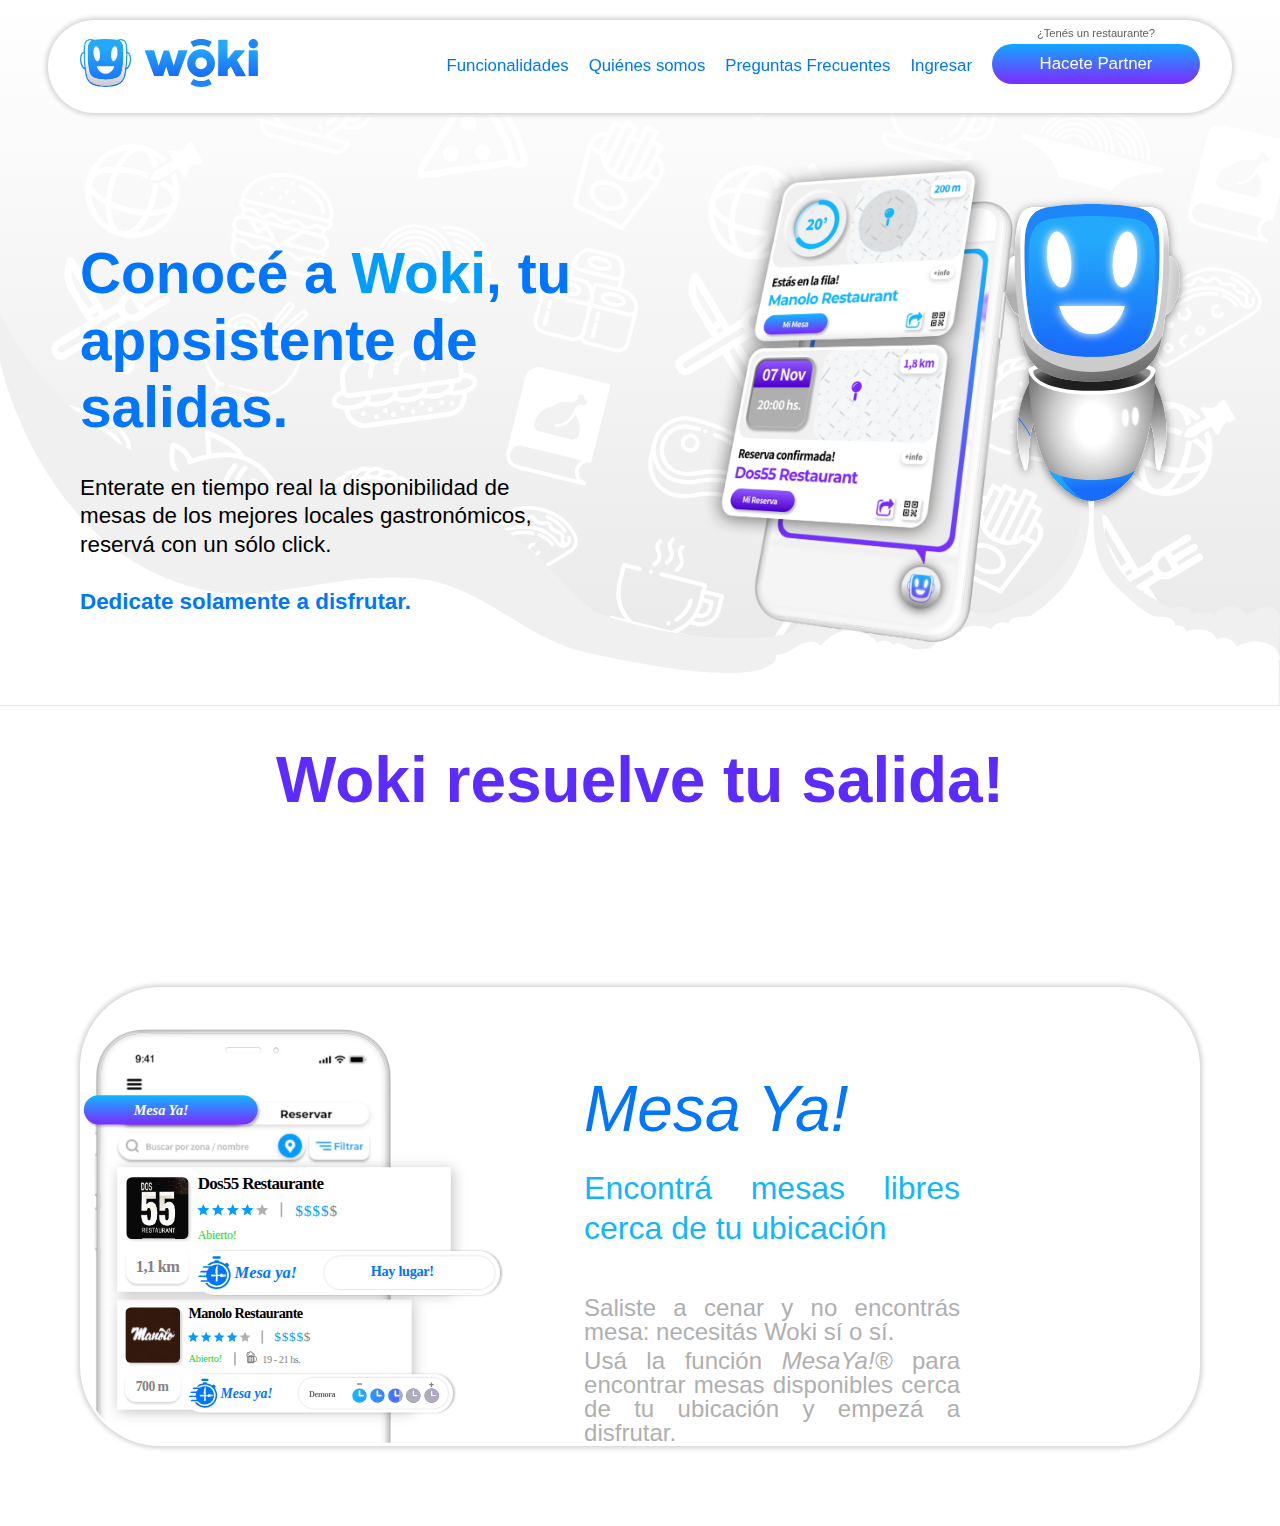
==== index.html @ 548358d7 "primer version" ====
<!DOCTYPE html>
<html lang="en">
<head>
    <title>Woki · Tu Nuevo Appsistente de Salidas</title>
    <meta charset="UTF-8">
    <meta http-equiv="X-UA-Compatible" content="IE=edge">
    <meta name="viewport" content="width=device-width, initial-scale=1.0">
    <link rel="icon" type = 'image/png' href="img/favicon.png">
    <link rel="stylesheet" href="css/styles.css">
</head>
<body>
    <div class="hero">
        <div class="encabezado"></div>
        <header>
            <nav>
                <a href="index.html" id="Logo"><img src="img/Logo.svg" alt="Logo woki"></a>
                <ul>
                    <li><a href="#funcionalidades">Funcionalidades</a></li>
                    <li><a href="quienes-somos.html">Quiénes somos</a></li>
                    <li><a href="preguntas-frecuentes.html">Preguntas Frecuentes</a></li>
                    <li><a href="#">Ingresar</a></li>
                    <li id="header-partner">
                        <span>¿Tenés un restaurante?</span>
                        <a class="boton" href="partners/index.html">Hacete Partner</a>
                    </li>
                </ul>
            </nav>
        </header>   
        <img class="hero-img" src="img/hero-fondo.svg" alt="Fondo">
        <section class="bienvenida">
            <article class="presentacion">
                    <h1>Conocé a <strong>Woki</strong>, tu appsistente de salidas.</h1>
                    <p>Enterate en tiempo real la disponibilidad de mesas de los mejores locales gastronómicos, reservá con un sólo click. </p>
                    <h3>Dedicate solamente a disfrutar.</h3>
                <a href="#"><img class="google-play" src="img/google-play.svg" alt="Descarga Woki en Google play"></a>
                <a href="#"><img class="app-store" src="img/app-store.svg" alt="Descargar Woki en App store"></a>
            </article>
            <img class="hero-celu" src="img/hero-celu.svg" alt="Ejemplo celular">
        </section>
    <main>
        <section class="banner-promocional">
            Woki resuelve tu salida!
        </section>
        <section id="funcionalidades"  class="MesaYa">
            <img src="img/funcionalidades-mesaya.svg" alt="Funcionalidades de MesaYa!">
            <article class="presentacion-mesaya">
                <h2>Mesa Ya!</h2>
                <h3>Encontrá mesas libres cerca de tu ubicación</h3>
                <p>Saliste a cenar y no encontrás mesa: <strong>necesitás Woki sí o sí.</strong></p>
                <p class="ultimo-parrafo-my">Usá la función <strong class="logoMesaya">MesaYa!®</strong> para encontrar mesas disponibles cerca de tu ubicación y empezá a disfrutar.</p>
            </article>
        </section>
    </main>
</div>
</body>
</html>
---- css/styles.css ----
/*********GENERAL*************/
*{
    box-sizing: border-box;
    margin: 0;
    padding: 0;
}
:root {
    --c1: #606060;
    --c2: #7c2afb;
    --c3: #71cbf4;
    --c4: #fff;
    --c5: #1d86fa;
    --c6: #196bfa;
    --c7: #D0D0D0;
    --c8: #0076FF;
    --c9: #000;
    --c10: #009DFF;
    --c11: #5C2BFF;
    --c12: #12B6FF;
}
body {
    font: normal normal 1.05rem/1.3rem 'Montserrat', sans-serif;
    color: var(--c8);
}
a,
a:link,
a:visited,
a:hover,
a:active {
    text-decoration: none;
    color: currentColor;
}
a:hover{
    color: var(--c9);
}
:focus {
    outline: none;
}

/******HEADER*********/
div.encabezado{
    height: 1.25rem;
}
header{
    background-color: #fff;
    border-radius: 15rem;
    margin: 0rem 3rem;
    position: sticky;
    top: 0rem;
    -webkit-box-shadow: 0 0 5px 2px #D0D0D0;
    -moz-box-shadow: 0 0 5px 2px #D0D0D0;
    box-shadow: 0 0 5px 2px #D0D0D0;
    z-index: 10;
}
header nav{
    align-items: center;
    display: -webkit-flex;
    display: -moz-flex;
    display: -ms-flex;
    display: -o-flex;
    display: flex;
    justify-content: space-between;
    padding: 0.2rem 2rem;
    text-align: center;
    width: 100%;
}
nav a img{
    height: 3rem;
    width: auto;
}
nav ul {
    align-items: center;
    display: -webkit-flex;
    display: -moz-flex;
    display: -ms-flex;
    display: -o-flex;
    display: flex;
    gap: 20px;
    list-style: none;
}
nav ul li#header-partner{
    padding-bottom: 1.6rem;
    text-align: center;
    margin-left: auto;
}

nav ul li#header-partner span{
    color: var(--c1);
    display: block;
    font-size: 0.7rem;
}

nav ul li#header-partner a{
    width: 13rem;
    height: 40px;
    line-height: 40px;
    text-align: center;
    color: var(--c4);
    background: linear-gradient(180deg, #12A8FF, #7C2BFF);
    border-radius: 50px;
    display: block;
}
li#header-partner a:hover{
    background:var(--c9);
}

/******Hero***********/
.hero{
    background: linear-gradient(180deg, #fff, var(--c7));
}
.hero-img{
    position: relative;
    top: -8rem;
    width: 100vw;
}
.bienvenida{
    align-items: flex-start;
    display: -webkit-flex;
    display: -moz-flex;
    display: -ms-flex;
    display: -o-flex;
    display: flex;
    justify-content: space-between;
    position: absolute;
    top: 15rem;
    left: 5rem;
    width: 75%;
}
.bienvenida h1{
    font-size: 3.55rem;
    line-height: 4.2rem;
    margin-bottom: 2rem;
}
.bienvenida h1 strong{
    color: var(--c10);
}
.bienvenida p{
    font-size: 1.4rem;
    font-weight: 500;
    color: var(--c9);
    line-height: 1.8rem;
    width: 80%;
    margin-bottom: 2rem;
}
.bienvenida h3{
    font-size: 1.4rem;
    font-weight: 700;
    width: 80%;
}
.hero-celu{
    position: relative;
    top: -5rem;
    width: 40%;
}
.google-play{
    margin-top: 8rem;
    margin-right: 2rem;
    width: 11rem;
}
.app-store{
    width: 11rem;
}
/*******Main**********/
main{
    background-color: var(--c4);
}
/*******Funcionalidades*******/
/*******Banner promocional***********/
.banner-promocional{
    background-color: var(--c4);
    color: var(--c11);
    position: relative;
    top: -8.3rem;
    text-align: center;
    padding: 4rem;
    font-size: 4rem;
    font-weight: 900;
}
/*******MesaYa!******/
section.MesaYa{
    border-radius: 5rem;
    -webkit-box-shadow: 0 0 5px 2px #D0D0D0;
    -moz-box-shadow: 0 0 5px 2px #D0D0D0;
    box-shadow: 0 0 5px 2px #D0D0D0;
    display: -webkit-flex;
    display: -moz-flex;
    display: -ms-flex;
    display: -o-flex;
    display: flex;
    margin: 0rem 5rem 5rem 5rem;
    padding: 2rem 15rem 0rem 0.2rem;
}
section.MesaYa img{
    border-radius: 5rem;
    width: 48%;
}
.presentacion-mesaya{
    text-align: justify;
    padding-left: 5rem;
    position: relative;
    top: 5rem;
    display: -webkit-flex;
    display: -moz-flex;
    display: -ms-flex;
    display: -o-flex;
    display: flex;
    flex-direction: column;
    gap: 3rem;
}
.presentacion-mesaya h2{
    color: var(--c8);
    font-style: italic;
    font-size: 4rem;
    font-weight: 500;
}
.presentacion-mesaya h3{
    color: var(--c12);
    font-size: 2rem;
    font-weight: 500;
    line-height: 2.5rem;
}
.presentacion-mesaya p{
    color: #AFAFAF;
    font-size: 1.5rem;
    font-weight: 300;
    line-height: 1.5rem;
}
.ultimo-parrafo-my{
    position: relative;
    top: -2.7rem;
}
.presentacion-mesaya p strong{
    font-weight: 500;
}
.presentacion-mesaya p strong.logoMesaya{
    font-weight: 500;
    font-style: italic;
}
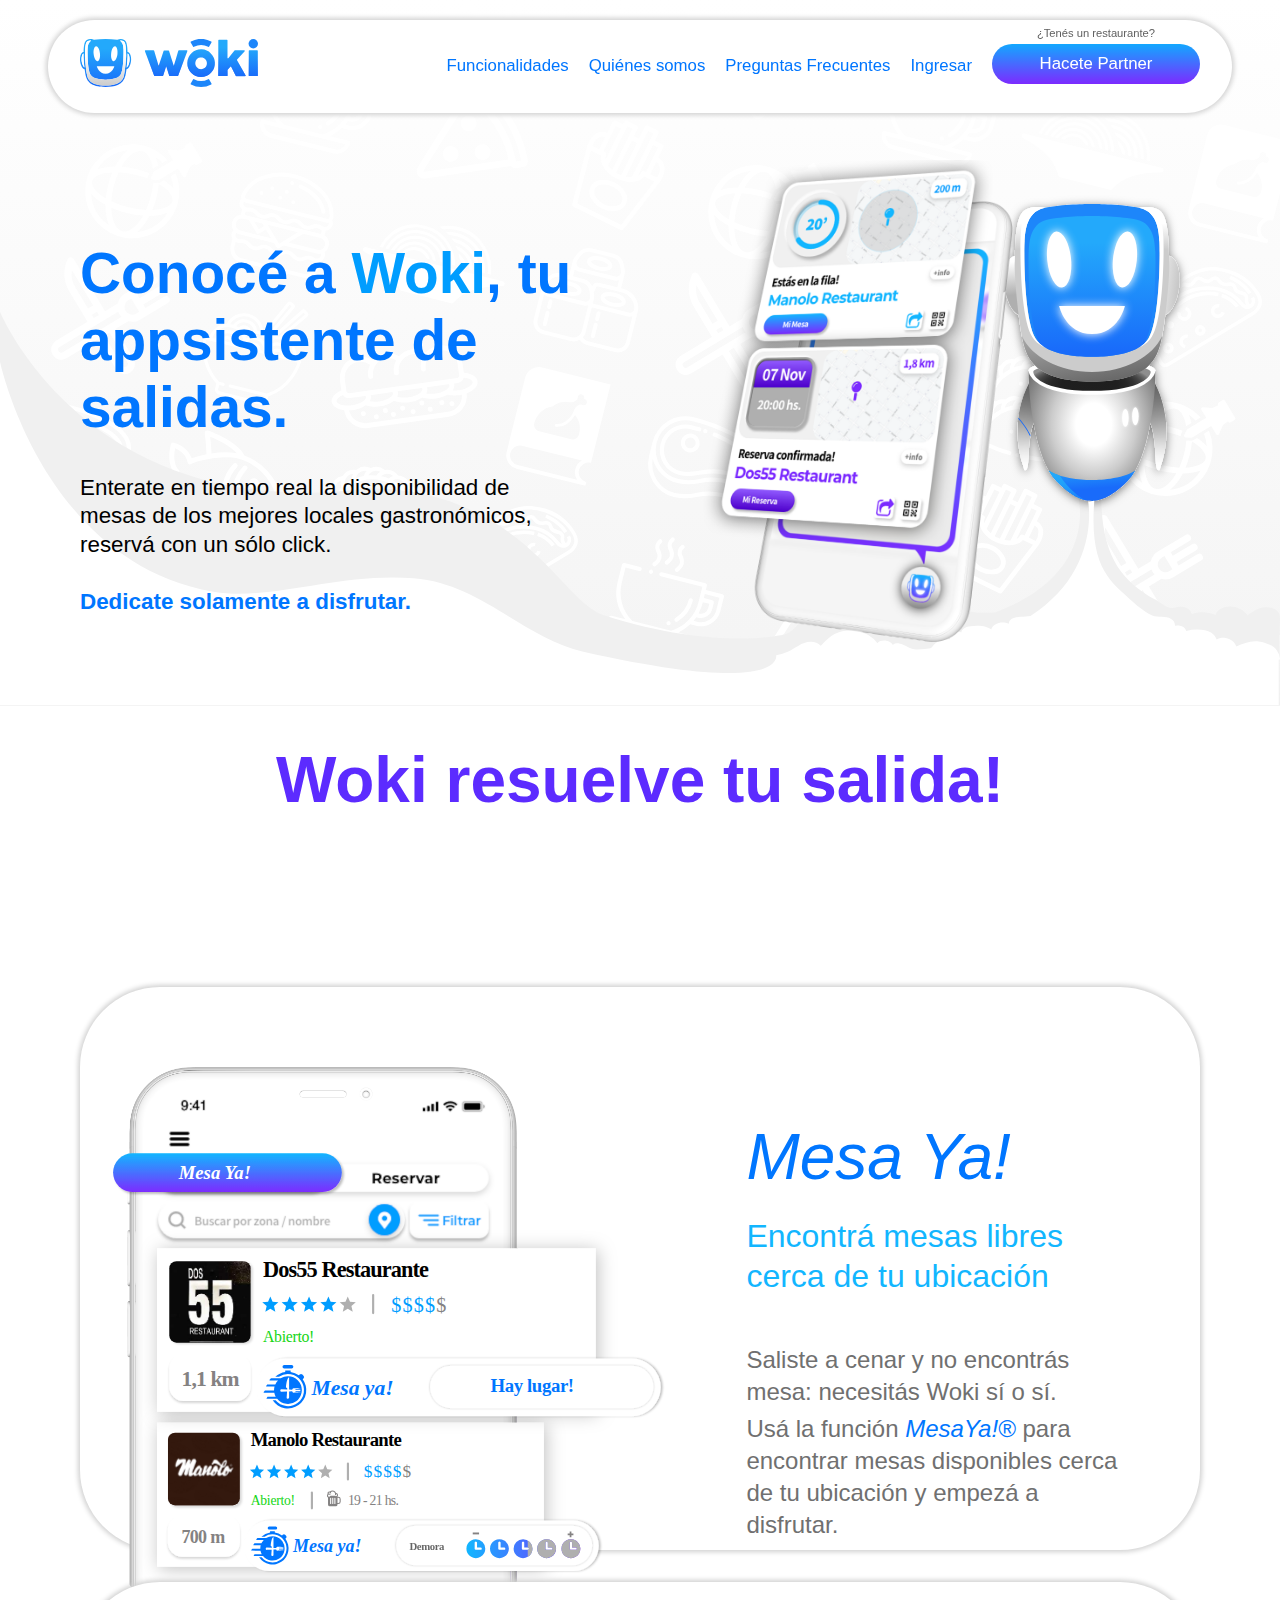
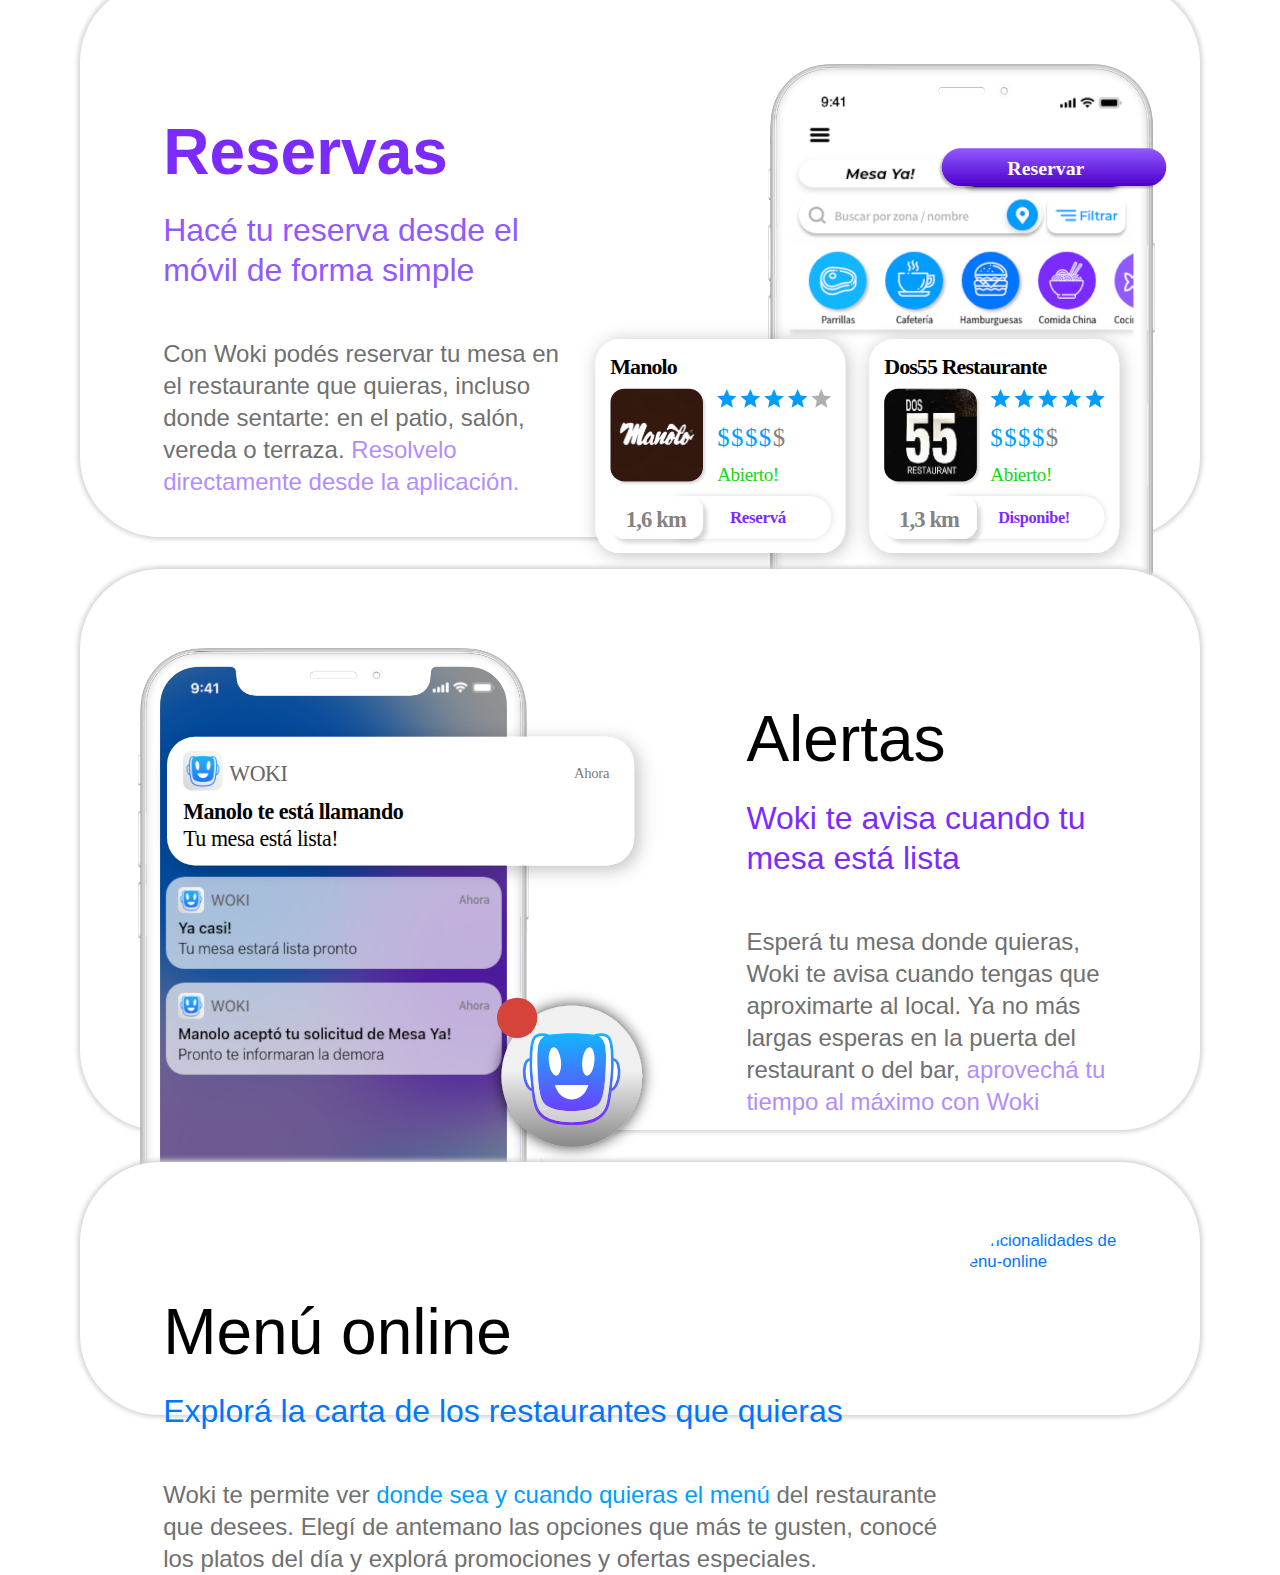
==== commit 1cb4f0ef: "agregue funcionalidades" ====
--- a/index.html
+++ b/index.html
@@ -1,17 +1,20 @@
 <!DOCTYPE html>
 <html lang="en">
+
 <head>
     <title>Woki · Tu Nuevo Appsistente de Salidas</title>
     <meta charset="UTF-8">
     <meta http-equiv="X-UA-Compatible" content="IE=edge">
     <meta name="viewport" content="width=device-width, initial-scale=1.0">
-    <link rel="icon" type = 'image/png' href="img/favicon.png">
+    <link rel="icon" type='image/png' href="img/favicon.png">
     <link rel="stylesheet" href="css/styles.css">
 </head>
+
 <body>
     <div class="hero">
         <div class="encabezado"></div>
         <header>
+            <!-- Nav bar -->
             <nav>
                 <a href="index.html" id="Logo"><img src="img/Logo.svg" alt="Logo woki"></a>
                 <ul>
@@ -25,32 +28,73 @@
                     </li>
                 </ul>
             </nav>
-        </header>   
+        </header>
+        <!-- Hero -->
         <img class="hero-img" src="img/hero-fondo.svg" alt="Fondo">
         <section class="bienvenida">
             <article class="presentacion">
-                    <h1>Conocé a <strong>Woki</strong>, tu appsistente de salidas.</h1>
-                    <p>Enterate en tiempo real la disponibilidad de mesas de los mejores locales gastronómicos, reservá con un sólo click. </p>
-                    <h3>Dedicate solamente a disfrutar.</h3>
+                <h1>Conocé a <strong>Woki</strong>, tu appsistente de salidas.</h1>
+                <p>Enterate en tiempo real la disponibilidad de mesas de los mejores locales gastronómicos, reservá con
+                    un sólo click. </p>
+                <h3>Dedicate solamente a disfrutar.</h3>
                 <a href="#"><img class="google-play" src="img/google-play.svg" alt="Descarga Woki en Google play"></a>
                 <a href="#"><img class="app-store" src="img/app-store.svg" alt="Descargar Woki en App store"></a>
             </article>
             <img class="hero-celu" src="img/hero-celu.svg" alt="Ejemplo celular">
         </section>
-    <main>
-        <section class="banner-promocional">
-            Woki resuelve tu salida!
-        </section>
-        <section id="funcionalidades"  class="MesaYa">
-            <img src="img/funcionalidades-mesaya.svg" alt="Funcionalidades de MesaYa!">
-            <article class="presentacion-mesaya">
-                <h2>Mesa Ya!</h2>
-                <h3>Encontrá mesas libres cerca de tu ubicación</h3>
-                <p>Saliste a cenar y no encontrás mesa: <strong>necesitás Woki sí o sí.</strong></p>
-                <p class="ultimo-parrafo-my">Usá la función <strong class="logoMesaya">MesaYa!®</strong> para encontrar mesas disponibles cerca de tu ubicación y empezá a disfrutar.</p>
-            </article>
-        </section>
-    </main>
-</div>
+        <main>
+            <!-- Banner promocional  -->
+            <section class="banner-promocional">
+                Woki resuelve tu salida!
+            </section>
+            <!-- Funcionalidades  -->
+            <!-- MesaYa!  -->
+            <section id="funcionalidades" class="MesaYa">
+                <img src="img/funcionalidades-mesaya.svg" alt="Funcionalidades de MesaYa!">
+                <article class="presentacion-mesaya">
+                    <h2>Mesa Ya!</h2>
+                    <h3>Encontrá mesas libres cerca de tu ubicación</h3>
+                    <p>Saliste a cenar y no encontrás mesa: <strong>necesitás Woki sí o sí.</strong></p>
+                    <p class="ultimo-parrafo-my">Usá la función <strong class="logoMesaya">MesaYa!®</strong> para
+                        encontrar mesas disponibles cerca de tu ubicación y empezá a disfrutar.</p>
+                </article>
+            </section>
+            <!-- Reservas  -->
+            <section class="reservas">
+                <article class="presentacion-reservas">
+                    <h2>Reservas</h2>
+                    <h3>Hacé tu reserva desde el móvil de forma simple</h3>
+                    <p>Con <strong>Woki</strong> podés reservar tu mesa en el restaurante que quieras, incluso donde
+                        sentarte: en el patio,
+                        salón, vereda o terraza. <span>Resolvelo directamente desde la aplicación.</span></p>
+                </article>
+                <img src="img/funcionalidades-reservas.svg" alt="Funcionalidades de Reservas">
+            </section>
+            <!-- Alertas -->
+            <section class="alertas">
+                <img src="img/funcionalidades-alertas.svg" alt="Funcionalidades de alertas">
+                <article class="presentacion-alertas">
+                    <h2>Alertas</h2>
+                    <h3>Woki te avisa cuando tu mesa está lista</h3>
+                    <p>Esperá tu mesa donde quieras, <strong>Woki</strong> te avisa cuando tengas que aproximarte al
+                        local. Ya no más
+                        largas esperas en la puerta del restaurant o del bar, <span>aprovechá tu tiempo al máximo con
+                            <strong>Woki</strong></span></p>
+                </article>
+            </section>
+            <!-- Menu online -->
+            <section class="menu-online">
+                <article class="presentacion-menu-online">
+                    <h2>Menú online</h2>
+                    <h3>Explorá la carta de los restaurantes que quieras</h3>
+                    <p><strong>Woki</strong> te permite ver <span>donde sea y cuando quieras el menú</span> del restaurante que desees. Elegí de
+                        antemano las opciones que más te gusten, conocé los platos del día y explorá promociones y
+                        ofertas especiales.</p>
+                </article>
+                <img src="img/funcionalidades-menu-online.svg" alt="Funcionalidades de menu-online">
+            </section>
+        </main>
+    </div>
 </body>
+
 </html>--- a/css/styles.css
+++ b/css/styles.css
@@ -17,6 +17,9 @@
     --c10: #009DFF;
     --c11: #5C2BFF;
     --c12: #12B6FF;
+    --c13: #7C2BFF;
+    --c14: #915AFF;
+    --c15: #707070;
 }
 body {
     font: normal normal 1.05rem/1.3rem 'Montserrat', sans-serif;
@@ -187,18 +190,20 @@
     display: -ms-flex;
     display: -o-flex;
     display: flex;
-    margin: 0rem 5rem 5rem 5rem;
-    padding: 2rem 15rem 0rem 0.2rem;
+    margin: 0rem 5rem 0rem 5rem;
+    padding: 0rem 5rem 0rem 2rem;
 }
 section.MesaYa img{
     border-radius: 5rem;
-    width: 48%;
+    width: 55%;
+    position: relative;
+    top: 4.1rem;
 }
 .presentacion-mesaya{
-    text-align: justify;
+    text-align: left;
     padding-left: 5rem;
     position: relative;
-    top: 5rem;
+    top: 10rem;
     display: -webkit-flex;
     display: -moz-flex;
     display: -ms-flex;
@@ -220,10 +225,10 @@
     line-height: 2.5rem;
 }
 .presentacion-mesaya p{
-    color: #AFAFAF;
+    color: var(--c15);
     font-size: 1.5rem;
     font-weight: 300;
-    line-height: 1.5rem;
+    line-height: 2rem;
 }
 .ultimo-parrafo-my{
     position: relative;
@@ -235,4 +240,190 @@
 .presentacion-mesaya p strong.logoMesaya{
     font-weight: 500;
     font-style: italic;
-}+    color: var(--c8);
+}
+
+/*********Reservas************/
+section.reservas{
+    background-color: #fff;
+    border-radius: 5rem;
+    -webkit-box-shadow: 0 0 5px 2px #D0D0D0;
+    -moz-box-shadow: 0 0 5px 2px #D0D0D0;
+    box-shadow: 0 0 5px 2px #D0D0D0;
+    display: -webkit-flex;
+    display: -moz-flex;
+    display: -ms-flex;
+    display: -o-flex;
+    display: flex;
+    margin: 0rem 5rem 4rem 5rem;
+    padding: 0rem 2rem 0rem 0.2rem;
+    position: relative;
+    top: 2rem;
+    opacity: 1;
+}
+.presentacion-reservas{
+    text-align: left;
+    padding-left: 5rem;
+    position: relative;
+    top: 10rem;
+    display: -webkit-flex;
+    display: -moz-flex;
+    display: -ms-flex;
+    display: -o-flex;
+    display: flex;
+    flex-direction: column;
+    gap: 3rem;
+}
+.presentacion-reservas h2{
+    color: var(--c13);
+    font-size: 4rem;
+    font-weight: 600;
+}
+.presentacion-reservas h3{
+    color: var(--c14);
+    font-size: 2rem;
+    font-weight: 500;
+    line-height: 2.5rem;
+}
+.presentacion-reservas p{
+    color: var(--c15);
+    font-size: 1.5rem;
+    font-weight: 300;
+    line-height: 2rem;
+}
+
+.presentacion-reservas p strong{
+    font-weight: 500;
+}
+.presentacion-reservas p span{
+    color: #B38DFD;
+}
+section.reservas img{
+    border-radius: 5rem;
+    width: 55%;
+    position: relative;
+    top: 4.3rem;
+}
+
+/*******Alertas***********/
+section.alertas{
+    border-radius: 5rem;
+    background-color: white;
+    -webkit-box-shadow: 0 0 5px 2px #D0D0D0;
+    -moz-box-shadow: 0 0 5px 2px #D0D0D0;
+    box-shadow: 0 0 5px 2px #D0D0D0;
+    display: -webkit-flex;
+    display: -moz-flex;
+    display: -ms-flex;
+    display: -o-flex;
+    display: flex;
+    margin: 0rem 5rem;
+    padding: 0rem 5rem 0rem 2rem;
+    position: relative;
+}
+section.alertas img{
+    border-radius: 5rem;
+    width: 55%;
+    position: relative;
+    top: 4.1rem;
+}
+.presentacion-alertas{
+    text-align: left;
+    padding-left: 5rem;
+    position: relative;
+    top: 10rem;
+    display: -webkit-flex;
+    display: -moz-flex;
+    display: -ms-flex;
+    display: -o-flex;
+    display: flex;
+    flex-direction: column;
+    gap: 3rem;
+}
+.presentacion-alertas h2{
+    color: var(--c9);
+    font-size: 4rem;
+    font-weight: 500;
+}
+.presentacion-alertas h3{
+    color: var(--c13);
+    font-size: 2rem;
+    font-weight: 500;
+    line-height: 2.5rem;
+}
+.presentacion-alertas p{
+    color: var(--c15);
+    font-size: 1.5rem;
+    font-weight: 300;
+    line-height: 2rem;
+}
+.presentacion-alertas p strong{
+    font-weight: 500;
+}
+.presentacion-alertas p span{
+    color: #B38DFD;
+}
+.presentacion-alertas p span strong{
+    font-weight: 500;
+}
+
+/******Menu online*********/
+section.menu-online{
+    background-color: #fff;
+    border-radius: 5rem;
+    -webkit-box-shadow: 0 0 5px 2px #D0D0D0;
+    -moz-box-shadow: 0 0 5px 2px #D0D0D0;
+    box-shadow: 0 0 5px 2px #D0D0D0;
+    display: -webkit-flex;
+    display: -moz-flex;
+    display: -ms-flex;
+    display: -o-flex;
+    display: flex;
+    margin: 0rem 5rem 4rem 5rem;
+    padding: 0rem 2rem 0rem 0.2rem;
+    position: relative;
+    top: 2rem;
+}
+.presentacion-menu-online{
+    text-align: left;
+    padding-left: 5rem;
+    position: relative;
+    top: 10rem;
+    display: -webkit-flex;
+    display: -moz-flex;
+    display: -ms-flex;
+    display: -o-flex;
+    display: flex;
+    flex-direction: column;
+    gap: 3rem;
+}
+.presentacion-menu-online h2{
+    color: var(--c9);
+    font-size: 4rem;
+    font-weight: 500;
+}
+.presentacion-menu-online h3{
+    color: var(--c8);
+    font-size: 2rem;
+    font-weight: 500;
+    line-height: 2.5rem;
+}
+.presentacion-menu-online p{
+    color: var(--c15);
+    font-size: 1.5rem;
+    font-weight: 300;
+    line-height: 2rem;
+}
+
+.presentacion-menu-online p strong{
+    font-weight: 500;
+}
+.presentacion-menu-online p span{
+    color: #009DFF;
+}
+section.menu-online img{
+    border-radius: 5rem;
+    width: 55%;
+    position: relative;
+    top: 4.3rem;
+}
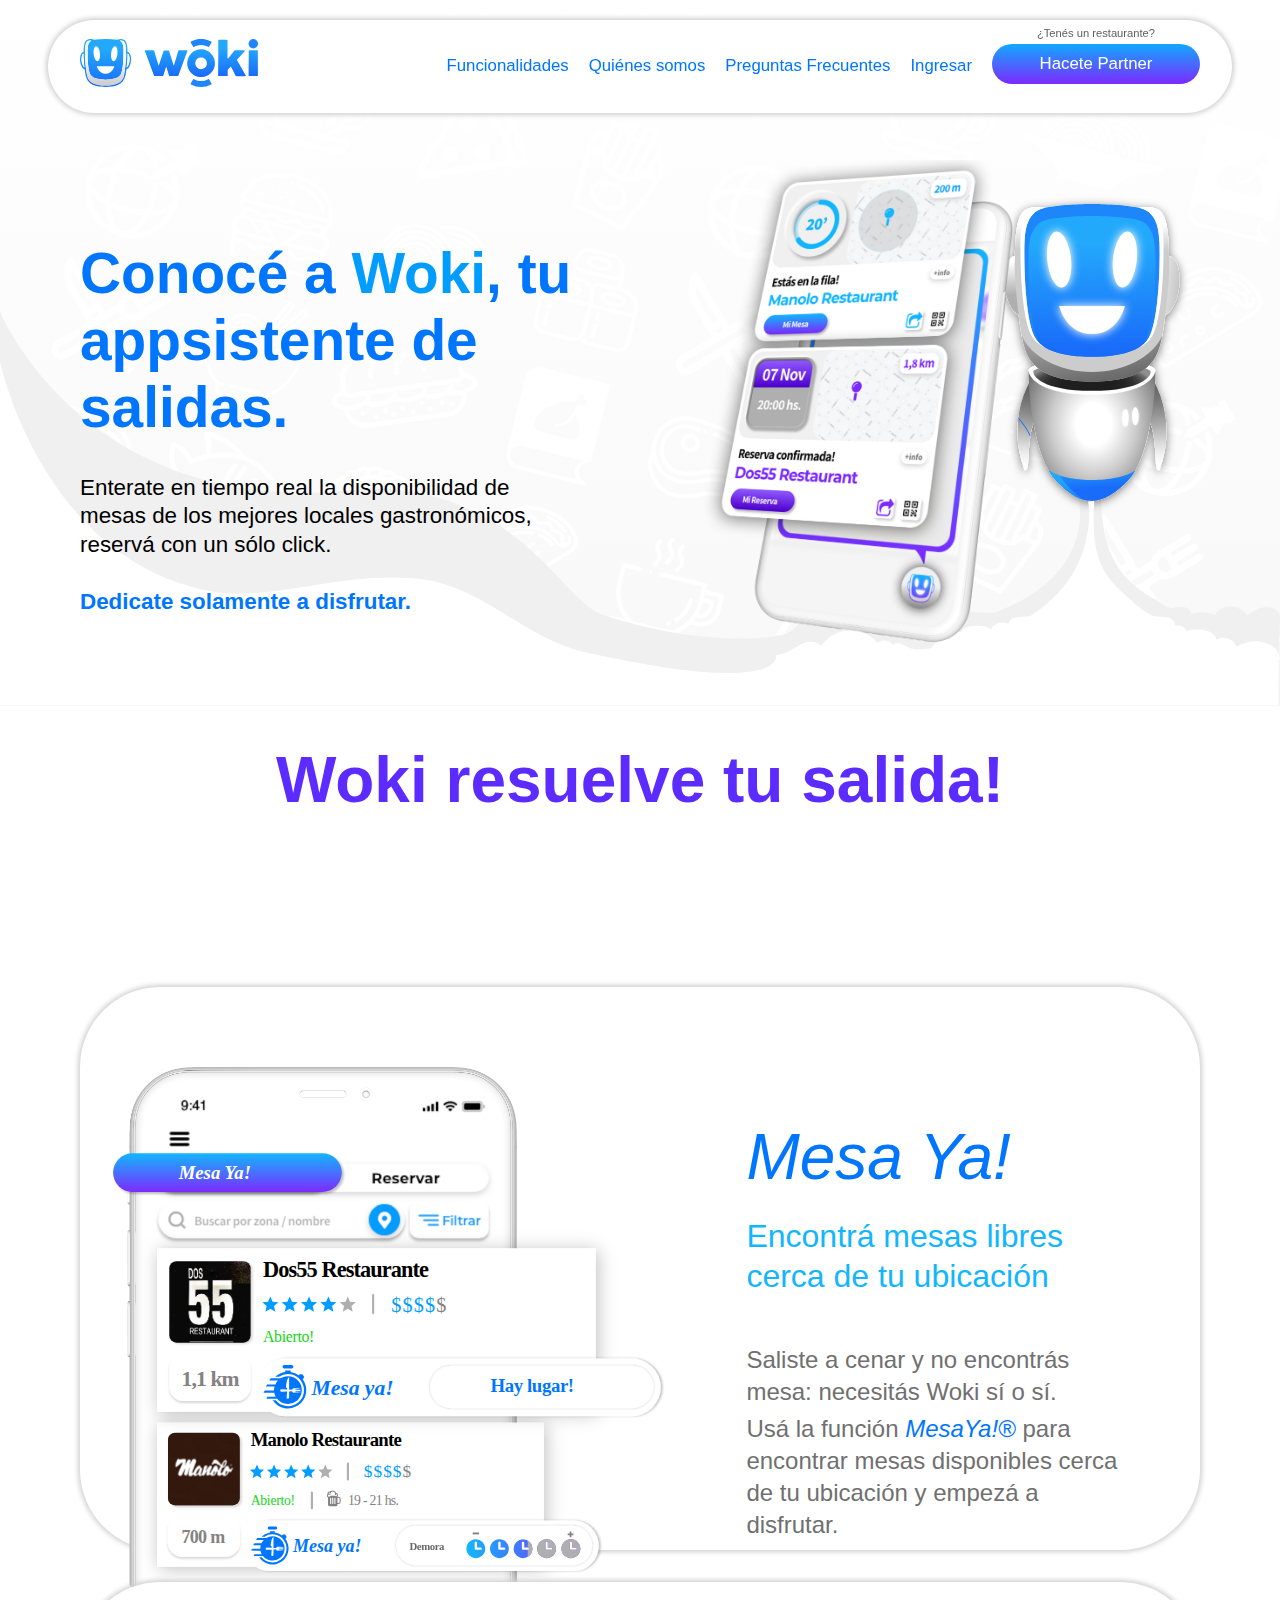
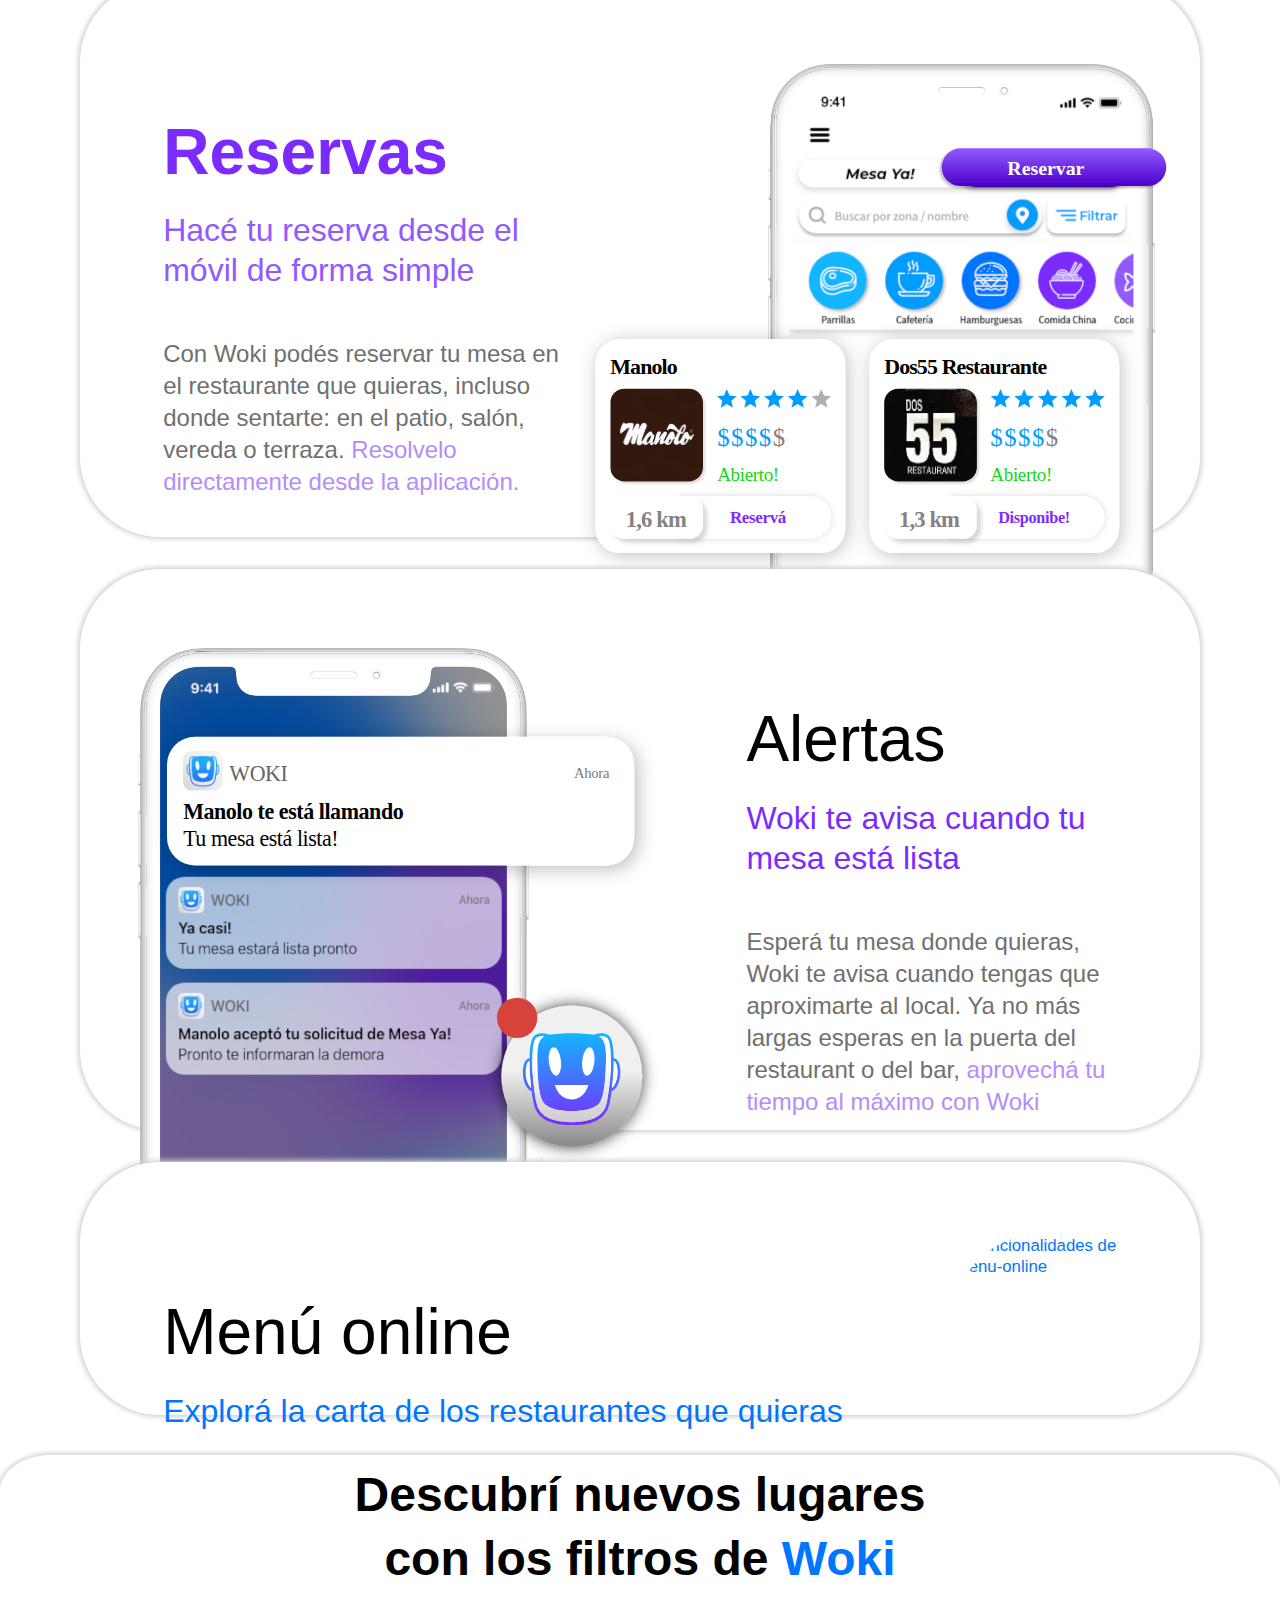
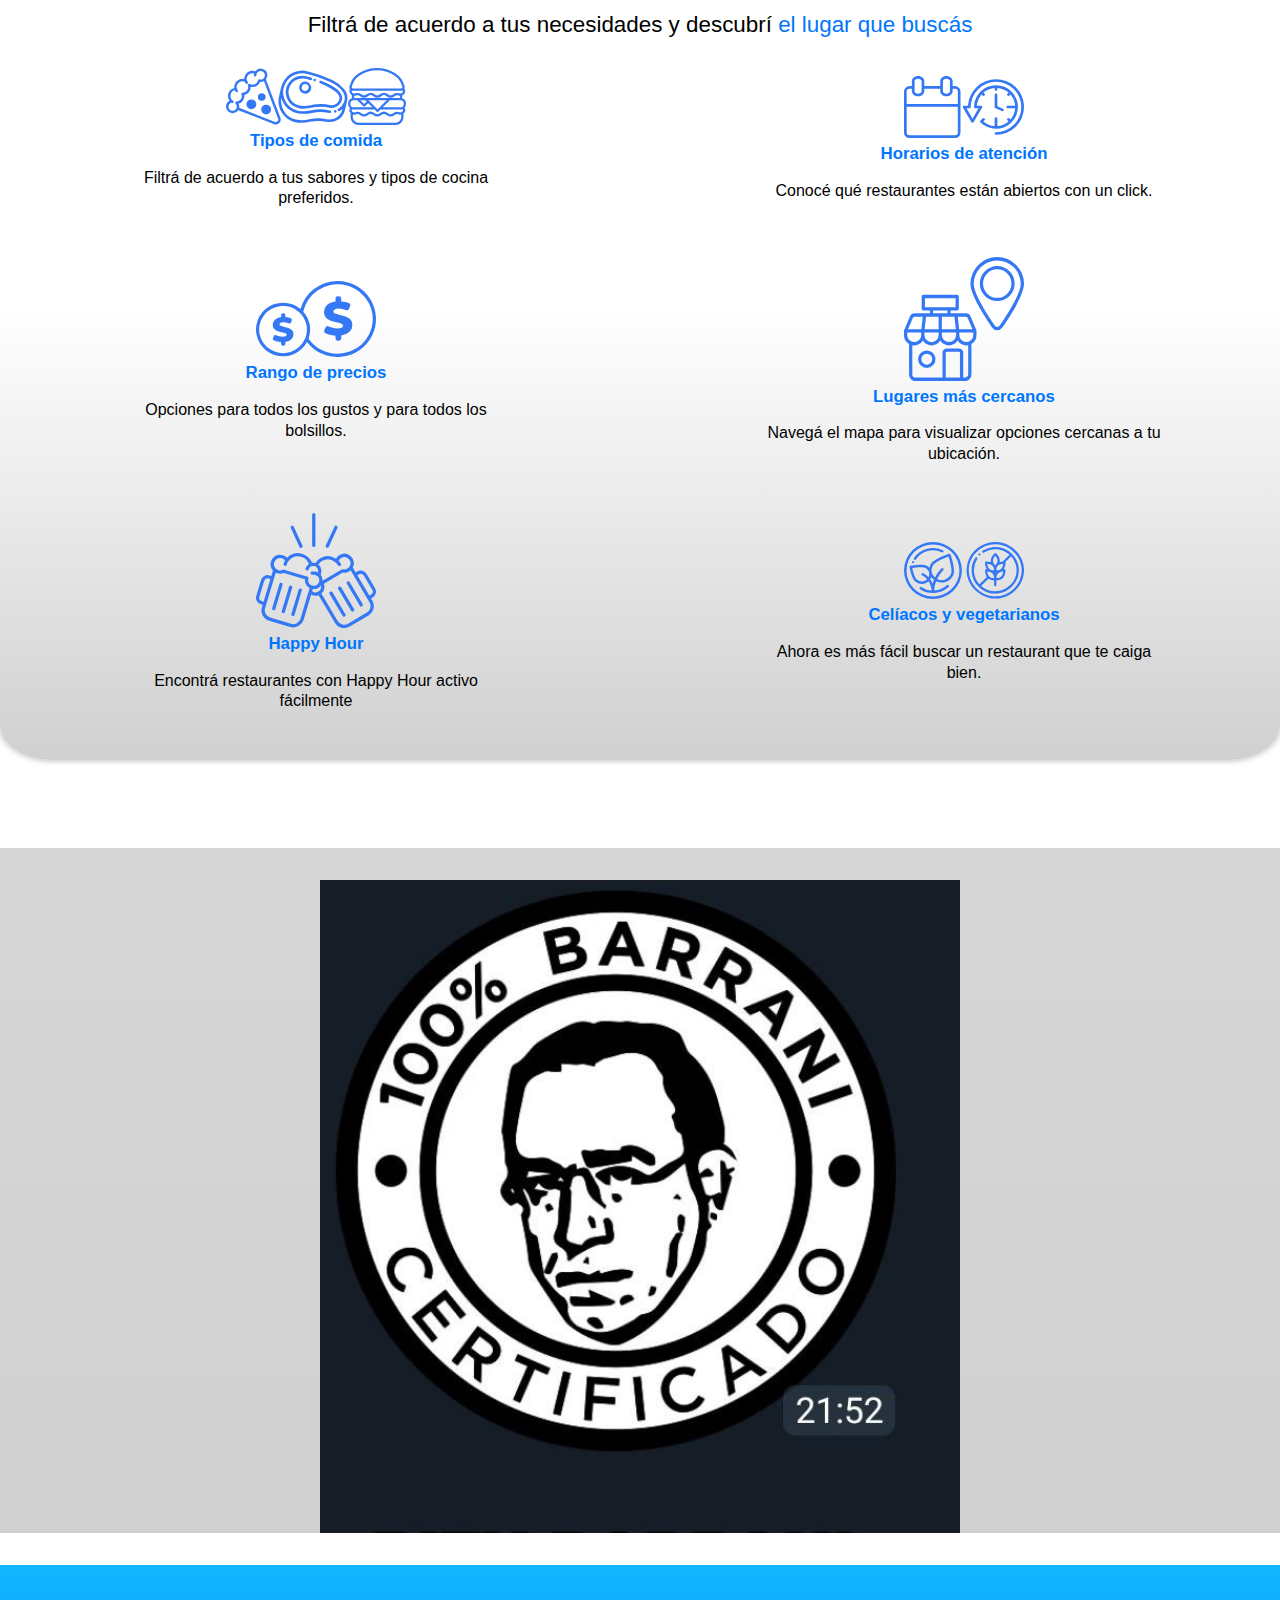
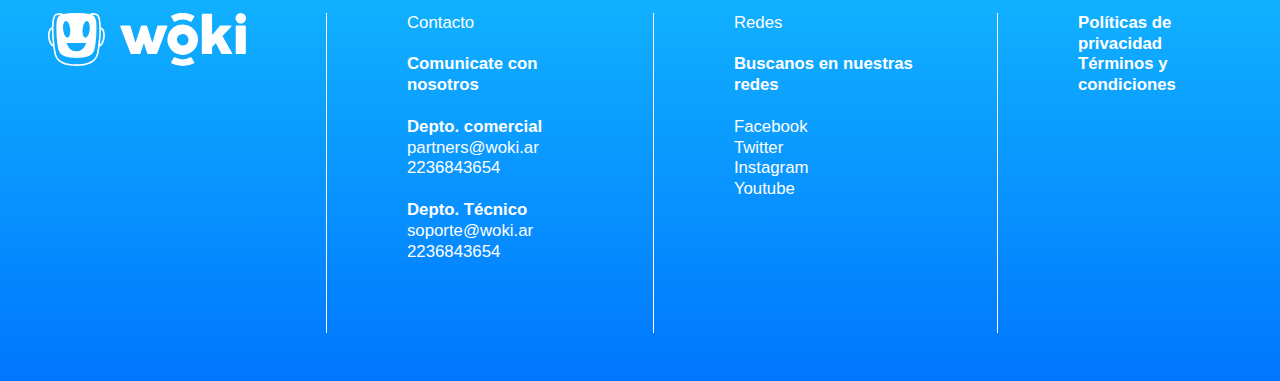
==== commit 69b73628: "primer version beta, 0 responsive" ====
--- a/index.html
+++ b/index.html
@@ -11,7 +11,7 @@
 </head>
 
 <body>
-    <div class="hero">
+    <div id="nav" class="hero">
         <div class="encabezado"></div>
         <header>
             <!-- Nav bar -->
@@ -48,8 +48,9 @@
                 Woki resuelve tu salida!
             </section>
             <!-- Funcionalidades  -->
+            <section id="funcionalidades">
             <!-- MesaYa!  -->
-            <section id="funcionalidades" class="MesaYa">
+            <section class="MesaYa">
                 <img src="img/funcionalidades-mesaya.svg" alt="Funcionalidades de MesaYa!">
                 <article class="presentacion-mesaya">
                     <h2>Mesa Ya!</h2>
@@ -93,8 +94,77 @@
                 </article>
                 <img src="img/funcionalidades-menu-online.svg" alt="Funcionalidades de menu-online">
             </section>
+        </section>
+        <!-- Filtros -->
+            <section class="woki-filtros">
+                <h2>Descubrí nuevos lugares</h2>
+                <h2>con los filtros de <strong>Woki</strong></h2>
+                <p>Filtrá de acuerdo a tus necesidades y descubrí <span>el lugar que buscás</span></p>
+                <div class="filtros">
+                    <article class="i-filtro">
+                        <img class="iconos-filtros-comidas" src="img/filtro1.svg" alt="Tipos de comida">
+                        <h4 class="titulo-filtros">Tipos de comida</h4>
+                        <p class="parrafo-filtros">Filtrá de acuerdo a tus sabores y tipos de cocina preferidos.
+                        </p>
+                    </article>
+                    <article class="i-filtro">
+                        <img class="iconos-filtros" src="img/filtro2.svg" alt="Horarios de atencion">
+                        <h4 class="titulo-filtros">Horarios de atención</h4>
+                        <p class="parrafo-filtros">Conocé qué restaurantes están abiertos con un click.</p>
+                    </article>
+                    <article class="i-filtro">
+                        <img class="iconos-filtros" src="img/filtro3.svg" alt="Rango de precios">
+                        <h4 class="titulo-filtros">Rango de precios</h4>
+                        <p class="parrafo-filtros">Opciones para todos los gustos y para todos los bolsillos.
+                        </p>
+                    </article>
+                    <article class="i-filtro">
+                        <img class="iconos-filtros" src="img/filtro4.svg" alt="Lugares mas cercanos">
+                        <h4 class="titulo-filtros">Lugares más cercanos</h4>
+                        <p class="parrafo-filtros">Navegá el mapa para visualizar opciones cercanas a tu ubicación.</p>
+                    </article>
+                    <article class="i-filtro">
+                        <img class="iconos-filtros" src="img/filtro5.svg" alt="Happy Hour">
+                        <h4 class="titulo-filtros">Happy Hour</h4>
+                        <p class="parrafo-filtros">Encontrá restaurantes con Happy Hour activo fácilmente</p>
+                    </article>
+                    <article class="i-filtro">
+                        <img class="iconos-filtros" src="img/filtro6.svg" alt="Celíacos y vegetarianos">
+                        <h4 class="titulo-filtros">Celíacos y vegetarianos</h4>
+                        <p class="parrafo-filtros">Ahora es más fácil buscar un restaurant que te caiga bien.</p>
+                    </article>
+                </div>
+            </section>
         </main>
+        <img class="center" src="img/barrani.jpg" alt="Masladios">
     </div>
+    <footer>
+        <a href="#nav"><img src="img/logo-azulyblanco.svg" alt="Logo woki"></a>
+        <div class="vl"></div>
+        <dl>Contacto
+            <dt><br> Comunicate con nosotros</dt>
+            <dt><br>Depto. comercial</dt>
+            <dd><a href="mailto:partners@woki.ar">partners@woki.ar</a> <br>
+                <a href="tel:2236843654">2236843654</a></dd>
+            <dt><br> Depto. Técnico</dt>
+            <dd><a href="mailto:soporte@woki.ar">soporte@woki.ar</a> <br>
+                <a href="tel:2236843654">2236843654</a></dd>
+        </dl>
+        <div class="vl"></div>
+        <dl>Redes
+            <dt><br> Buscanos en nuestras redes</dt>
+            <dd><br></dd>
+            <dd><a href="https://www.facebook.com/WokiOficial/" target="_blank">Facebook</a></dd>
+            <dd><a href="https://twitter.com/wokioficial" target="_blank">Twitter</a></dd>
+            <dd><a href="https://www.instagram.com/wokioficial/" target="_blank">Instagram</a></dd>
+            <dd><a href="https://www.youtube.com/channel/UCnGS8X2w3mGqAhhcq2nws7A" target="_blank">Youtube</a></dd>
+        </dl>
+        <div class="vl"></div>
+        <p><a href="#">Políticas de privacidad</a>
+            <br>
+            <a href="#">Términos y condiciones</a>
+        </p>
+    </footer>
 </body>
 
 </html>--- a/css/styles.css
+++ b/css/styles.css
@@ -425,5 +425,102 @@
     border-radius: 5rem;
     width: 55%;
     position: relative;
-    top: 4.3rem;
-}
+    top: 4.6rem;
+}
+
+#funcionalidades{
+    padding-bottom: 2rem;
+    margin-right: 0;
+}
+/*********Woki filtros****************/
+section.woki-filtros{
+    background: linear-gradient(180deg,#fff 0%, #fff 50%, #D0D0D0);
+    border-radius: 4%;
+    -webkit-box-shadow: 0 0 5px 2px #D0D0D0;
+    -moz-box-shadow: 0 0 5px 2px #D0D0D0;
+    box-shadow: 0 0 5px 2px #D0D0D0;
+    text-align: center;
+    margin-top: 4rem;
+    position: relative;
+    top: -5.5rem;
+    padding: 1rem 0rem;
+}
+.filtros{
+    display: -webkit-flex;
+    display: -moz-flex;
+    display: -ms-flex;
+    display: -o-flex;
+    display: flex;
+    flex-wrap: wrap;
+    align-items: center;
+    justify-content: space-around;
+    gap: 3rem;
+    padding: 2rem 1rem;
+}
+.woki-filtros h2{
+    color: var(--c9);
+    font-size: 3rem;
+    line-height: 3rem;
+    padding-bottom: 1rem;
+}
+.woki-filtros h2 strong{
+    color: var(--c8);
+}
+.woki-filtros p{
+    font-weight: 500;
+    padding-top: 1rem;
+    color: var(--c9);
+    font-size: 1.4rem;
+}
+.woki-filtros p span{
+    color: var(--c8);
+}
+.i-filtro{
+    width: 25rem;
+}
+.i-filtro h4{
+    color: var(--c8);
+    font-weight: 700;
+}
+.i-filtro p{
+    color: var(--c9);
+    font-size: 1rem;
+}
+.iconos-filtros{
+    width: 30%;
+}
+.iconos-filtros-comidas{
+    width: 45%;
+}
+/*******Chiste************/
+.center {
+    display: block;
+    margin-left: auto;
+    margin-right: auto;
+    margin-top: 2rem;
+    margin-bottom: 2rem;
+    width: 50%;
+  }
+/*******Footer*********/
+footer{
+    background:linear-gradient(180deg, #12B6FF, var(--c8));
+    display: -webkit-flex;
+    display: -moz-flex;
+    display: -ms-flex;
+    display: -o-flex;
+    display: flex;
+    color: #fff;
+    align-items: flex-start;
+    gap: 5rem;
+    padding: 3rem;
+}
+footer dt{
+    font-weight: 700;
+}
+footer p{
+    font-weight: 700;
+}
+.vl {
+    border-left: 1px solid white;
+    height: 20rem;
+  }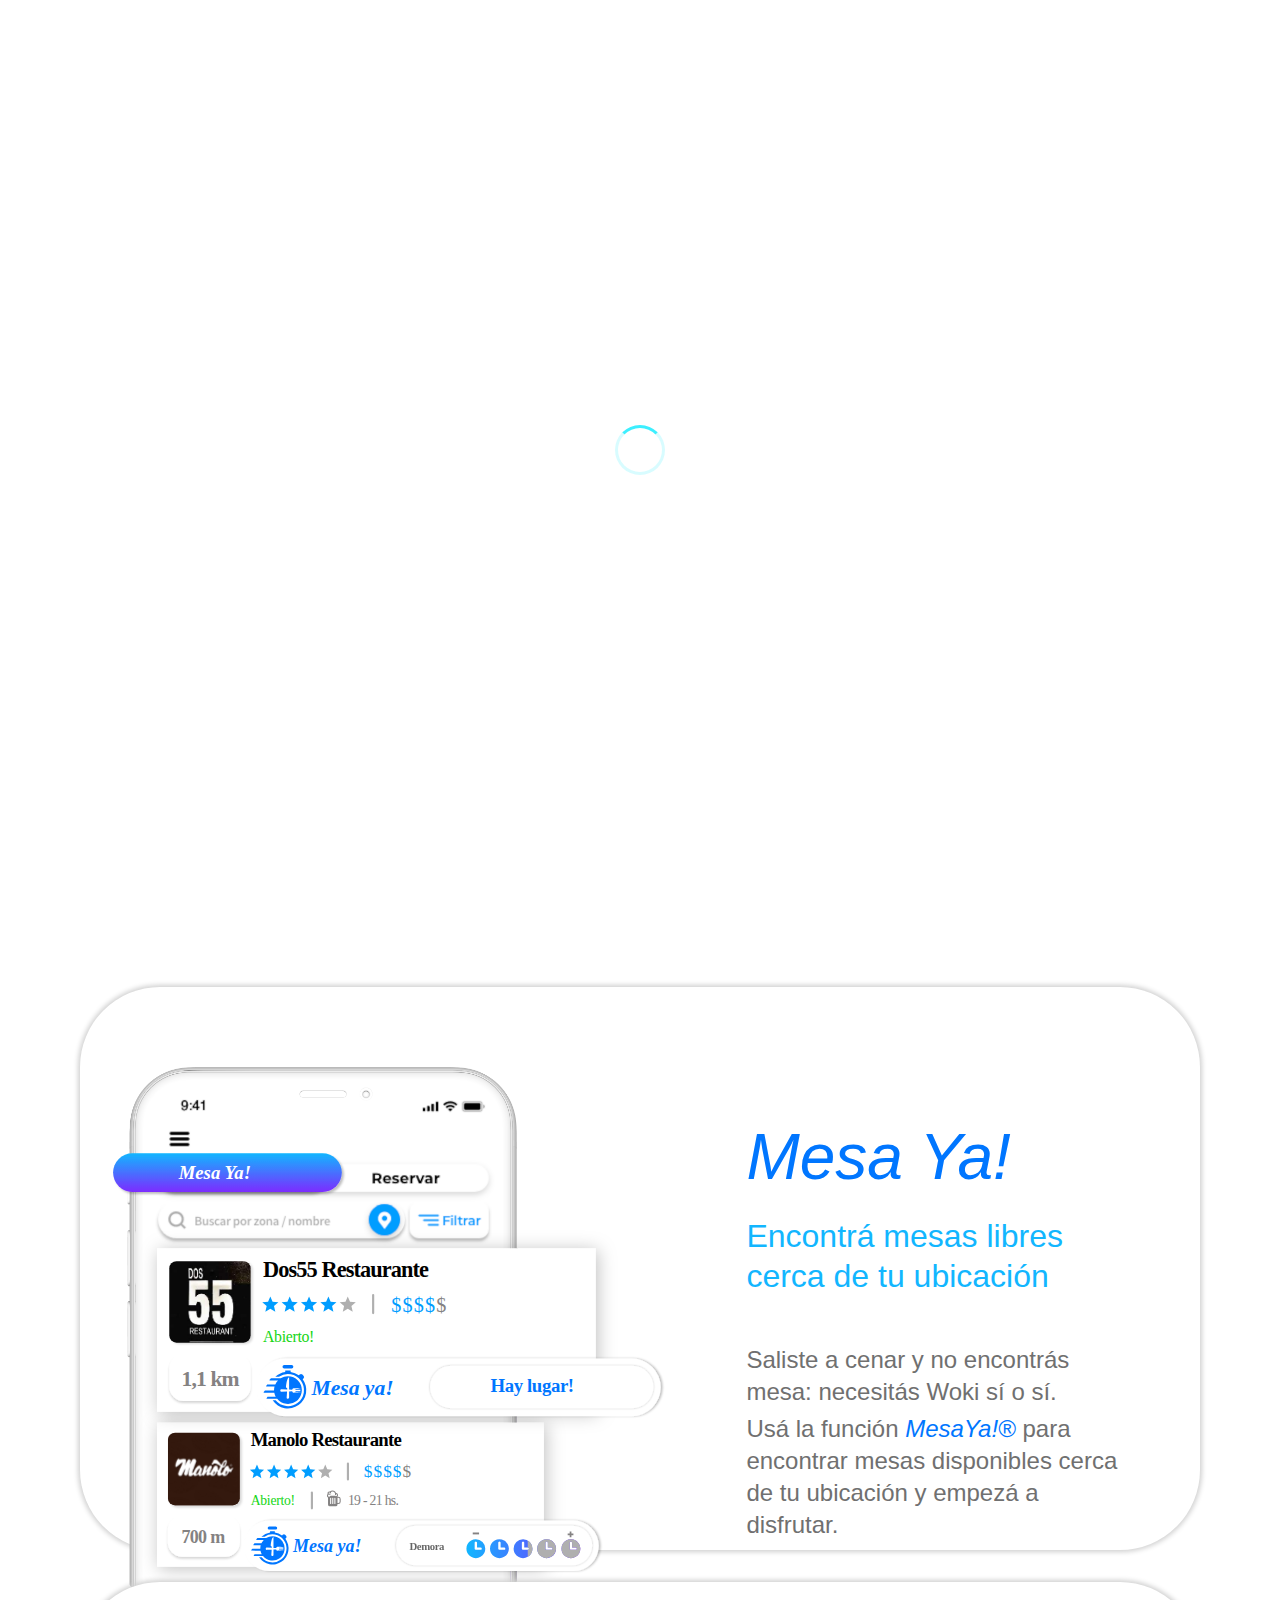
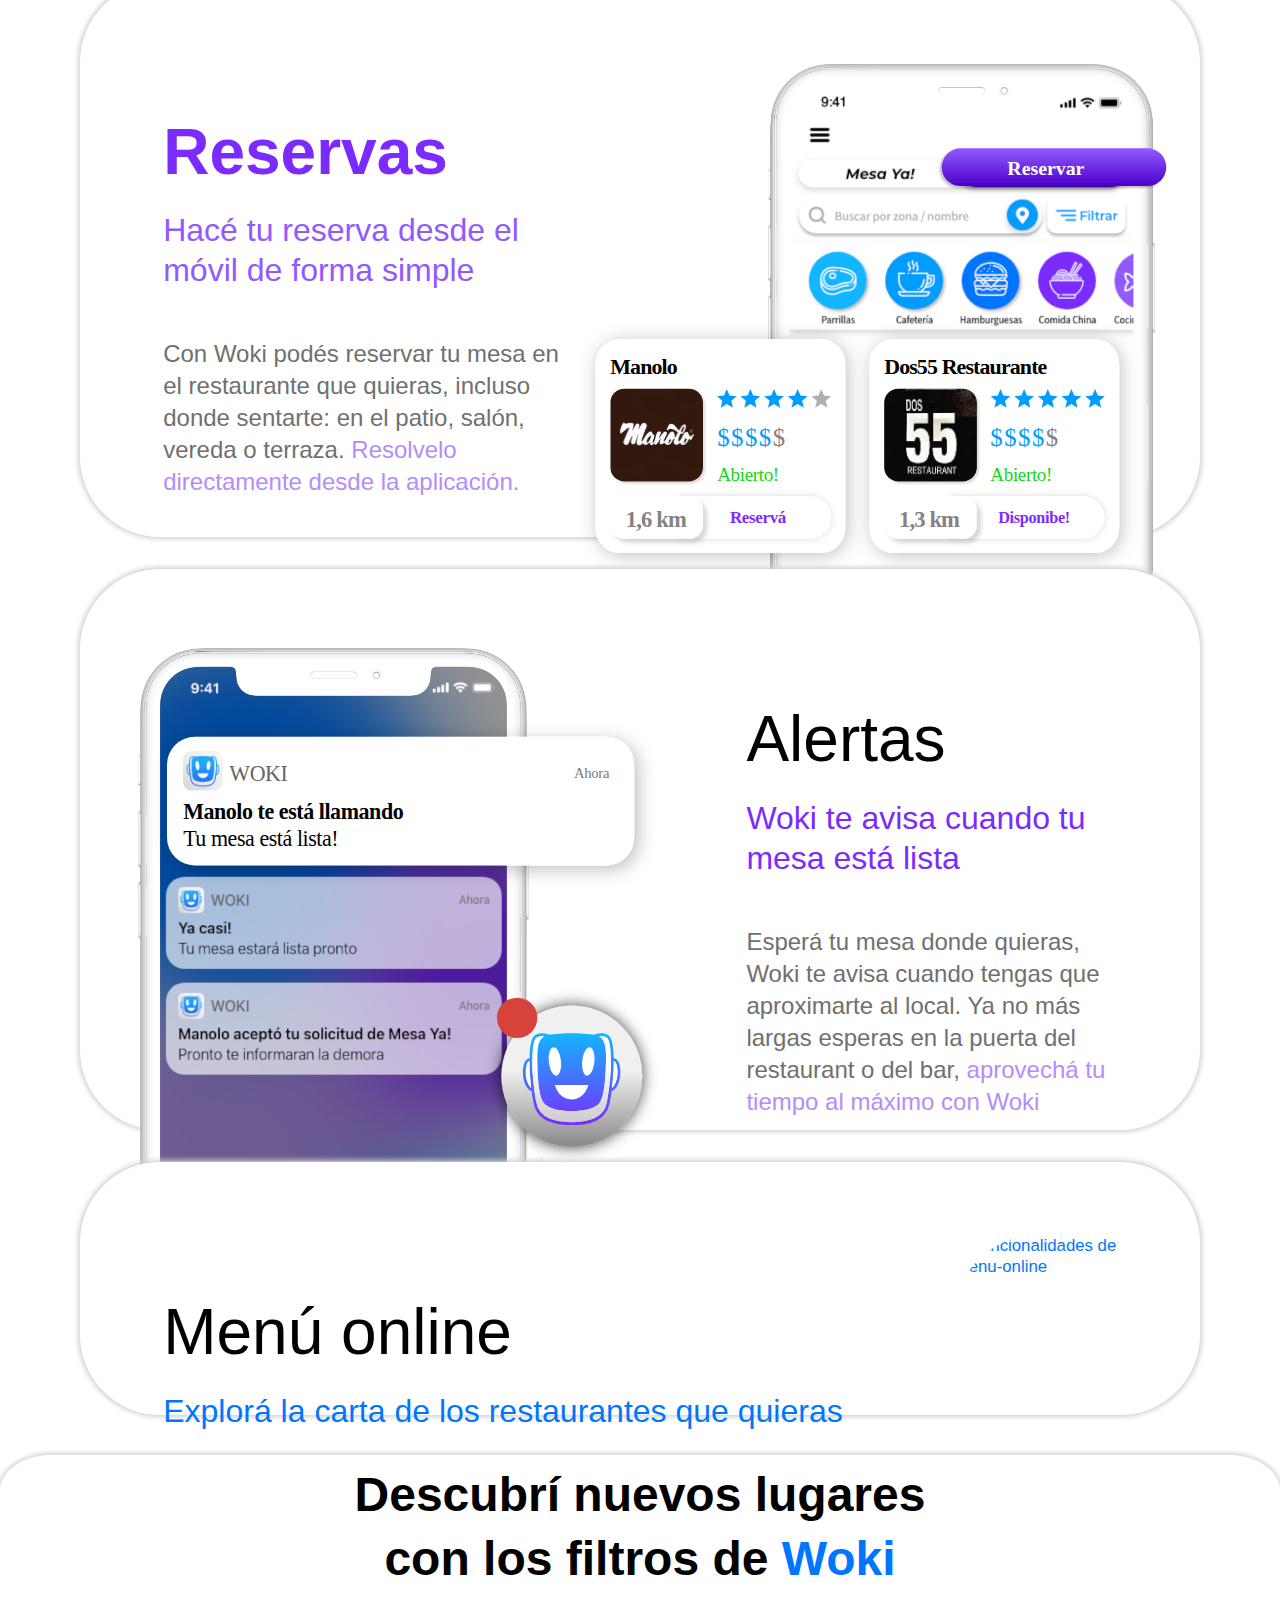
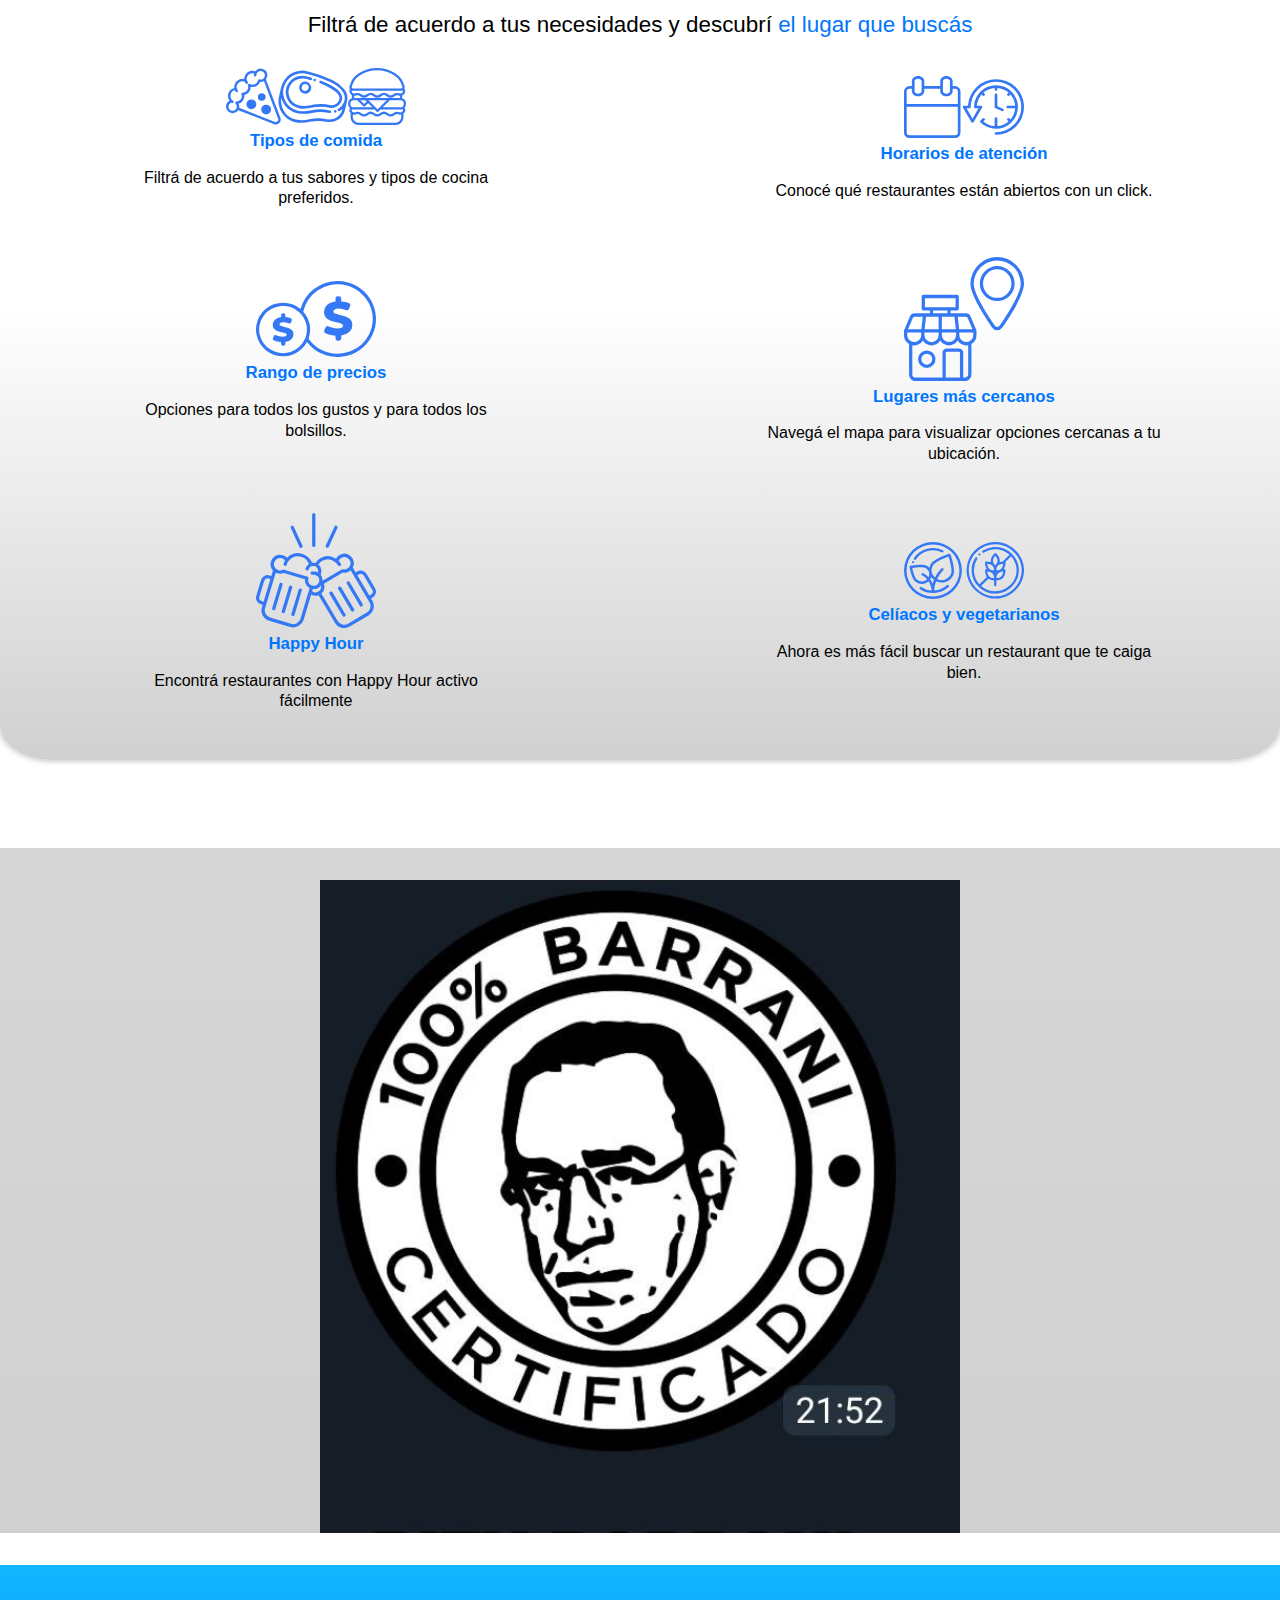
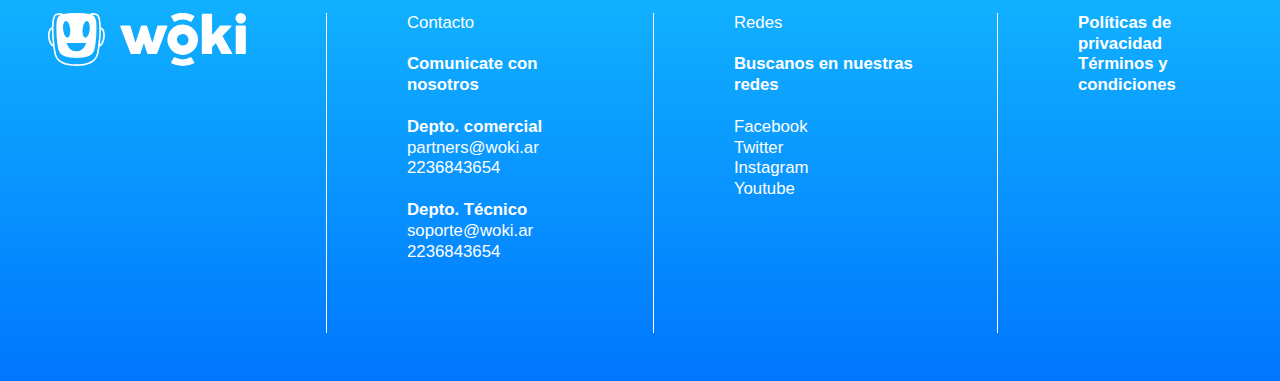
==== commit 9a0891e8: "agrego logo de carga" ====
--- a/index.html
+++ b/index.html
@@ -11,6 +11,52 @@
 </head>
 
 <body>
+    <!-- Loading CSS -->
+<style>
+    .loading {
+        position: fixed;
+        top: 0;
+        left: 0;
+        right: 0;
+        bottom: 0;
+        background-color: white;
+        display: flex;
+        justify-content: center;
+        align-items: center;
+        z-index: 9999;
+        transition: 1s all;
+        opacity: 0;
+    }
+    .loading.show {
+        opacity: 1;
+    }
+    .loading .spin {
+        border: 3px solid hsla(185, 100%, 62%, 0.2);
+        border-top-color: #3cefff;
+        border-radius: 50%;
+        width: 3em;
+        height: 3em;
+        animation: spin 1s linear infinite;
+    }
+    @keyframes spin {
+      to {
+        transform: rotate(360deg);
+      }
+    }            
+</style>
+
+<!-- Loading HTML -->
+<div class="loading show">
+    <div class="spin"></div>
+</div>
+
+<!-- Loading Javascript -->
+<script>
+// Loading
+var Loading=(loadingDelayHidden=0)=>{let loading=null;const myLoadingDelayHidden=loadingDelayHidden;let imgs=[];let lenImgs=0;let counterImgsLoading=0;function incrementCounterImgs(){counterImgsLoading+=1;if(counterImgsLoading===lenImgs){hideLoading()}}function hideLoading(){if(loading!==null){loading.classList.remove('show');setTimeout(function(){loading.remove()},myLoadingDelayHidden)}}function init(){document.addEventListener('DOMContentLoaded',function(){loading=document.querySelector('.loading');imgs=Array.from(document.images);lenImgs=imgs.length;if(imgs.length===0){hideLoading()}else{imgs.forEach(function(img){img.addEventListener('load',incrementCounterImgs,false)})}})}return{'init':init}}
+
+Loading(1000).init();
+</script>
     <div id="nav" class="hero">
         <div class="encabezado"></div>
         <header>
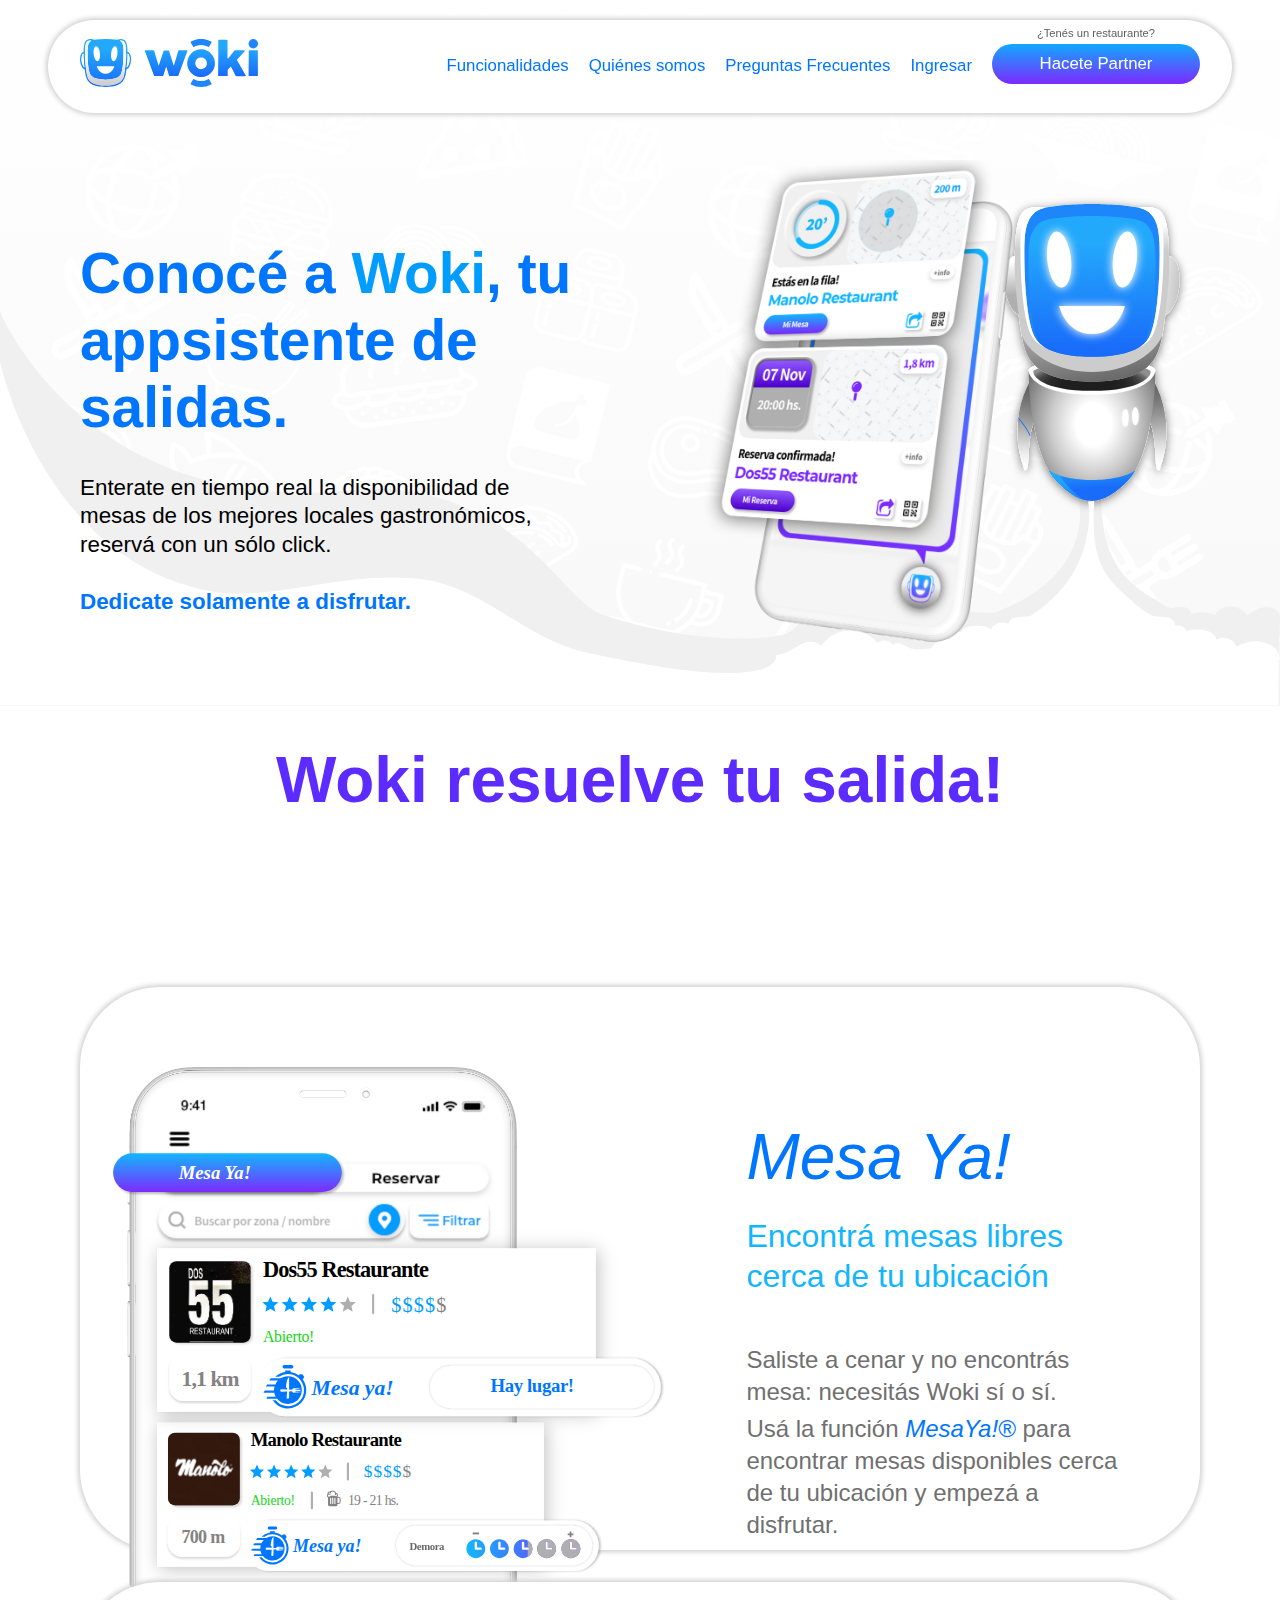
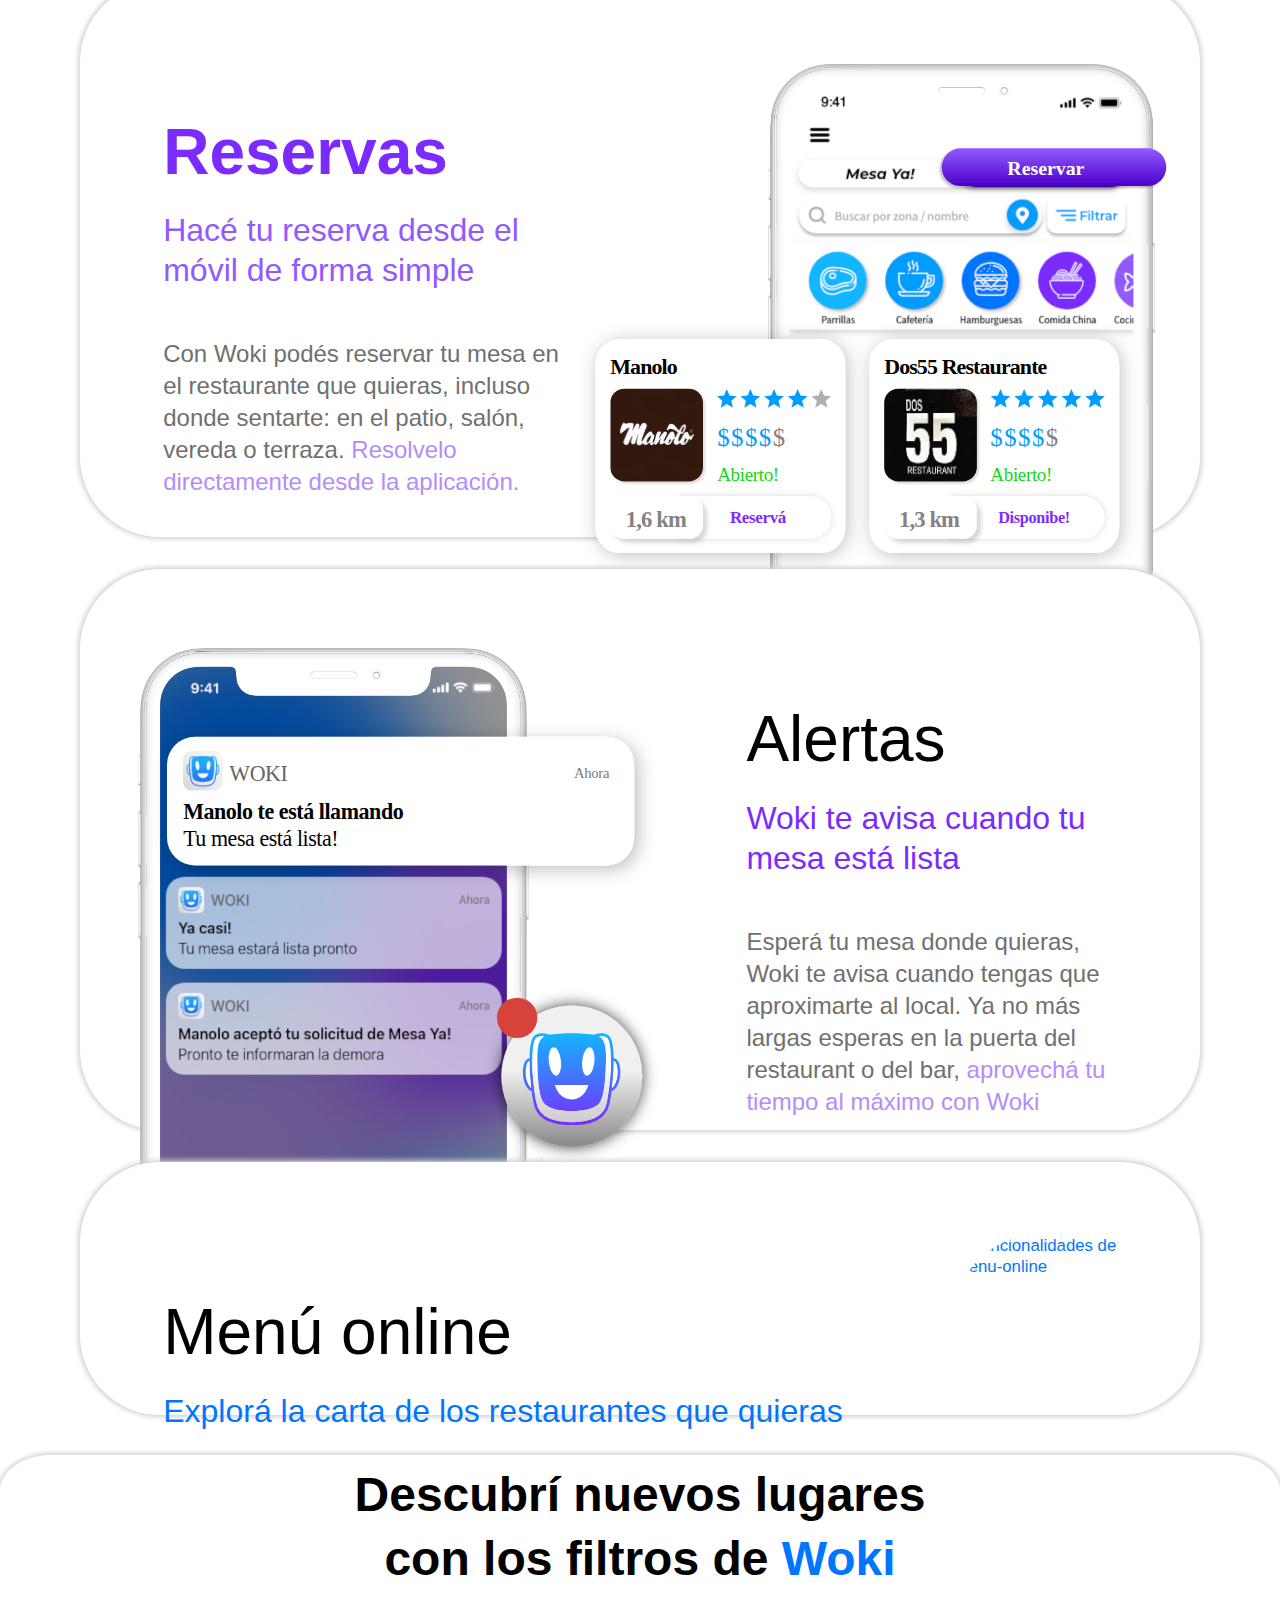
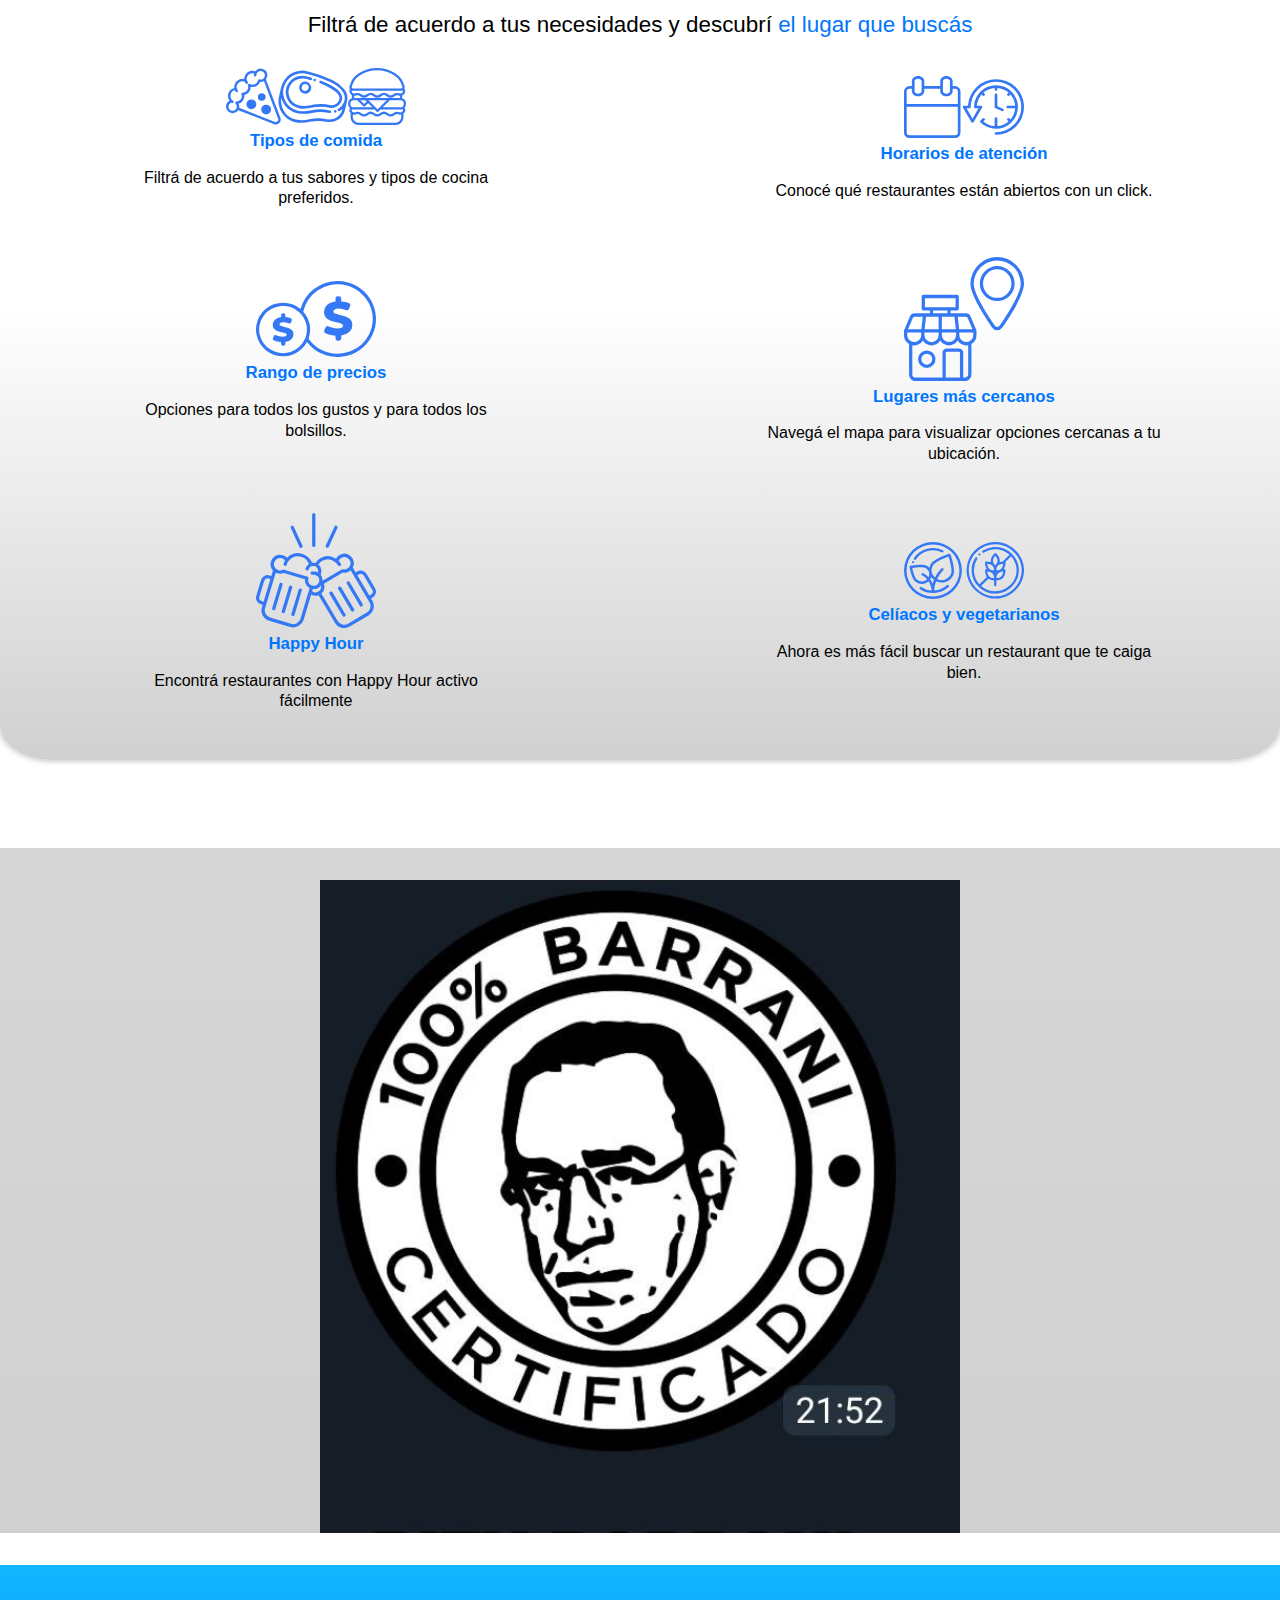
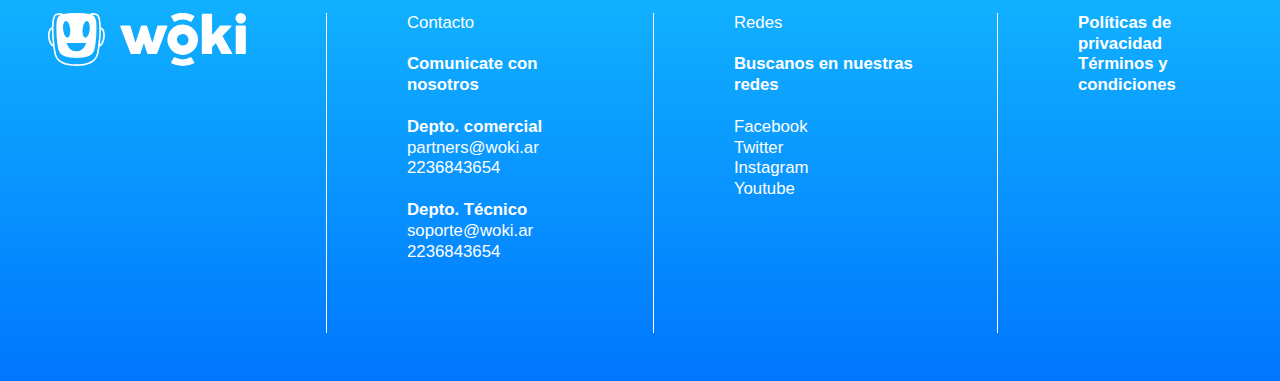
==== commit 9c47949a: "segundo intento ruedita" ====
--- a/index.html
+++ b/index.html
@@ -8,55 +8,34 @@
     <meta name="viewport" content="width=device-width, initial-scale=1.0">
     <link rel="icon" type='image/png' href="img/favicon.png">
     <link rel="stylesheet" href="css/styles.css">
+    <style>
+        #loader {
+            border: 12px solid #f3f3f3;
+            border-radius: 50%;
+            border-top: 12px solid #444444;
+            width: 70px;
+            height: 70px;
+            animation: spin 1s linear infinite;
+        }
+          
+        @keyframes spin {
+            100% {
+                transform: rotate(360deg);
+            }
+        }
+          
+        .center {
+            position: absolute;
+            top: 0;
+            bottom: 0;
+            left: 0;
+            right: 0;
+            margin: auto;
+        }
+    </style>
 </head>
-
 <body>
-    <!-- Loading CSS -->
-<style>
-    .loading {
-        position: fixed;
-        top: 0;
-        left: 0;
-        right: 0;
-        bottom: 0;
-        background-color: white;
-        display: flex;
-        justify-content: center;
-        align-items: center;
-        z-index: 9999;
-        transition: 1s all;
-        opacity: 0;
-    }
-    .loading.show {
-        opacity: 1;
-    }
-    .loading .spin {
-        border: 3px solid hsla(185, 100%, 62%, 0.2);
-        border-top-color: #3cefff;
-        border-radius: 50%;
-        width: 3em;
-        height: 3em;
-        animation: spin 1s linear infinite;
-    }
-    @keyframes spin {
-      to {
-        transform: rotate(360deg);
-      }
-    }            
-</style>
-
-<!-- Loading HTML -->
-<div class="loading show">
-    <div class="spin"></div>
-</div>
-
-<!-- Loading Javascript -->
-<script>
-// Loading
-var Loading=(loadingDelayHidden=0)=>{let loading=null;const myLoadingDelayHidden=loadingDelayHidden;let imgs=[];let lenImgs=0;let counterImgsLoading=0;function incrementCounterImgs(){counterImgsLoading+=1;if(counterImgsLoading===lenImgs){hideLoading()}}function hideLoading(){if(loading!==null){loading.classList.remove('show');setTimeout(function(){loading.remove()},myLoadingDelayHidden)}}function init(){document.addEventListener('DOMContentLoaded',function(){loading=document.querySelector('.loading');imgs=Array.from(document.images);lenImgs=imgs.length;if(imgs.length===0){hideLoading()}else{imgs.forEach(function(img){img.addEventListener('load',incrementCounterImgs,false)})}})}return{'init':init}}
-
-Loading(1000).init();
-</script>
+    <div id="loader" class="center"></div>
     <div id="nav" class="hero">
         <div class="encabezado"></div>
         <header>
@@ -182,7 +161,7 @@
                 </div>
             </section>
         </main>
-        <img class="center" src="img/barrani.jpg" alt="Masladios">
+        <img class="centrada" src="img/barrani.jpg" alt="Masladios">
     </div>
     <footer>
         <a href="#nav"><img src="img/logo-azulyblanco.svg" alt="Logo woki"></a>
@@ -211,6 +190,21 @@
             <a href="#">Términos y condiciones</a>
         </p>
     </footer>
+    <script>
+        document.onreadystatechange = function() {
+            if (document.readyState !== "complete") {
+                document.querySelector(
+                  "body").style.visibility = "hidden";
+                document.querySelector(
+                  "#loader").style.visibility = "visible";
+            } else {
+                document.querySelector(
+                  "#loader").style.display = "none";
+                document.querySelector(
+                  "body").style.visibility = "visible";
+            }
+        };
+    </script>
 </body>
 
 </html>--- a/css/styles.css
+++ b/css/styles.css
@@ -493,7 +493,7 @@
     width: 45%;
 }
 /*******Chiste************/
-.center {
+.centrada {
     display: block;
     margin-left: auto;
     margin-right: auto;
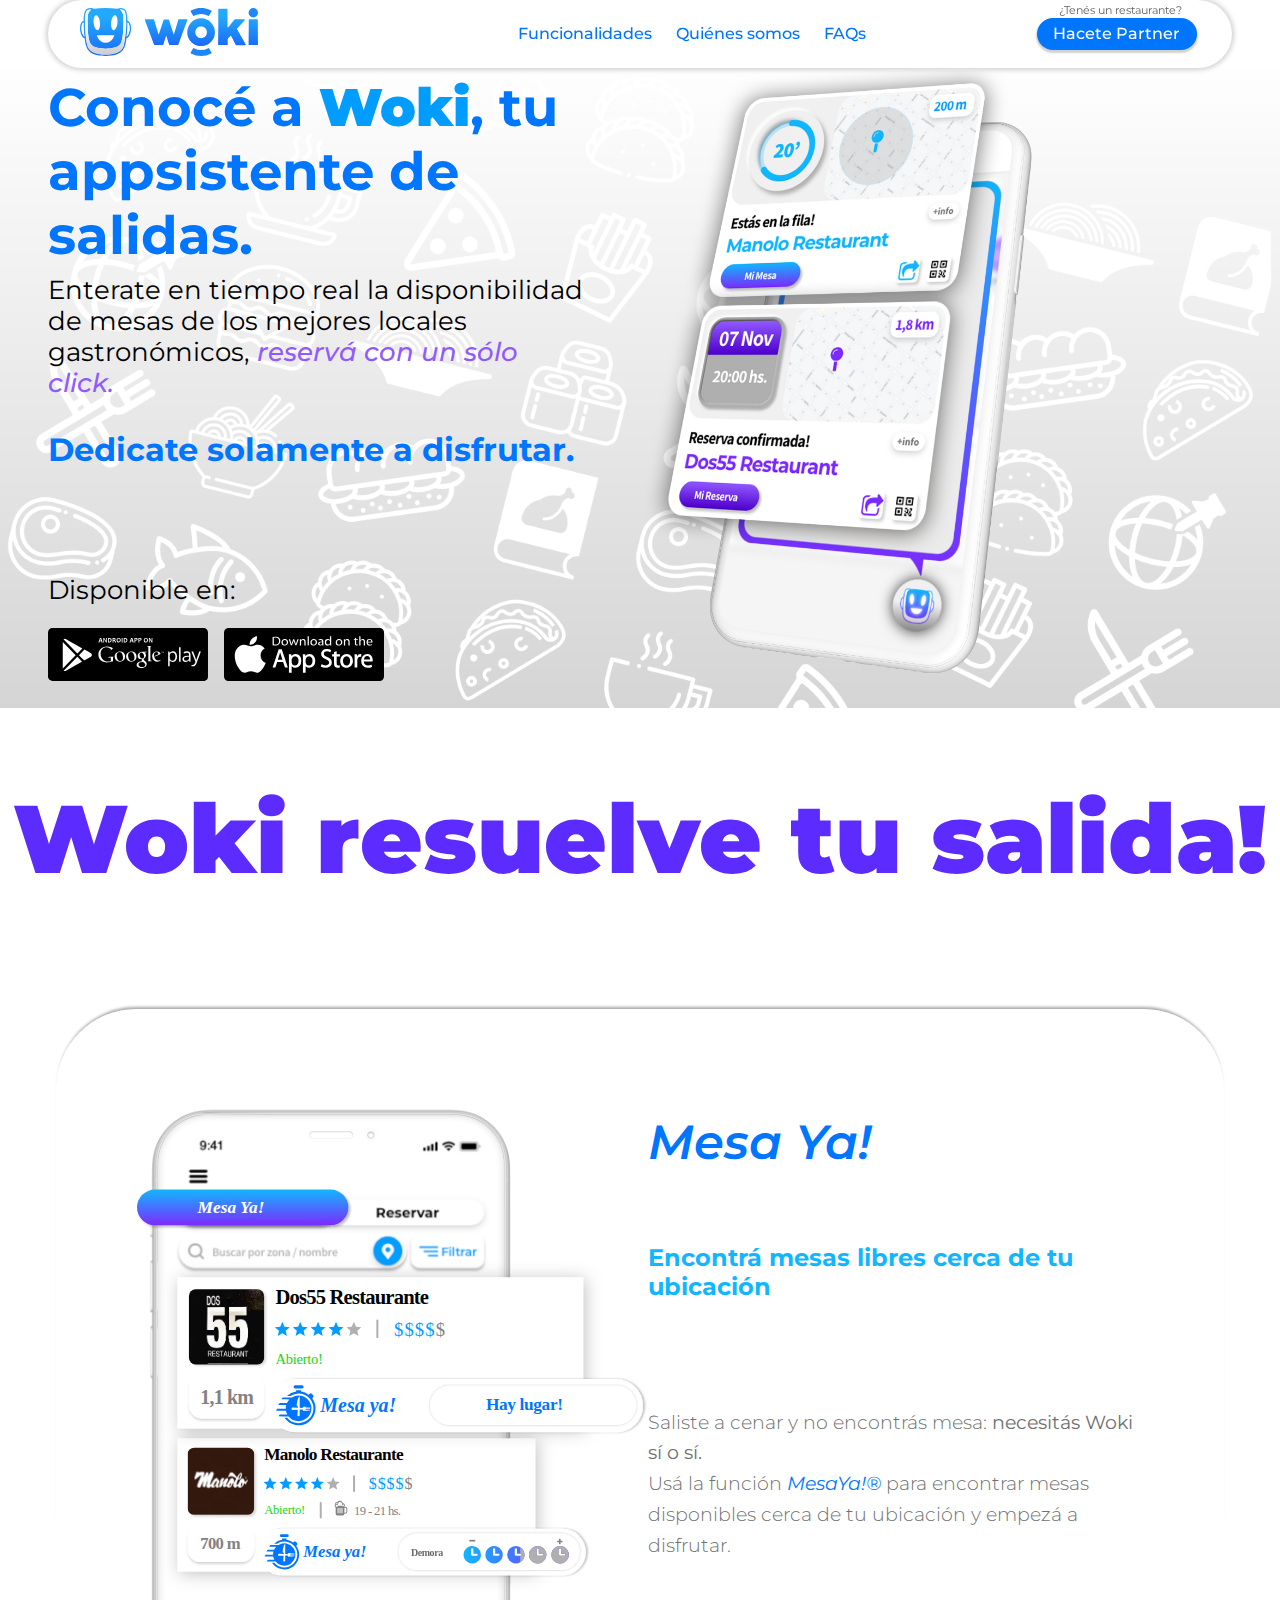
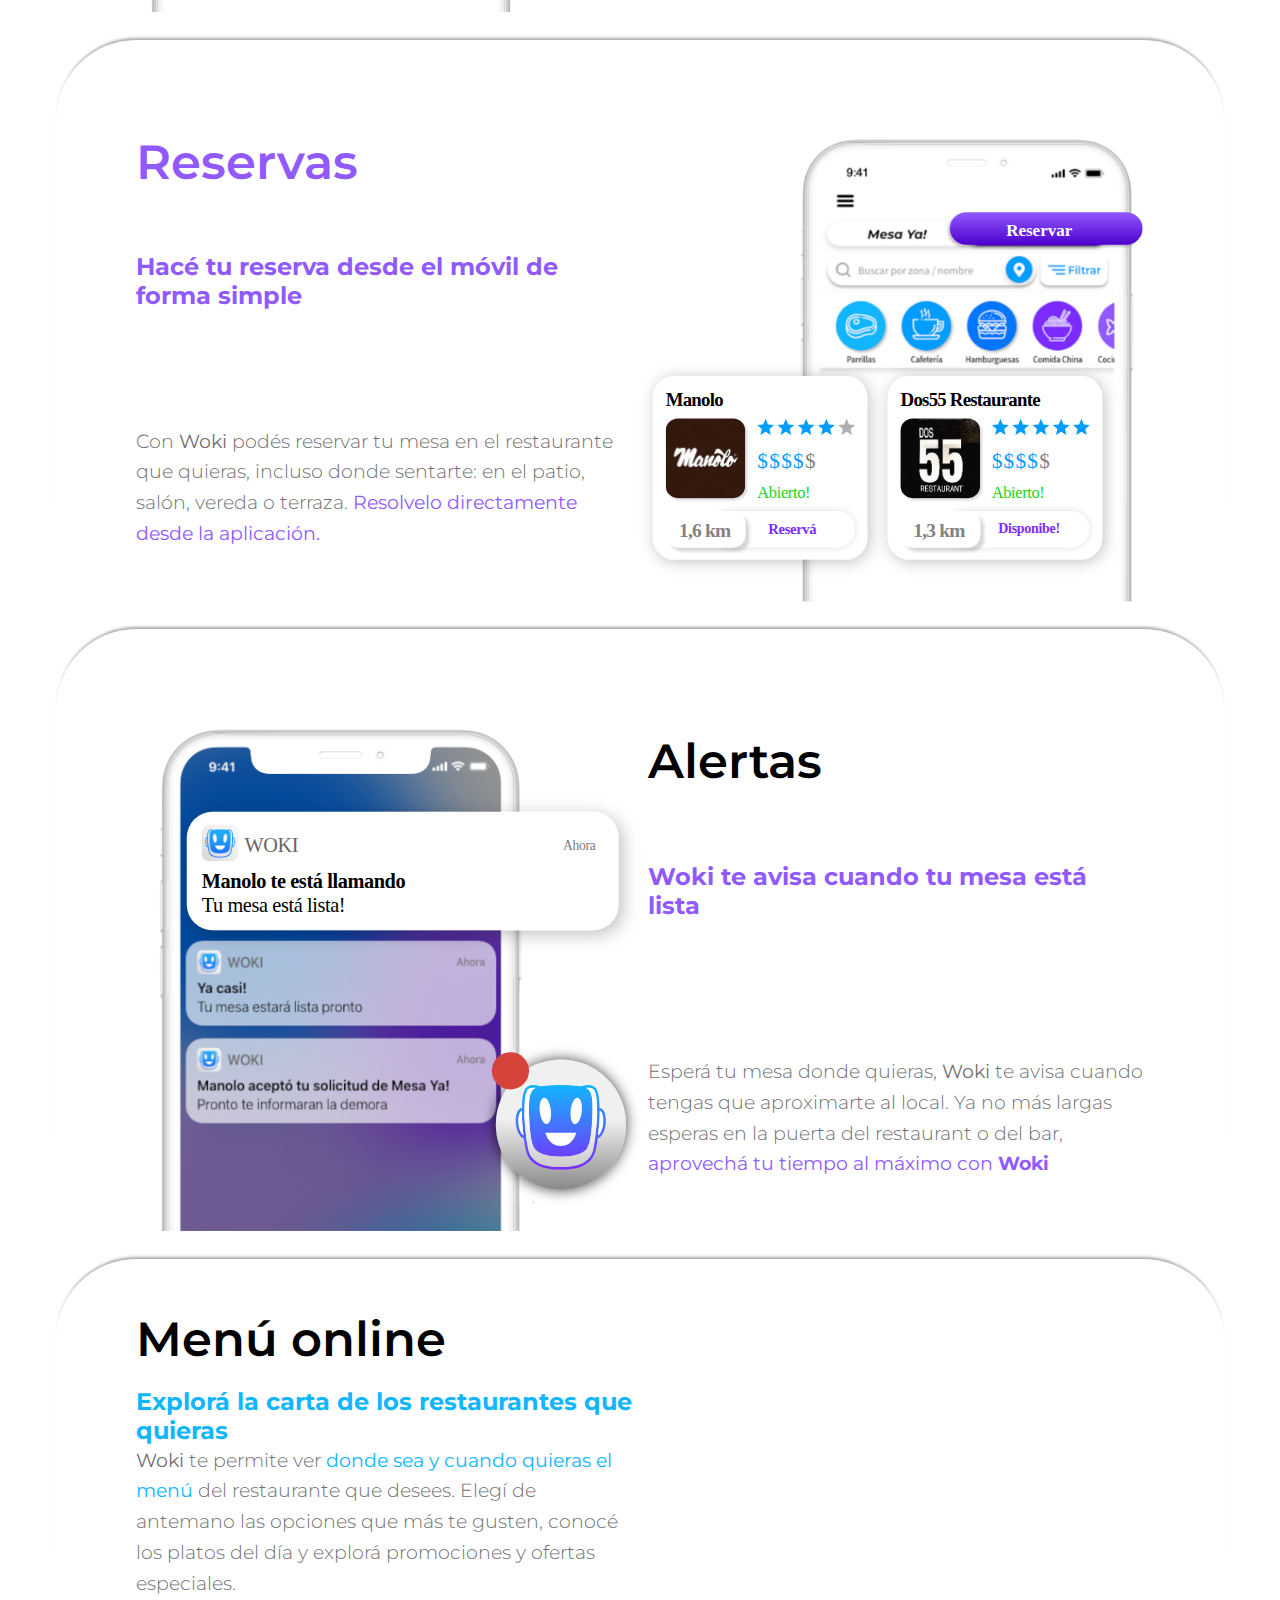
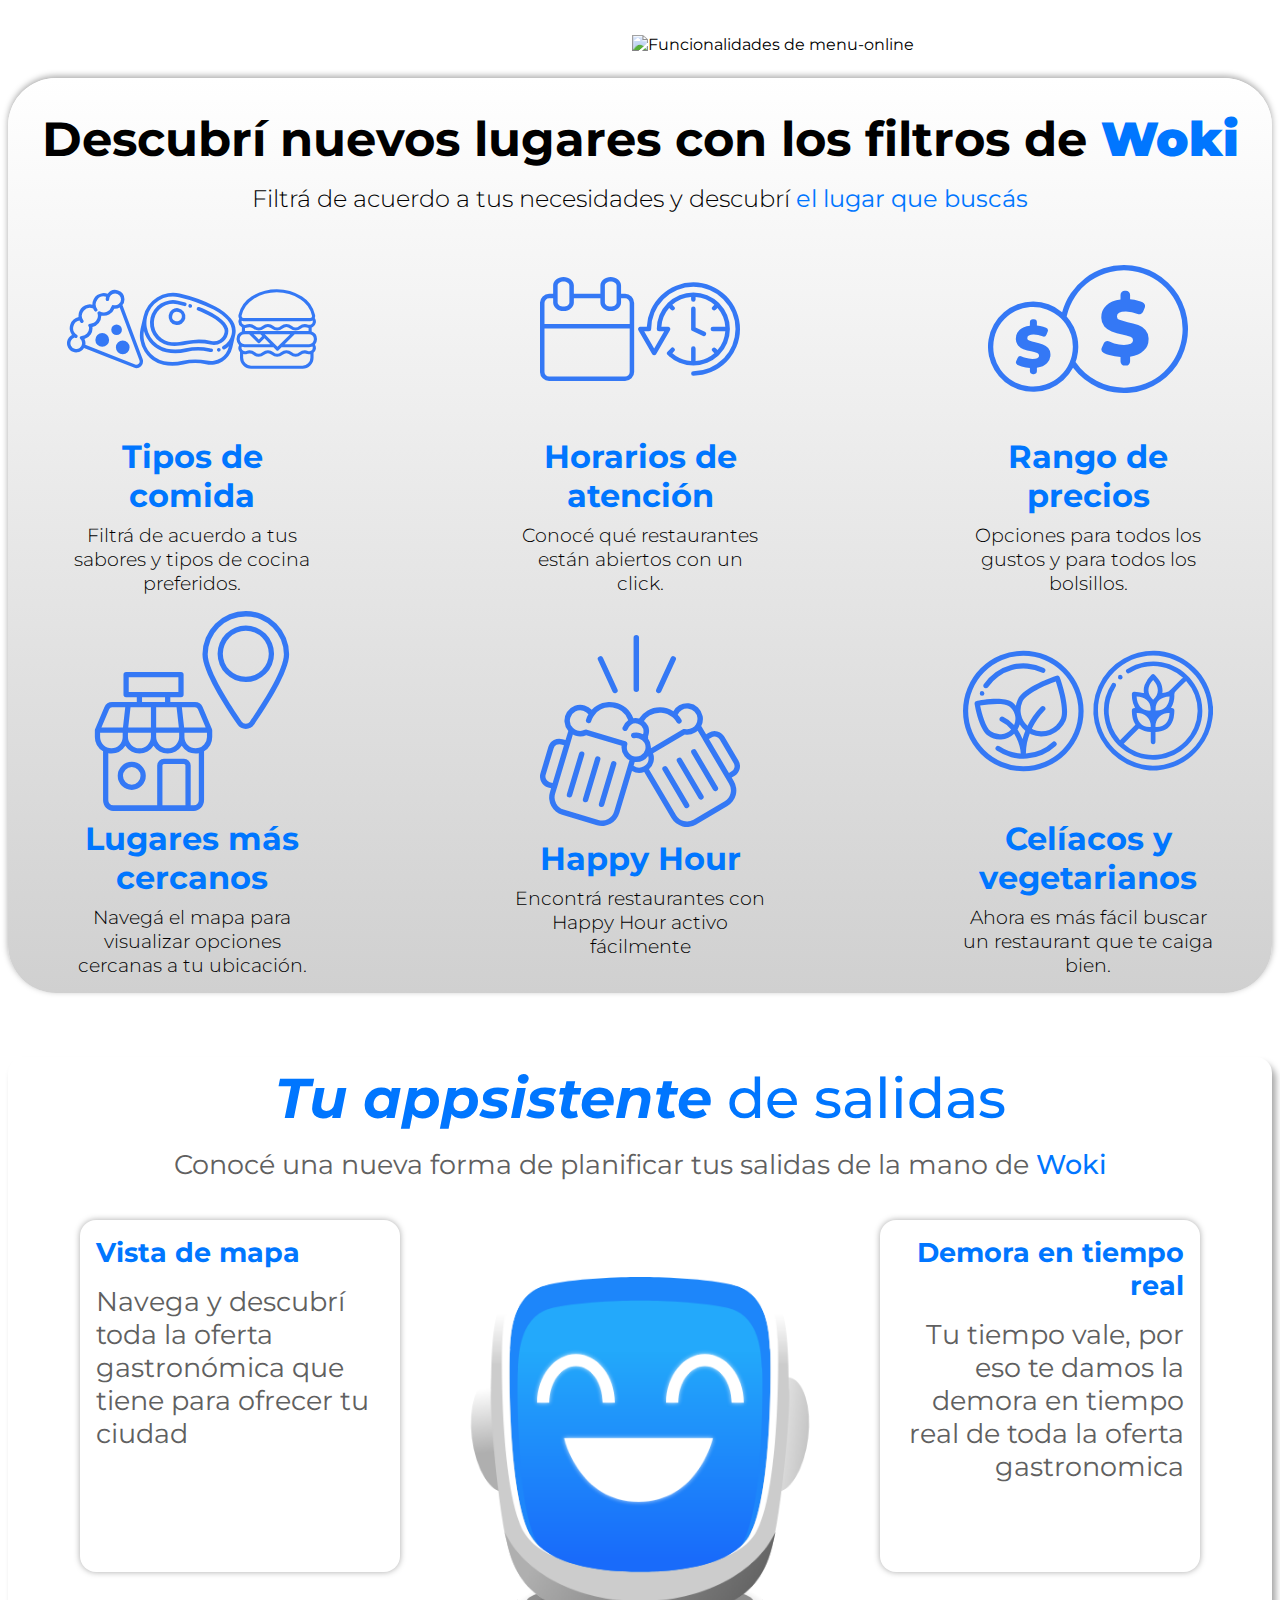
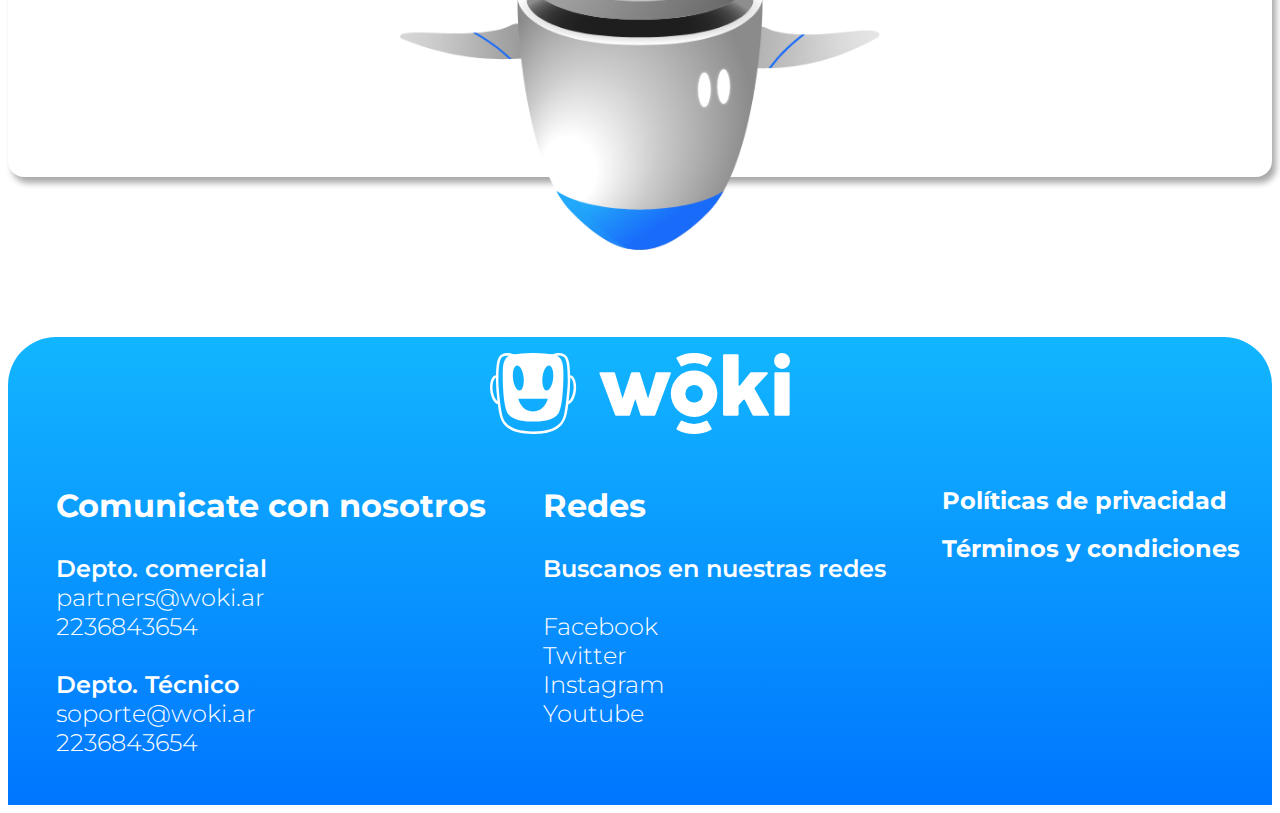
==== commit d13a377d: "refactor" ====
--- a/index.html
+++ b/index.html
@@ -2,209 +2,193 @@
 <html lang="en">
 
 <head>
-    <title>Woki · Tu Nuevo Appsistente de Salidas</title>
     <meta charset="UTF-8">
     <meta http-equiv="X-UA-Compatible" content="IE=edge">
     <meta name="viewport" content="width=device-width, initial-scale=1.0">
+    <title>Woki · Tu Nuevo Appsistente de Salidas</title>
     <link rel="icon" type='image/png' href="img/favicon.png">
     <link rel="stylesheet" href="css/styles.css">
-    <style>
-        #loader {
-            border: 12px solid #f3f3f3;
-            border-radius: 50%;
-            border-top: 12px solid #444444;
-            width: 70px;
-            height: 70px;
-            animation: spin 1s linear infinite;
-        }
-          
-        @keyframes spin {
-            100% {
-                transform: rotate(360deg);
-            }
-        }
-          
-        .center {
-            position: absolute;
-            top: 0;
-            bottom: 0;
-            left: 0;
-            right: 0;
-            margin: auto;
-        }
-    </style>
 </head>
+
 <body>
-    <div id="loader" class="center"></div>
-    <div id="nav" class="hero">
-        <div class="encabezado"></div>
-        <header>
-            <!-- Nav bar -->
-            <nav>
-                <a href="index.html" id="Logo"><img src="img/Logo.svg" alt="Logo woki"></a>
-                <ul>
-                    <li><a href="#funcionalidades">Funcionalidades</a></li>
-                    <li><a href="quienes-somos.html">Quiénes somos</a></li>
-                    <li><a href="preguntas-frecuentes.html">Preguntas Frecuentes</a></li>
-                    <li><a href="#">Ingresar</a></li>
-                    <li id="header-partner">
-                        <span>¿Tenés un restaurante?</span>
-                        <a class="boton" href="partners/index.html">Hacete Partner</a>
-                    </li>
-                </ul>
-            </nav>
-        </header>
-        <!-- Hero -->
-        <img class="hero-img" src="img/hero-fondo.svg" alt="Fondo">
-        <section class="bienvenida">
-            <article class="presentacion">
+    <div class="encabezado"></div>
+    <div class="background-header">
+    <header class="sticky">
+        <nav>
+            <a href="#"><img src="img/Logo.svg" alt="Logo Woki Clientes"></a>
+            <ul>
+                <li><a href="#funcionalidades">Funcionalidades</a></li>
+                <li><a href="#footer">Quiénes somos</a></li>
+                <li><a href="#footer">FAQs</a></li>
+                <li><span class="span-restaurant">¿Tenés un restaurante?</span></li>
+                <li class="register">
+                    <a href="https://partners.woki.ar" target="_blanck">Hacete
+                        Partner</a>
+                </li>
+                <li class="burger">
+                    <button id="toggle" class="button_container">
+                        <span class="top"></span>
+                        <span class="middle"></span>
+                        <span class="bottom"></span>
+                    </button>
+                </li>
+            </ul>
+        </nav>
+    </header>
+    </div>
+    <div id="overlay" class="overlay">
+        <nav class="overlay-menu">
+            <ul class="mobile-menu">
+                <li><a class="funcionalidades-mobile" href="#funcionalidades">Funcionalidades</a></li>
+                <li><a class="funcionalidades-mobile-1"  href="#footer">Quiénes somos</a></li>
+                <li><a class="funcionalidades-mobile-2" href="#footer">FAQs</a></li>
+                <li class="register-mobile"><a href="https://partners.woki.ar">Hacete Partner</a></li>
+            </ul>
+        </nav>
+    </div>
+    <div class="capaInicial">
+        <div class="capaSuperior">
+            <section class="hero">
                 <h1>Conocé a <strong>Woki</strong>, tu appsistente de salidas.</h1>
-                <p>Enterate en tiempo real la disponibilidad de mesas de los mejores locales gastronómicos, reservá con
-                    un sólo click. </p>
+                <img class="hero-celu" src="img/hero-celu.svg" alt="Ejemplo celular">
+                <p class="hero-p">Enterate en tiempo real la disponibilidad de mesas de los mejores locales gastronómicos, <span>reservá con un sólo click.</span></p>
                 <h3>Dedicate solamente a disfrutar.</h3>
-                <a href="#"><img class="google-play" src="img/google-play.svg" alt="Descarga Woki en Google play"></a>
-                <a href="#"><img class="app-store" src="img/app-store.svg" alt="Descargar Woki en App store"></a>
-            </article>
-            <img class="hero-celu" src="img/hero-celu.svg" alt="Ejemplo celular">
-        </section>
-        <main>
-            <!-- Banner promocional  -->
-            <section class="banner-promocional">
-                Woki resuelve tu salida!
-            </section>
-            <!-- Funcionalidades  -->
-            <section id="funcionalidades">
-            <!-- MesaYa!  -->
-            <section class="MesaYa">
-                <img src="img/funcionalidades-mesaya.svg" alt="Funcionalidades de MesaYa!">
-                <article class="presentacion-mesaya">
-                    <h2>Mesa Ya!</h2>
-                    <h3>Encontrá mesas libres cerca de tu ubicación</h3>
-                    <p>Saliste a cenar y no encontrás mesa: <strong>necesitás Woki sí o sí.</strong></p>
-                    <p class="ultimo-parrafo-my">Usá la función <strong class="logoMesaya">MesaYa!®</strong> para
-                        encontrar mesas disponibles cerca de tu ubicación y empezá a disfrutar.</p>
-                </article>
-            </section>
-            <!-- Reservas  -->
-            <section class="reservas">
-                <article class="presentacion-reservas">
-                    <h2>Reservas</h2>
-                    <h3>Hacé tu reserva desde el móvil de forma simple</h3>
-                    <p>Con <strong>Woki</strong> podés reservar tu mesa en el restaurante que quieras, incluso donde
-                        sentarte: en el patio,
-                        salón, vereda o terraza. <span>Resolvelo directamente desde la aplicación.</span></p>
-                </article>
-                <img src="img/funcionalidades-reservas.svg" alt="Funcionalidades de Reservas">
-            </section>
-            <!-- Alertas -->
-            <section class="alertas">
-                <img src="img/funcionalidades-alertas.svg" alt="Funcionalidades de alertas">
-                <article class="presentacion-alertas">
-                    <h2>Alertas</h2>
-                    <h3>Woki te avisa cuando tu mesa está lista</h3>
-                    <p>Esperá tu mesa donde quieras, <strong>Woki</strong> te avisa cuando tengas que aproximarte al
-                        local. Ya no más
-                        largas esperas en la puerta del restaurant o del bar, <span>aprovechá tu tiempo al máximo con
-                            <strong>Woki</strong></span></p>
-                </article>
-            </section>
-            <!-- Menu online -->
-            <section class="menu-online">
-                <article class="presentacion-menu-online">
-                    <h2>Menú online</h2>
-                    <h3>Explorá la carta de los restaurantes que quieras</h3>
-                    <p><strong>Woki</strong> te permite ver <span>donde sea y cuando quieras el menú</span> del restaurante que desees. Elegí de
-                        antemano las opciones que más te gusten, conocé los platos del día y explorá promociones y
-                        ofertas especiales.</p>
-                </article>
-                <img src="img/funcionalidades-menu-online.svg" alt="Funcionalidades de menu-online">
-            </section>
-        </section>
-        <!-- Filtros -->
-            <section class="woki-filtros">
-                <h2>Descubrí nuevos lugares</h2>
-                <h2>con los filtros de <strong>Woki</strong></h2>
-                <p>Filtrá de acuerdo a tus necesidades y descubrí <span>el lugar que buscás</span></p>
-                <div class="filtros">
-                    <article class="i-filtro">
-                        <img class="iconos-filtros-comidas" src="img/filtro1.svg" alt="Tipos de comida">
-                        <h4 class="titulo-filtros">Tipos de comida</h4>
-                        <p class="parrafo-filtros">Filtrá de acuerdo a tus sabores y tipos de cocina preferidos.
-                        </p>
-                    </article>
-                    <article class="i-filtro">
-                        <img class="iconos-filtros" src="img/filtro2.svg" alt="Horarios de atencion">
-                        <h4 class="titulo-filtros">Horarios de atención</h4>
-                        <p class="parrafo-filtros">Conocé qué restaurantes están abiertos con un click.</p>
-                    </article>
-                    <article class="i-filtro">
-                        <img class="iconos-filtros" src="img/filtro3.svg" alt="Rango de precios">
-                        <h4 class="titulo-filtros">Rango de precios</h4>
-                        <p class="parrafo-filtros">Opciones para todos los gustos y para todos los bolsillos.
-                        </p>
-                    </article>
-                    <article class="i-filtro">
-                        <img class="iconos-filtros" src="img/filtro4.svg" alt="Lugares mas cercanos">
-                        <h4 class="titulo-filtros">Lugares más cercanos</h4>
-                        <p class="parrafo-filtros">Navegá el mapa para visualizar opciones cercanas a tu ubicación.</p>
-                    </article>
-                    <article class="i-filtro">
-                        <img class="iconos-filtros" src="img/filtro5.svg" alt="Happy Hour">
-                        <h4 class="titulo-filtros">Happy Hour</h4>
-                        <p class="parrafo-filtros">Encontrá restaurantes con Happy Hour activo fácilmente</p>
-                    </article>
-                    <article class="i-filtro">
-                        <img class="iconos-filtros" src="img/filtro6.svg" alt="Celíacos y vegetarianos">
-                        <h4 class="titulo-filtros">Celíacos y vegetarianos</h4>
-                        <p class="parrafo-filtros">Ahora es más fácil buscar un restaurant que te caiga bien.</p>
-                    </article>
+                <p class="disponible-stores">Disponible en: </p>
+                <div class="links-stores">
+                    <a href="https://play.google.com/store/apps/details?id=ar.woki.cliente" target="_blank"><img class="google-play" src="img/google-play.svg" alt="Descarga Woki en Google play"></a>
+                    <a href="https://apps.apple.com/ar/app/woki/id1587034746" target="_blank"><img class="app-store" src="img/app-store.svg" alt="Descargar Woki en App store"></a>
                 </div>
             </section>
-        </main>
-        <img class="centrada" src="img/barrani.jpg" alt="Masladios">
+            <main>
+                <section class="banner-promocional">
+                    <h2><strong>Woki</strong> resuelve tu salida!</h2>
+                </section>
+                <section id="funcionalidades">
+                    <article class="container-card card-left mesa-ya">
+                        <h2>Mesa Ya!</h2>
+                        <h3>Encontrá mesas libres cerca de tu ubicación</h3>
+                        <img src="img/funcionalidades-mesaya.svg" alt="Funcionalidades de MesaYa!">
+                        <p>Saliste a cenar y no encontrás mesa: <strong>necesitás Woki sí o sí.</strong> <br>
+                            Usá la función <strong class="logoMesaYa">MesaYa!®</strong> para
+                            encontrar mesas disponibles cerca de tu ubicación y empezá a disfrutar.</p>
+                    </article>
+                    <article class="container-card card-right reservas">
+                        <h2>Reservas</h2>
+                        <h3>Hacé tu reserva desde el móvil de forma simple</h3>
+                        <img src="img/funcionalidades-reservas.svg" alt="Funcionalidades de Reservas">
+                        <p>Con <strong>Woki</strong> podés reservar tu mesa en el restaurante que quieras, incluso donde
+                            sentarte: en el patio,
+                            salón, vereda o terraza. <span>Resolvelo directamente desde la aplicación.</span></p>
+                    </article>
+                    <article class="container-card card-left alertas">
+                        <h2>Alertas</h2>
+                        <h3>Woki te avisa cuando tu mesa está lista</h3>
+                        <img src="img/funcionalidades-alertas.svg" alt="Funcionalidades de alertas">
+                        <p>Esperá tu mesa donde quieras, <strong>Woki</strong> te avisa cuando tengas que aproximarte al
+                            local. Ya no más
+                            largas esperas en la puerta del restaurant o del bar, <span>aprovechá tu tiempo al máximo con
+                                <strong>Woki</strong></span></p>
+                    </article>
+                    <article class="container-card card-right menu-online">
+                        <h2>Menú online</h2>
+                        <h3>Explorá la carta de los restaurantes que quieras</h3>
+                        <img src="img/funcionalidades-menu-online.svg" alt="Funcionalidades de menu-online">
+                        <p><strong>Woki</strong> te permite ver <span>donde sea y cuando quieras el menú</span> del restaurante que desees. Elegí de
+                            antemano las opciones que más te gusten, conocé los platos del día y explorá promociones y
+                            ofertas especiales.</p>
+                    </article>
+                </section>
+                <section class="woki-filtros">
+                    <h2>Descubrí nuevos lugares con los filtros de <strong>Woki</strong></h2>
+                    <p>Filtrá de acuerdo a tus necesidades y descubrí <span>el lugar que buscás</span></p>
+                    <div class="filtros">
+                        <article>
+                            <img class="small-filter" src="img/filtro1.svg" alt="Tipos de comida">
+                            <h4>Tipos de comida</h4>
+                            <p>Filtrá de acuerdo a tus sabores y tipos de cocina preferidos.
+                            </p>
+                        </article>
+                        <article>
+                            <img src="img/filtro2.svg" alt="Horarios de atencion">
+                            <h4>Horarios de atención</h4>
+                            <p>Conocé qué restaurantes están abiertos con un click.</p>
+                        </article>
+                        <article>
+                            <img src="img/filtro3.svg" alt="Rango de precios">
+                            <h4>Rango de precios</h4>
+                            <p>Opciones para todos los gustos y para todos los bolsillos.
+                            </p>
+                        </article>
+                        <article>
+                            <img src="img/filtro4.svg" alt="Lugares mas cercanos">
+                            <h4>Lugares más cercanos</h4>
+                            <p>Navegá el mapa para visualizar opciones cercanas a tu ubicación.</p>
+                        </article>
+                        <article>
+                            <img src="img/filtro5.svg" alt="Happy Hour">
+                            <h4>Happy Hour</h4>
+                            <p>Encontrá restaurantes con Happy Hour activo fácilmente</p>
+                        </article>
+                        <article>
+                            <img class="small-filter" src="img/filtro6.svg" alt="Celíacos y vegetarianos">
+                            <h4>Celíacos y vegetarianos</h4>
+                            <p>Ahora es más fácil buscar un restaurant que te caiga bien.</p>
+                        </article>
+                    </div>
+                </section>
+                <section class="appsistente">
+                    <h2><strong>Tu appsistente</strong> de salidas</h2>
+                    <p>Conocé una nueva forma de planificar tus salidas de la mano de <strong>Woki</strong></p>
+                    <div class="container-appsistente">
+                    <img src="img/woki-feliz.png" alt="Woki Feliz">
+                    <article class="appsistente-1">
+                        <h3>Vista de mapa</h3>
+                        <p>Navega y descubrí toda la oferta gastronómica que tiene para ofrecer tu ciudad</p>
+                        <img class="icono-movil" src="img/icon-location.png" alt="Ubicacion">
+                    </article>
+                    <article class = "appsistente-2">
+                        <h3>Demora en tiempo real</h3>
+                        <p>Tu tiempo vale, por eso te damos la demora en tiempo real de toda la oferta gastronomica</p>
+                        <img class="icono-movil icon-left" src="img/icon-reloj.png" alt="Demora">
+                    </article>
+                    </div>
+                </section>
+            </main>
+        </div>
+        <div class="mainFooter">
+        </div>
     </div>
-    <footer>
-        <a href="#nav"><img src="img/logo-azulyblanco.svg" alt="Logo woki"></a>
-        <div class="vl"></div>
-        <dl>Contacto
-            <dt><br> Comunicate con nosotros</dt>
-            <dt><br>Depto. comercial</dt>
-            <dd><a href="mailto:partners@woki.ar">partners@woki.ar</a> <br>
-                <a href="tel:2236843654">2236843654</a></dd>
-            <dt><br> Depto. Técnico</dt>
-            <dd><a href="mailto:soporte@woki.ar">soporte@woki.ar</a> <br>
-                <a href="tel:2236843654">2236843654</a></dd>
-        </dl>
-        <div class="vl"></div>
-        <dl>Redes
-            <dt><br> Buscanos en nuestras redes</dt>
-            <dd><br></dd>
-            <dd><a href="https://www.facebook.com/WokiOficial/" target="_blank">Facebook</a></dd>
-            <dd><a href="https://twitter.com/wokioficial" target="_blank">Twitter</a></dd>
-            <dd><a href="https://www.instagram.com/wokioficial/" target="_blank">Instagram</a></dd>
-            <dd><a href="https://www.youtube.com/channel/UCnGS8X2w3mGqAhhcq2nws7A" target="_blank">Youtube</a></dd>
-        </dl>
-        <div class="vl"></div>
-        <p><a href="#">Políticas de privacidad</a>
-            <br>
-            <a href="#">Términos y condiciones</a>
-        </p>
+    <footer id="footer">
+        <a href="#"><img src="img/logo-azulyblanco.svg" alt="Logo woki"></a>
+        <div class="flex-soporte">
+            <dl>
+                Comunicate con nosotros
+                <dt><br>Depto. comercial</dt>
+                <dd><a href="mailto:partners@woki.ar">partners@woki.ar</a> <br>
+                    <a href="tel:2235945282">2236843654</a>
+                </dd>
+                <dt><br> Depto. Técnico</dt>
+                <dd><a href="mailto:soporte@woki.ar">soporte@woki.ar</a> <br>
+                    <a href="tel:2235945282">2236843654</a>
+                </dd>
+            </dl>
+            <dl>
+                Redes
+                <dt><br> Buscanos en nuestras redes</dt>
+                <dd><br></dd>
+                <dd><a href="https://www.facebook.com/WokiOficial/" target="_blank">Facebook</a></dd>
+                <dd><a href="https://twitter.com/wokioficial" target="_blank">Twitter</a></dd>
+                <dd><a href="https://www.instagram.com/wokioficial/" target="_blank">Instagram</a></dd>
+                <dd><a href="https://www.youtube.com/channel/UCnGS8X2w3mGqAhhcq2nws7A" target="_blank">Youtube</a></dd>
+            </dl>
+            <p><a href="#">Políticas de privacidad</a>
+                <br>
+                <br>
+                <a href="#">Términos y condiciones</a>
+            </p>
+        </div>
     </footer>
-    <script>
-        document.onreadystatechange = function() {
-            if (document.readyState !== "complete") {
-                document.querySelector(
-                  "body").style.visibility = "hidden";
-                document.querySelector(
-                  "#loader").style.visibility = "visible";
-            } else {
-                document.querySelector(
-                  "#loader").style.display = "none";
-                document.querySelector(
-                  "body").style.visibility = "visible";
-            }
-        };
-    </script>
+    <script src="./js/app.js" defer></script>
 </body>
 
 </html>--- a/css/styles.css
+++ b/css/styles.css
@@ -1,526 +1,1112 @@
-/*********GENERAL*************/
-*{
-    box-sizing: border-box;
-    margin: 0;
+@import url("https://fonts.googleapis.com/css2?family=Montserrat:ital,wght@0,100;0,200;0,300;0,400;0,500;0,600;0,700;0,800;0,900;1,100;1,200;1,300;1,400;1,500;1,600;1,700;1,800;1,900&display=swap");
+* {
+  margin: 0;
+  padding: 0;
+  -webkit-box-sizing: border-box;
+          box-sizing: border-box;
+  font-family: 'Montserrat', sans-serif;
+}
+
+::-webkit-scrollbar {
+  width: 10px;
+}
+
+/* Track */
+::-webkit-scrollbar-track {
+  -webkit-box-shadow: inset 0 0 5px grey;
+          box-shadow: inset 0 0 5px grey;
+  border-radius: 10px;
+}
+
+/* Handle */
+::-webkit-scrollbar-thumb {
+  background: #002e5d;
+  border-radius: 10px;
+}
+
+/* Handle on hover */
+::-webkit-scrollbar-thumb:hover {
+  background: #000000;
+}
+
+.scroll-down {
+  -webkit-transform: translate3d(0, -100%, 0);
+          transform: translate3d(0, -100%, 0);
+  -webkit-transition: all .3s;
+  transition: all .3s;
+}
+
+.scroll-up {
+  -webkit-transform: none;
+          transform: none;
+  -webkit-transition: all .3s;
+  transition: all .3s;
+}
+
+a:link, a:visited, a:hover, a:active {
+  text-decoration: none;
+  color: #0076FF;
+}
+
+a:hover {
+  color: #000000;
+}
+
+a:focus {
+  outline: none;
+}
+
+main {
+  margin: 0.5em;
+  background: #ffffff;
+}
+
+div.capaInicial {
+  background: #12B6FF;
+}
+
+div.capaSuperior {
+  background: #ffffff;
+}
+
+div.mainFooter {
+  height: 3rem;
+  background: #ffffff;
+  border-radius: 0 0 15em 0;
+  display: none;
+}
+
+.background-header {
+  position: -webkit-sticky;
+  position: sticky;
+  top: 0em;
+  z-index: 10;
+}
+
+header {
+  background-color: #ffffff;
+  border-radius: 15em;
+  margin: 0rem 3em;
+  position: -webkit-sticky;
+  position: sticky;
+  top: 0em;
+  -webkit-box-shadow: 0 0 5px 2px #D0D0D0;
+          box-shadow: 0 0 5px 2px #D0D0D0;
+  z-index: 10;
+  padding: 0.3em 0em;
+}
+
+header nav {
+  -webkit-box-align: center;
+      -ms-flex-align: center;
+          align-items: center;
+  display: -webkit-box;
+  display: -ms-flexbox;
+  display: flex;
+  -webkit-box-pack: justify;
+      -ms-flex-pack: justify;
+          justify-content: space-between;
+  padding: 0.2em 0.2em 0.2em 2em;
+  text-align: center;
+}
+
+header nav img {
+  height: 3em;
+}
+
+header nav ul {
+  list-style: none;
+  display: -webkit-box;
+  display: -ms-flexbox;
+  display: flex;
+  -webkit-box-align: center;
+      -ms-flex-align: center;
+          align-items: center;
+  gap: 1.5em;
+  font-size: 1em;
+  font-weight: 500;
+  -webkit-box-pack: justify;
+      -ms-flex-pack: justify;
+          justify-content: space-between;
+  margin-right: 0.5em;
+}
+
+header nav ul li:hover {
+  cursor: pointer;
+}
+
+header nav ul li.register {
+  background: #0076FF;
+  -webkit-box-shadow: 0 2px 2px 1px #D0D0D0;
+          box-shadow: 0 2px 2px 1px #D0D0D0;
+  border-radius: 15em;
+  width: 10em;
+  padding: 0.4em 0em;
+}
+
+header nav ul li.register:hover {
+  background: #002e5d;
+}
+
+header nav ul li.register a {
+  color: #ffffff;
+}
+
+header nav ul li button {
+  display: none;
+}
+
+header nav ul li span.span-restaurant {
+  position: relative;
+  top: -2.3em;
+  left: 15.1em;
+  font-size: 0.7em;
+  width: 20em;
+  color: #606060;
+  font-weight: 400;
+}
+
+.overlay {
+  display: none;
+}
+
+section.hero {
+  background-image: url(../img/hero-background.png);
+  background-repeat: no-repeat;
+  background-size: cover;
+  background-position-x: 50%;
+  padding: 1em 0.5em 6em 0.5em;
+  text-align: center;
+  display: -webkit-box;
+  display: -ms-flexbox;
+  display: flex;
+  -webkit-box-orient: vertical;
+  -webkit-box-direction: normal;
+      -ms-flex-direction: column;
+          flex-direction: column;
+  gap: 1.5em;
+  -webkit-box-align: center;
+      -ms-flex-align: center;
+          align-items: center;
+  -webkit-box-pack: center;
+      -ms-flex-pack: center;
+          justify-content: center;
+}
+
+section.hero h1 {
+  color: #0076FF;
+  font-size: 3em;
+}
+
+section.hero h1 strong {
+  color: #009DFF;
+}
+
+section.hero img {
+  width: 98vw;
+  max-width: 600px;
+}
+
+section.hero p {
+  font-weight: 400;
+  font-size: 1.6em;
+}
+
+section.hero p span {
+  color: #915AFF;
+  font-style: italic;
+  font-weight: 500;
+}
+
+section.hero p.disponible-stores {
+  -ms-flex-item-align: start;
+      align-self: flex-start;
+}
+
+section.hero h3 {
+  color: #0076FF;
+  font-size: 2em;
+}
+
+section.hero div {
+  -ms-flex-item-align: start;
+      align-self: flex-start;
+  display: -webkit-box;
+  display: -ms-flexbox;
+  display: flex;
+  gap: 1em;
+}
+
+section.hero div a img {
+  width: 45vw;
+  max-width: 15em;
+}
+
+.banner-promocional {
+  text-align: center;
+  padding: 2em 0em;
+}
+
+.banner-promocional h2 {
+  font-size: 3em;
+  color: #5C2BFF;
+  font-weight: 900;
+}
+
+.banner-promocional strong {
+  font-weight: 900;
+}
+
+.container-card {
+  border: none;
+  border-radius: 1em;
+  -webkit-box-shadow: 4px 6px 6px darkgray;
+          box-shadow: 4px 6px 6px darkgray;
+  padding: 2em 0.5em 1em;
+  display: -webkit-box;
+  display: -ms-flexbox;
+  display: flex;
+  -webkit-box-orient: vertical;
+  -webkit-box-direction: normal;
+      -ms-flex-direction: column;
+          flex-direction: column;
+  gap: 1em;
+  -webkit-box-align: center;
+      -ms-flex-align: center;
+          align-items: center;
+  -webkit-box-pack: center;
+      -ms-flex-pack: center;
+          justify-content: center;
+  text-align: center;
+}
+
+.container-card h2 {
+  font-size: 3.1em;
+  font-weight: 600;
+}
+
+.container-card h3 {
+  font-size: 1.5em;
+}
+
+.container-card img {
+  width: 87vw;
+  max-width: 30em;
+}
+
+.container-card p {
+  line-height: 1.6em;
+  text-align: left;
+  font-size: 1.3em;
+  color: #707070;
+  font-weight: 300;
+}
+
+.container-card span {
+  font-weight: 400;
+}
+
+.mesa-ya h2 {
+  color: #0076FF;
+  font-style: italic;
+}
+
+.mesa-ya h3 {
+  color: #12B6FF;
+}
+
+.mesa-ya .logoMesaYa {
+  color: #0076FF;
+  font-style: italic;
+}
+
+.reservas h2 {
+  color: #915AFF;
+}
+
+.reservas h3, .reservas span {
+  color: #915AFF;
+}
+
+.alertas h3 {
+  color: #915AFF;
+}
+
+.alertas span {
+  color: #915AFF;
+}
+
+.menu-online h3, .menu-online span {
+  color: #12B6FF;
+}
+
+.woki-filtros {
+  border: none;
+  border-radius: 1em;
+  -webkit-box-shadow: 4px 6px 6px darkgray;
+          box-shadow: 4px 6px 6px darkgray;
+  margin: 1em 0em;
+  padding: 2em 0.5em 1em;
+  display: -webkit-box;
+  display: -ms-flexbox;
+  display: flex;
+  -webkit-box-orient: vertical;
+  -webkit-box-direction: normal;
+      -ms-flex-direction: column;
+          flex-direction: column;
+  gap: 1em;
+  -webkit-box-align: center;
+      -ms-flex-align: center;
+          align-items: center;
+  -webkit-box-pack: center;
+      -ms-flex-pack: center;
+          justify-content: center;
+  text-align: center;
+  background: -webkit-gradient(linear, left top, left bottom, from(white), to(#d0d0d0));
+  background: linear-gradient(180deg, white 0%, #d0d0d0 100%);
+}
+
+.woki-filtros h2 {
+  font-size: 2.2em;
+}
+
+.woki-filtros h2 strong {
+  color: #0076FF;
+}
+
+.woki-filtros p {
+  font-size: 1.5em;
+  font-weight: 300;
+}
+
+.woki-filtros p span {
+  color: #0076FF;
+  font-weight: 400;
+}
+
+.woki-filtros .filtros {
+  display: -webkit-box;
+  display: -ms-flexbox;
+  display: flex;
+  -ms-flex-wrap: wrap;
+      flex-wrap: wrap;
+  gap: 2em;
+  -webkit-box-pack: center;
+      -ms-flex-pack: center;
+          justify-content: center;
+  -webkit-box-align: center;
+      -ms-flex-align: center;
+          align-items: center;
+}
+
+.woki-filtros .filtros article {
+  width: 90vw;
+  max-width: 250px;
+  display: -webkit-box;
+  display: -ms-flexbox;
+  display: flex;
+  -webkit-box-orient: vertical;
+  -webkit-box-direction: normal;
+      -ms-flex-direction: column;
+          flex-direction: column;
+  gap: 0.5em;
+  -webkit-box-align: center;
+      -ms-flex-align: center;
+          align-items: center;
+  -webkit-box-pack: center;
+      -ms-flex-pack: center;
+          justify-content: center;
+}
+
+.woki-filtros .filtros article img {
+  width: 80vw;
+  height: 200px;
+  max-width: 200px;
+}
+
+.woki-filtros .filtros article img.small-filter {
+  width: 250px;
+  max-width: 250px;
+}
+
+.woki-filtros .filtros article h4 {
+  font-size: 2em;
+  color: #0076FF;
+}
+
+.woki-filtros .filtros article p {
+  font-size: 1.2em;
+}
+
+.appsistente {
+  padding: 1em;
+  border: none;
+  border-radius: 1em;
+  -webkit-box-shadow: 4px 6px 6px darkgray;
+          box-shadow: 4px 6px 6px darkgray;
+  display: -webkit-box;
+  display: -ms-flexbox;
+  display: flex;
+  -webkit-box-orient: vertical;
+  -webkit-box-direction: normal;
+      -ms-flex-direction: column;
+          flex-direction: column;
+  gap: 1em;
+  -webkit-box-pack: center;
+      -ms-flex-pack: center;
+          justify-content: center;
+  -webkit-box-align: center;
+      -ms-flex-align: center;
+          align-items: center;
+  text-align: center;
+}
+
+.appsistente h2 {
+  color: #0076FF;
+  font-weight: 500;
+  font-size: 2.5em;
+}
+
+.appsistente h2 strong {
+  font-style: italic;
+}
+
+.appsistente p {
+  color: #606060;
+  font-size: 1.5em;
+}
+
+.appsistente p strong {
+  color: #0076FF;
+  font-weight: 500;
+}
+
+.appsistente img {
+  width: 80vw;
+  max-width: 30em;
+}
+
+.appsistente article {
+  padding: 1em;
+  border: none;
+  border-radius: 1em;
+  -webkit-box-shadow: 0px 0px 6px darkgray;
+          box-shadow: 0px 0px 6px darkgray;
+  display: -webkit-box;
+  display: -ms-flexbox;
+  display: flex;
+  -webkit-box-orient: vertical;
+  -webkit-box-direction: normal;
+      -ms-flex-direction: column;
+          flex-direction: column;
+  gap: 1em;
+  -webkit-box-pack: center;
+      -ms-flex-pack: center;
+          justify-content: center;
+  -webkit-box-align: center;
+      -ms-flex-align: center;
+          align-items: center;
+  text-align: center;
+  margin-bottom: 1em;
+}
+
+.appsistente article h3 {
+  color: #0076FF;
+  font-size: 1.7em;
+}
+
+.appsistente article img {
+  display: none;
+}
+
+footer {
+  margin: 0.5em;
+  border-radius: 1em;
+  padding: 1em 0em;
+  background: -webkit-gradient(linear, left top, left bottom, from(#12b6ff), to(#0076ff));
+  background: linear-gradient(180deg, #12b6ff 0%, #0076ff 100%);
+  display: -webkit-box;
+  display: -ms-flexbox;
+  display: flex;
+  -webkit-box-orient: vertical;
+  -webkit-box-direction: normal;
+      -ms-flex-direction: column;
+          flex-direction: column;
+  margin-top: 3em;
+  gap: 1em;
+  -webkit-box-align: left;
+      -ms-flex-align: left;
+          align-items: left;
+  -webkit-box-pack: center;
+      -ms-flex-pack: center;
+          justify-content: center;
+}
+
+footer a {
+  -ms-flex-item-align: center;
+      -ms-grid-row-align: center;
+      align-self: center;
+}
+
+footer a img {
+  width: 90vw;
+  max-width: 300px;
+}
+
+footer dl {
+  color: #ffffff;
+  font-size: 2em;
+  font-weight: 700;
+  margin-left: 1rem;
+}
+
+footer dl dt {
+  font-weight: 600;
+  font-size: 1.5rem;
+}
+
+footer dl dd {
+  font-size: 1.5rem;
+}
+
+footer dl dd a {
+  color: #ffffff;
+  font-weight: 300;
+  text-decoration: none;
+}
+
+footer dl dd a:focus, footer dl dd a:hover, footer dl dd a:active, footer dl dd a:link, footer dl dd a:visited {
+  text-decoration: none;
+  color: #ffffff;
+}
+
+footer dl dd a:hover {
+  color: #000000;
+}
+
+footer p {
+  margin-left: 1em;
+}
+
+footer p a {
+  color: #ffffff;
+  font-size: 1.5rem;
+  font-weight: 700;
+}
+
+footer p a:focus, footer p a:hover, footer p a:active, footer p a:link, footer p a:visited {
+  text-decoration: none;
+  color: #ffffff;
+}
+
+footer p a:hover {
+  color: #000000;
+}
+
+@media screen and (max-width: 1100px) {
+  header nav ul li span.span-restaurant {
+    display: none;
+  }
+}
+
+@media screen and (max-width: 1000px) {
+  header {
+    border-radius: 1em;
+    padding: 0em 0em 0.2em 0em;
+    margin: auto 0.2em;
+  }
+  header nav {
+    -webkit-box-orient: vertical;
+    -webkit-box-direction: normal;
+        -ms-flex-direction: column;
+            flex-direction: column;
+    gap: 1em;
+  }
+  header nav ul {
+    -webkit-box-pack: justify;
+        -ms-flex-pack: justify;
+            justify-content: space-between;
+  }
+  header nav ul li.register {
+    width: 12em;
+  }
+}
+
+@media screen and (max-width: 700px) {
+  .background-header {
+    z-index: 101;
+  }
+  header {
     padding: 0;
-}
-:root {
-    --c1: #606060;
-    --c2: #7c2afb;
-    --c3: #71cbf4;
-    --c4: #fff;
-    --c5: #1d86fa;
-    --c6: #196bfa;
-    --c7: #D0D0D0;
-    --c8: #0076FF;
-    --c9: #000;
-    --c10: #009DFF;
-    --c11: #5C2BFF;
-    --c12: #12B6FF;
-    --c13: #7C2BFF;
-    --c14: #915AFF;
-    --c15: #707070;
-}
-body {
-    font: normal normal 1.05rem/1.3rem 'Montserrat', sans-serif;
-    color: var(--c8);
-}
-a,
-a:link,
-a:visited,
-a:hover,
-a:active {
+    z-index: 101;
+  }
+  header nav {
+    -webkit-box-orient: horizontal;
+    -webkit-box-direction: normal;
+        -ms-flex-direction: row;
+            flex-direction: row;
+    -webkit-box-pack: justify;
+        -ms-flex-pack: justify;
+            justify-content: space-between;
+    padding: 0.5em;
+  }
+  header nav ul li button {
+    display: inline-block;
+    font-weight: 900;
+    font-size: 2em;
+    color: #0076FF;
+  }
+  header nav ul li {
+    display: none;
+  }
+  .overlay {
+    display: block;
+  }
+  .overlay a {
+    display: inline-block;
+    position: relative;
+    text-align: center;
     text-decoration: none;
-    color: currentColor;
-}
-a:hover{
-    color: var(--c9);
-}
-:focus {
-    outline: none;
-}
-
-/******HEADER*********/
-div.encabezado{
-    height: 1.25rem;
-}
-header{
-    background-color: #fff;
-    border-radius: 15rem;
-    margin: 0rem 3rem;
-    position: sticky;
-    top: 0rem;
-    -webkit-box-shadow: 0 0 5px 2px #D0D0D0;
-    -moz-box-shadow: 0 0 5px 2px #D0D0D0;
-    box-shadow: 0 0 5px 2px #D0D0D0;
-    z-index: 10;
-}
-header nav{
-    align-items: center;
-    display: -webkit-flex;
-    display: -moz-flex;
-    display: -ms-flex;
-    display: -o-flex;
+    font-size: 20px;
+    overflow: hidden;
+    top: 5px;
+  }
+  li.burger {
+    display: block;
+  }
+  .button_container {
+    position: fixed;
+    top: 0.6em;
+    right: 5%;
+    height: 35px;
+    width: 35px;
+    cursor: pointer;
+    -webkit-transition: opacity .25s ease;
+    transition: opacity .25s ease;
+    border: none;
+    background: #ffffff;
+  }
+  .button_container:hover {
+    opacity: .7;
+  }
+  .button_container.active .top {
+    -webkit-transform: translateY(11px) translateX(0) rotate(45deg);
+            transform: translateY(11px) translateX(0) rotate(45deg);
+    background: #0076FF;
+  }
+  .button_container.active .middle {
+    opacity: 0;
+    background: #0076FF;
+  }
+  .button_container.active .bottom {
+    -webkit-transform: translateY(-11px) translateX(0) rotate(-45deg);
+            transform: translateY(-11px) translateX(0) rotate(-45deg);
+    background: #0076FF;
+  }
+  .button_container span {
+    background: #0076FF;
+    border: none;
+    height: 5px;
+    width: 100%;
+    position: absolute;
+    top: 0;
+    left: 0;
+    -webkit-transition: all .35s ease;
+    transition: all .35s ease;
+    cursor: pointer;
+  }
+  .button_container span:nth-of-type(2) {
+    top: 11px;
+  }
+  .button_container span:nth-of-type(3) {
+    top: 22px;
+  }
+  .overlay {
+    position: fixed;
+    background: #ffffff;
+    top: 0;
+    left: 0;
+    width: 100%;
+    height: 0%;
+    opacity: 0;
+    visibility: hidden;
+    -webkit-transition: opacity .35s, visibility .35s, height .35s;
+    transition: opacity .35s, visibility .35s, height .35s;
+    overflow: hidden;
+    z-index: 100;
+  }
+  .overlay.open {
+    opacity: .9;
+    visibility: visible;
+    height: 100%;
+  }
+  .overlay.open li {
+    -webkit-animation: fadeInRight .5s ease forwards;
+            animation: fadeInRight .5s ease forwards;
+    -webkit-animation-delay: .35s;
+            animation-delay: .35s;
+  }
+  .overlay.open li:nth-of-type(2) {
+    -webkit-animation-delay: .4s;
+            animation-delay: .4s;
+  }
+  .overlay.open li:nth-of-type(3) {
+    -webkit-animation-delay: .45s;
+            animation-delay: .45s;
+  }
+  .overlay.open li:nth-of-type(4) {
+    -webkit-animation-delay: .50s;
+            animation-delay: .50s;
+  }
+  .overlay nav {
+    position: relative;
+    height: 70%;
+    top: 50%;
+    -webkit-transform: translateY(-50%);
+            transform: translateY(-50%);
+    font-size: 50px;
+    font-weight: 400;
+    text-align: center;
+  }
+  .overlay nav ul {
+    list-style: none;
+    padding: 0;
+    margin: 0 auto;
+    display: inline-block;
+    position: relative;
+    height: 100%;
+  }
+  .overlay nav ul li {
+    display: block;
+    height: 25%;
+    height: calc(100% / 4);
+    min-height: 50px;
+    position: relative;
+    opacity: 0;
+  }
+  .overlay nav ul li.register-mobile a {
+    background: #002e5d;
+    color: #ffffff;
+    border-radius: 1em;
+    padding: 0.2em 1em;
+  }
+  .overlay nav ul li a {
+    display: block;
+    position: relative;
+    color: #0076FF;
+    text-decoration: none;
+    overflow: hidden;
+    font-size: 0.65em;
+  }
+}
+
+@-webkit-keyframes fadeInRight {
+  0% {
+    opacity: 0;
+    left: 20%;
+  }
+  100% {
+    opacity: 1;
+    left: 0;
+  }
+}
+
+@keyframes fadeInRight {
+  0% {
+    opacity: 0;
+    left: 20%;
+  }
+  100% {
+    opacity: 1;
+    left: 0;
+  }
+}
+
+@media screen and (min-width: 680px) {
+  .banner-promocional {
+    font-size: 2em;
+  }
+  .container-card h2 {
+    font-size: 4.5em;
+  }
+  .container-card h3 {
+    font-size: 2.5em;
+  }
+  .container-card p {
+    font-size: 1.5em;
+  }
+  .woki-filtros h2 {
+    font-size: 3em;
+  }
+  .appsistente h2 {
+    font-size: 3.5em;
+  }
+  .appsistente p {
+    font-size: 1.7em;
+  }
+  footer {
+    border-radius: 3em 3em 0em 0em;
+  }
+  footer .flex-soporte {
+    display: -webkit-box;
+    display: -ms-flexbox;
     display: flex;
-    justify-content: space-between;
-    padding: 0.2rem 2rem;
-    text-align: center;
-    width: 100%;
-}
-nav a img{
-    height: 3rem;
-    width: auto;
-}
-nav ul {
-    align-items: center;
-    display: -webkit-flex;
-    display: -moz-flex;
-    display: -ms-flex;
-    display: -o-flex;
+    -ms-flex-wrap: wrap;
+        flex-wrap: wrap;
+    gap: 2em;
+    -webkit-box-align: start;
+        -ms-flex-align: start;
+            align-items: flex-start;
+    -webkit-box-pack: justify;
+        -ms-flex-pack: justify;
+            justify-content: space-between;
+    padding: 2em;
+  }
+}
+
+@media screen and (min-width: 1000px) {
+  section.hero {
+    display: -ms-grid;
+    display: grid;
+    grid-auto-columns: 1fr;
+    -ms-grid-columns: 0.9fr 1.1fr;
+        grid-template-columns: 0.9fr 1.1fr;
+    -ms-grid-rows: 1fr 1fr 1fr 1fr 1fr 1fr;
+        grid-template-rows: 1fr 1fr 1fr 1fr 1fr 1fr;
+    gap: 0px 0px;
+        grid-template-areas: "titulo imagen" "titulo imagen" "parrafo imagen" "h3 imagen" "disponible imagen" "stores imagen";
+    -webkit-box-align: start;
+        -ms-flex-align: start;
+            align-items: start;
+    text-align: left;
+    padding: 0rem 3em;
+    height: 40em;
+  }
+  section.hero h1 {
+    -ms-grid-row: 1;
+    -ms-grid-row-span: 2;
+    -ms-grid-column: 1;
+    grid-area: titulo;
+    font-size: 3.3em;
+    -ms-flex-item-align: center;
+        -ms-grid-row-align: center;
+        align-self: center;
+  }
+  section.hero p.hero-p {
+    -ms-grid-row: 3;
+    -ms-grid-column: 1;
+    grid-area: parrafo;
+    width: 21em;
+  }
+  section.hero h3 {
+    -ms-grid-row: 4;
+    -ms-grid-column: 1;
+    grid-area: h3;
+    -ms-flex-item-align: center;
+        -ms-grid-row-align: center;
+        align-self: center;
+  }
+  section.hero p.disponible-stores {
+    -ms-grid-row: 5;
+    -ms-grid-column: 1;
+    grid-area: disponible;
+    -ms-flex-item-align: end;
+        -ms-grid-row-align: end;
+        align-self: end;
+  }
+  section.hero div {
+    -ms-grid-row: 6;
+    -ms-grid-column: 1;
+    grid-area: stores;
+    -ms-flex-item-align: center;
+        -ms-grid-row-align: center;
+        align-self: center;
+  }
+  section.hero div a img {
+    width: 10em;
+  }
+  section.hero img {
+    -ms-grid-row: 1;
+    -ms-grid-row-span: 6;
+    -ms-grid-column: 2;
+    grid-area: imagen;
+    width: 30em;
+    -ms-grid-column-align: start;
+        justify-self: start;
+    -ms-flex-item-align: center;
+        -ms-grid-row-align: center;
+        align-self: center;
+  }
+  .container-card {
+    -webkit-box-shadow: 0px -4px 3px -2px darkgray;
+            box-shadow: 0px -4px 3px -2px darkgray;
+    border-radius: 5em;
+    margin: 1em 0em;
+    display: -ms-grid;
+    display: grid;
+    grid-auto-columns: 1fr;
+    -ms-grid-columns: 1fr 1fr;
+        grid-template-columns: 1fr 1fr;
+    -ms-grid-rows: 1fr 1fr 1fr 1fr;
+        grid-template-rows: 1fr 1fr 1fr 1fr;
+    gap: 0px 0px;
+    position: relative;
+    background: white;
+    -webkit-box-pack: left;
+        -ms-flex-pack: left;
+            justify-content: left;
+    -webkit-box-align: end;
+        -ms-flex-align: end;
+            align-items: end;
+    text-align: left;
+    padding: 2em 5em;
+    margin: 3em;
+  }
+  .container-card h2 {
+    -ms-grid-row: 1;
+    -ms-grid-column: 1;
+    grid-area: header;
+    font-size: 3em;
+  }
+  .container-card h3 {
+    -ms-grid-row: 2;
+    -ms-grid-column: 1;
+    grid-area: mini-header;
+    font-size: 1.5em;
+  }
+  .container-card p {
+    -ms-grid-row: 3;
+    -ms-grid-row-span: 2;
+    -ms-grid-column: 1;
+    grid-area: parr;
+    font-size: 1.2em;
+  }
+  .container-card img {
+    -ms-grid-row: 1;
+    -ms-grid-row-span: 4;
+    -ms-grid-column: 2;
+    grid-area: img;
+    width: 40vw;
+    max-width: 40em;
+    position: relative;
+    top: 3.5em;
+  }
+  .mesa-ya, .alertas {
+        grid-template-areas: "img header" "img mini-header" "img parr" "img parr";
+  }
+  .reservas, .menu-online {
+        grid-template-areas: "header img" "mini-header img" "parr img" "parr img";
+  }
+  .woki-filtros {
+    border-radius: 3em;
+    -webkit-box-shadow: 0px -2px 6px darkgray;
+            box-shadow: 0px -2px 6px darkgray;
+    margin: 3em 0em 1em 0em;
+  }
+  .woki-filtros .filtros {
+    gap: 1em 15vw;
+  }
+  .woki-filtros .filtros article {
+    width: 20vw;
+    max-width: 20vw;
+  }
+  .appsistente {
+    margin: 4em 0em 10em 0em;
+    height: 45em;
+  }
+  .appsistente .container-appsistente {
+    display: -webkit-box;
+    display: -ms-flexbox;
     display: flex;
-    gap: 20px;
-    list-style: none;
-}
-nav ul li#header-partner{
-    padding-bottom: 1.6rem;
-    text-align: center;
-    margin-left: auto;
-}
-
-nav ul li#header-partner span{
-    color: var(--c1);
+    -webkit-box-pack: center;
+        -ms-flex-pack: center;
+            justify-content: center;
+    -webkit-box-align: center;
+        -ms-flex-align: center;
+            align-items: center;
+    gap: 0em;
+    position: relative;
+    top: -5em;
+  }
+  .appsistente .container-appsistente article {
+    width: 25vw;
+    height: 22em;
+    gap: 1em;
+  }
+  .appsistente .container-appsistente article.appsistente-1 {
+    -webkit-box-ordinal-group: 1;
+        -ms-flex-order: 0;
+            order: 0;
+    -webkit-box-align: start;
+        -ms-flex-align: start;
+            align-items: flex-start;
+    -webkit-box-pack: start;
+        -ms-flex-pack: start;
+            justify-content: flex-start;
+    text-align: left;
+  }
+  .appsistente .container-appsistente article.appsistente-2 {
+    -webkit-box-ordinal-group: 3;
+        -ms-flex-order: 2;
+            order: 2;
+    -webkit-box-align: end;
+        -ms-flex-align: end;
+            align-items: flex-end;
+    -webkit-box-pack: start;
+        -ms-flex-pack: start;
+            justify-content: flex-start;
+    text-align: right;
+  }
+  .appsistente .container-appsistente img {
+    -webkit-box-ordinal-group: 2;
+        -ms-flex-order: 1;
+            order: 1;
+    position: relative;
+    top: 10em;
+  }
+}
+
+@media screen and (min-width: 1350px) {
+  div.background-header {
+    background: #D0D0D040;
+  }
+  section.hero {
+    background-image: url(../img/hero-fondo.svg);
+    background-position-y: 60%;
+    background-color: #D0D0D040;
+  }
+  .container-card p {
+    line-height: 2em;
+  }
+  .container-card h2 {
+    font-size: 4.5em;
+  }
+  .container-card h3 {
+    font-size: 2.5em;
+  }
+  .container-card p {
+    font-size: 1.5em;
+  }
+  .appsistente h2 {
+    font-size: 4em;
+  }
+  .appsistente .container-appsistente article {
+    position: relative;
+    width: 30vw;
+    height: 15em;
+  }
+  .appsistente .container-appsistente article p {
+    width: 25vw;
+  }
+  .appsistente .container-appsistente article img {
     display: block;
-    font-size: 0.7rem;
-}
-
-nav ul li#header-partner a{
-    width: 13rem;
-    height: 40px;
-    line-height: 40px;
-    text-align: center;
-    color: var(--c4);
-    background: linear-gradient(180deg, #12A8FF, #7C2BFF);
-    border-radius: 50px;
-    display: block;
-}
-li#header-partner a:hover{
-    background:var(--c9);
-}
-
-/******Hero***********/
-.hero{
-    background: linear-gradient(180deg, #fff, var(--c7));
-}
-.hero-img{
-    position: relative;
-    top: -8rem;
-    width: 100vw;
-}
-.bienvenida{
-    align-items: flex-start;
-    display: -webkit-flex;
-    display: -moz-flex;
-    display: -ms-flex;
-    display: -o-flex;
-    display: flex;
-    justify-content: space-between;
     position: absolute;
-    top: 15rem;
-    left: 5rem;
-    width: 75%;
-}
-.bienvenida h1{
-    font-size: 3.55rem;
-    line-height: 4.2rem;
-    margin-bottom: 2rem;
-}
-.bienvenida h1 strong{
-    color: var(--c10);
-}
-.bienvenida p{
-    font-size: 1.4rem;
-    font-weight: 500;
-    color: var(--c9);
-    line-height: 1.8rem;
-    width: 80%;
-    margin-bottom: 2rem;
-}
-.bienvenida h3{
-    font-size: 1.4rem;
-    font-weight: 700;
-    width: 80%;
-}
-.hero-celu{
-    position: relative;
-    top: -5rem;
-    width: 40%;
-}
-.google-play{
-    margin-top: 8rem;
-    margin-right: 2rem;
-    width: 11rem;
-}
-.app-store{
-    width: 11rem;
-}
-/*******Main**********/
-main{
-    background-color: var(--c4);
-}
-/*******Funcionalidades*******/
-/*******Banner promocional***********/
-.banner-promocional{
-    background-color: var(--c4);
-    color: var(--c11);
-    position: relative;
-    top: -8.3rem;
-    text-align: center;
-    padding: 4rem;
-    font-size: 4rem;
-    font-weight: 900;
-}
-/*******MesaYa!******/
-section.MesaYa{
-    border-radius: 5rem;
-    -webkit-box-shadow: 0 0 5px 2px #D0D0D0;
-    -moz-box-shadow: 0 0 5px 2px #D0D0D0;
-    box-shadow: 0 0 5px 2px #D0D0D0;
-    display: -webkit-flex;
-    display: -moz-flex;
-    display: -ms-flex;
-    display: -o-flex;
-    display: flex;
-    margin: 0rem 5rem 0rem 5rem;
-    padding: 0rem 5rem 0rem 2rem;
-}
-section.MesaYa img{
-    border-radius: 5rem;
-    width: 55%;
-    position: relative;
-    top: 4.1rem;
-}
-.presentacion-mesaya{
-    text-align: left;
-    padding-left: 5rem;
-    position: relative;
-    top: 10rem;
-    display: -webkit-flex;
-    display: -moz-flex;
-    display: -ms-flex;
-    display: -o-flex;
-    display: flex;
-    flex-direction: column;
-    gap: 3rem;
-}
-.presentacion-mesaya h2{
-    color: var(--c8);
-    font-style: italic;
-    font-size: 4rem;
-    font-weight: 500;
-}
-.presentacion-mesaya h3{
-    color: var(--c12);
-    font-size: 2rem;
-    font-weight: 500;
-    line-height: 2.5rem;
-}
-.presentacion-mesaya p{
-    color: var(--c15);
-    font-size: 1.5rem;
-    font-weight: 300;
-    line-height: 2rem;
-}
-.ultimo-parrafo-my{
-    position: relative;
-    top: -2.7rem;
-}
-.presentacion-mesaya p strong{
-    font-weight: 500;
-}
-.presentacion-mesaya p strong.logoMesaya{
-    font-weight: 500;
-    font-style: italic;
-    color: var(--c8);
-}
-
-/*********Reservas************/
-section.reservas{
-    background-color: #fff;
-    border-radius: 5rem;
-    -webkit-box-shadow: 0 0 5px 2px #D0D0D0;
-    -moz-box-shadow: 0 0 5px 2px #D0D0D0;
-    box-shadow: 0 0 5px 2px #D0D0D0;
-    display: -webkit-flex;
-    display: -moz-flex;
-    display: -ms-flex;
-    display: -o-flex;
-    display: flex;
-    margin: 0rem 5rem 4rem 5rem;
-    padding: 0rem 2rem 0rem 0.2rem;
-    position: relative;
-    top: 2rem;
-    opacity: 1;
-}
-.presentacion-reservas{
-    text-align: left;
-    padding-left: 5rem;
-    position: relative;
-    top: 10rem;
-    display: -webkit-flex;
-    display: -moz-flex;
-    display: -ms-flex;
-    display: -o-flex;
-    display: flex;
-    flex-direction: column;
-    gap: 3rem;
-}
-.presentacion-reservas h2{
-    color: var(--c13);
-    font-size: 4rem;
-    font-weight: 600;
-}
-.presentacion-reservas h3{
-    color: var(--c14);
-    font-size: 2rem;
-    font-weight: 500;
-    line-height: 2.5rem;
-}
-.presentacion-reservas p{
-    color: var(--c15);
-    font-size: 1.5rem;
-    font-weight: 300;
-    line-height: 2rem;
-}
-
-.presentacion-reservas p strong{
-    font-weight: 500;
-}
-.presentacion-reservas p span{
-    color: #B38DFD;
-}
-section.reservas img{
-    border-radius: 5rem;
-    width: 55%;
-    position: relative;
-    top: 4.3rem;
-}
-
-/*******Alertas***********/
-section.alertas{
-    border-radius: 5rem;
-    background-color: white;
-    -webkit-box-shadow: 0 0 5px 2px #D0D0D0;
-    -moz-box-shadow: 0 0 5px 2px #D0D0D0;
-    box-shadow: 0 0 5px 2px #D0D0D0;
-    display: -webkit-flex;
-    display: -moz-flex;
-    display: -ms-flex;
-    display: -o-flex;
-    display: flex;
-    margin: 0rem 5rem;
-    padding: 0rem 5rem 0rem 2rem;
-    position: relative;
-}
-section.alertas img{
-    border-radius: 5rem;
-    width: 55%;
-    position: relative;
-    top: 4.1rem;
-}
-.presentacion-alertas{
-    text-align: left;
-    padding-left: 5rem;
-    position: relative;
-    top: 10rem;
-    display: -webkit-flex;
-    display: -moz-flex;
-    display: -ms-flex;
-    display: -o-flex;
-    display: flex;
-    flex-direction: column;
-    gap: 3rem;
-}
-.presentacion-alertas h2{
-    color: var(--c9);
-    font-size: 4rem;
-    font-weight: 500;
-}
-.presentacion-alertas h3{
-    color: var(--c13);
-    font-size: 2rem;
-    font-weight: 500;
-    line-height: 2.5rem;
-}
-.presentacion-alertas p{
-    color: var(--c15);
-    font-size: 1.5rem;
-    font-weight: 300;
-    line-height: 2rem;
-}
-.presentacion-alertas p strong{
-    font-weight: 500;
-}
-.presentacion-alertas p span{
-    color: #B38DFD;
-}
-.presentacion-alertas p span strong{
-    font-weight: 500;
-}
-
-/******Menu online*********/
-section.menu-online{
-    background-color: #fff;
-    border-radius: 5rem;
-    -webkit-box-shadow: 0 0 5px 2px #D0D0D0;
-    -moz-box-shadow: 0 0 5px 2px #D0D0D0;
-    box-shadow: 0 0 5px 2px #D0D0D0;
-    display: -webkit-flex;
-    display: -moz-flex;
-    display: -ms-flex;
-    display: -o-flex;
-    display: flex;
-    margin: 0rem 5rem 4rem 5rem;
-    padding: 0rem 2rem 0rem 0.2rem;
-    position: relative;
-    top: 2rem;
-}
-.presentacion-menu-online{
-    text-align: left;
-    padding-left: 5rem;
-    position: relative;
-    top: 10rem;
-    display: -webkit-flex;
-    display: -moz-flex;
-    display: -ms-flex;
-    display: -o-flex;
-    display: flex;
-    flex-direction: column;
-    gap: 3rem;
-}
-.presentacion-menu-online h2{
-    color: var(--c9);
-    font-size: 4rem;
-    font-weight: 500;
-}
-.presentacion-menu-online h3{
-    color: var(--c8);
-    font-size: 2rem;
-    font-weight: 500;
-    line-height: 2.5rem;
-}
-.presentacion-menu-online p{
-    color: var(--c15);
-    font-size: 1.5rem;
-    font-weight: 300;
-    line-height: 2rem;
-}
-
-.presentacion-menu-online p strong{
-    font-weight: 500;
-}
-.presentacion-menu-online p span{
-    color: #009DFF;
-}
-section.menu-online img{
-    border-radius: 5rem;
-    width: 55%;
-    position: relative;
-    top: 4.6rem;
-}
-
-#funcionalidades{
-    padding-bottom: 2rem;
-    margin-right: 0;
-}
-/*********Woki filtros****************/
-section.woki-filtros{
-    background: linear-gradient(180deg,#fff 0%, #fff 50%, #D0D0D0);
-    border-radius: 4%;
-    -webkit-box-shadow: 0 0 5px 2px #D0D0D0;
-    -moz-box-shadow: 0 0 5px 2px #D0D0D0;
-    box-shadow: 0 0 5px 2px #D0D0D0;
-    text-align: center;
-    margin-top: 4rem;
-    position: relative;
-    top: -5.5rem;
-    padding: 1rem 0rem;
-}
-.filtros{
-    display: -webkit-flex;
-    display: -moz-flex;
-    display: -ms-flex;
-    display: -o-flex;
-    display: flex;
-    flex-wrap: wrap;
-    align-items: center;
-    justify-content: space-around;
-    gap: 3rem;
-    padding: 2rem 1rem;
-}
-.woki-filtros h2{
-    color: var(--c9);
-    font-size: 3rem;
-    line-height: 3rem;
-    padding-bottom: 1rem;
-}
-.woki-filtros h2 strong{
-    color: var(--c8);
-}
-.woki-filtros p{
-    font-weight: 500;
-    padding-top: 1rem;
-    color: var(--c9);
-    font-size: 1.4rem;
-}
-.woki-filtros p span{
-    color: var(--c8);
-}
-.i-filtro{
-    width: 25rem;
-}
-.i-filtro h4{
-    color: var(--c8);
-    font-weight: 700;
-}
-.i-filtro p{
-    color: var(--c9);
-    font-size: 1rem;
-}
-.iconos-filtros{
-    width: 30%;
-}
-.iconos-filtros-comidas{
-    width: 45%;
-}
-/*******Chiste************/
-.centrada {
-    display: block;
-    margin-left: auto;
-    margin-right: auto;
-    margin-top: 2rem;
-    margin-bottom: 2rem;
-    width: 50%;
-  }
-/*******Footer*********/
-footer{
-    background:linear-gradient(180deg, #12B6FF, var(--c8));
-    display: -webkit-flex;
-    display: -moz-flex;
-    display: -ms-flex;
-    display: -o-flex;
-    display: flex;
-    color: #fff;
-    align-items: flex-start;
-    gap: 5rem;
-    padding: 3rem;
-}
-footer dt{
-    font-weight: 700;
-}
-footer p{
-    font-weight: 700;
-}
-.vl {
-    border-left: 1px solid white;
-    height: 20rem;
-  }+    top: 0.5em;
+    right: 1em;
+    width: 3.5em;
+  }
+  .appsistente .container-appsistente article img.icon-left {
+    left: 1em;
+  }
+}
+/*# sourceMappingURL=styles.css.map */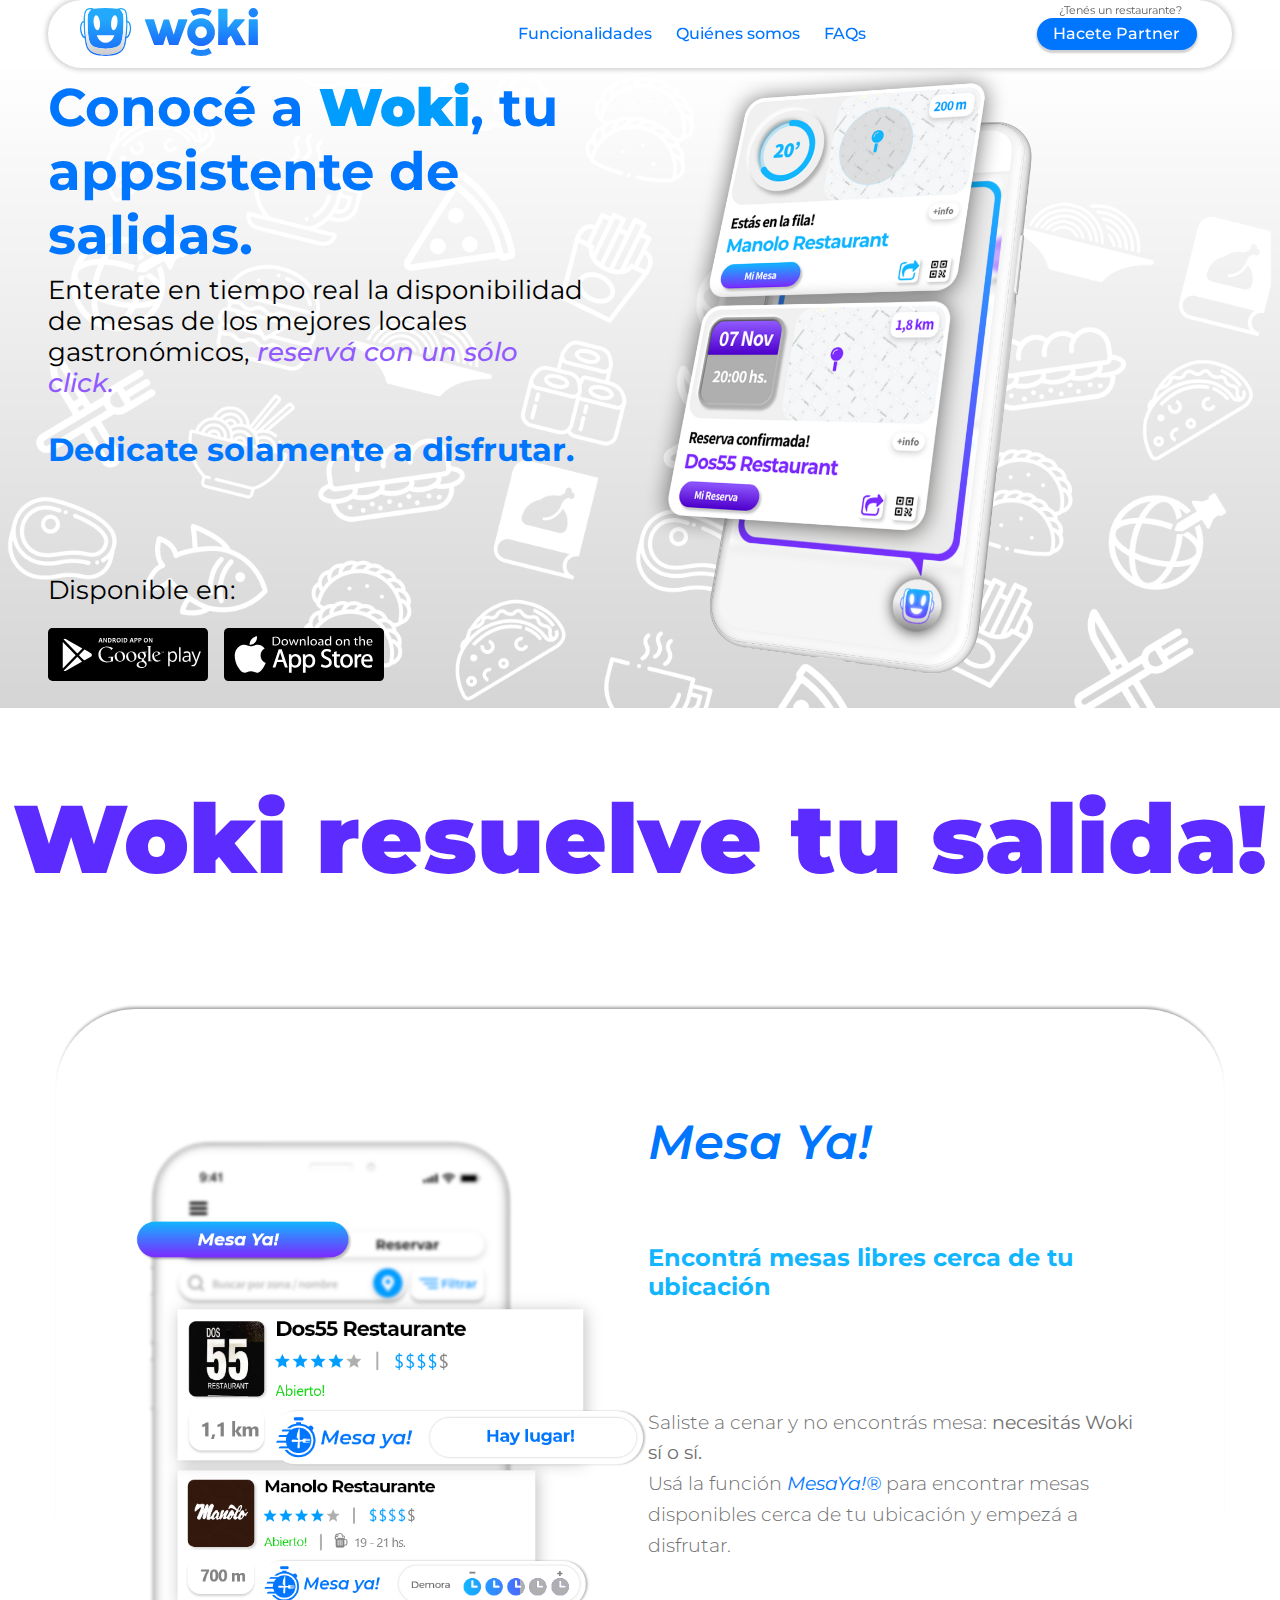
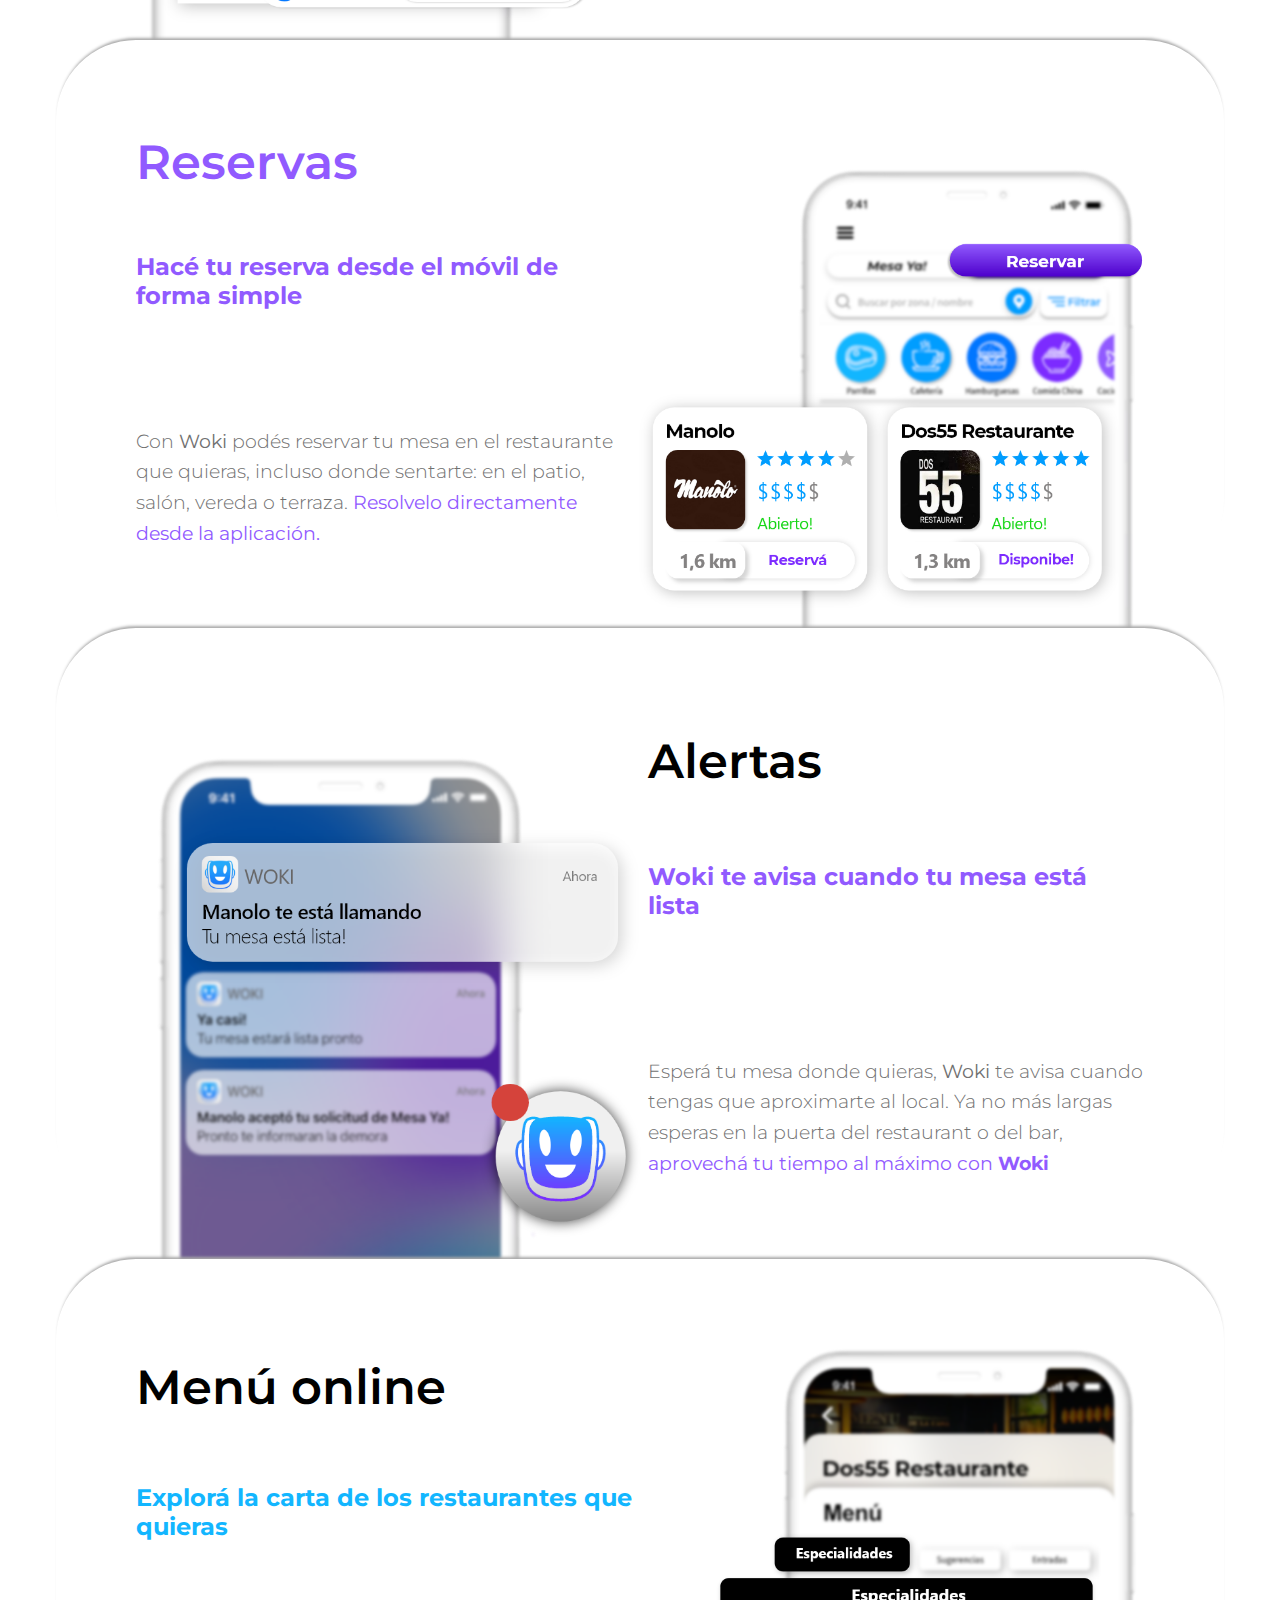
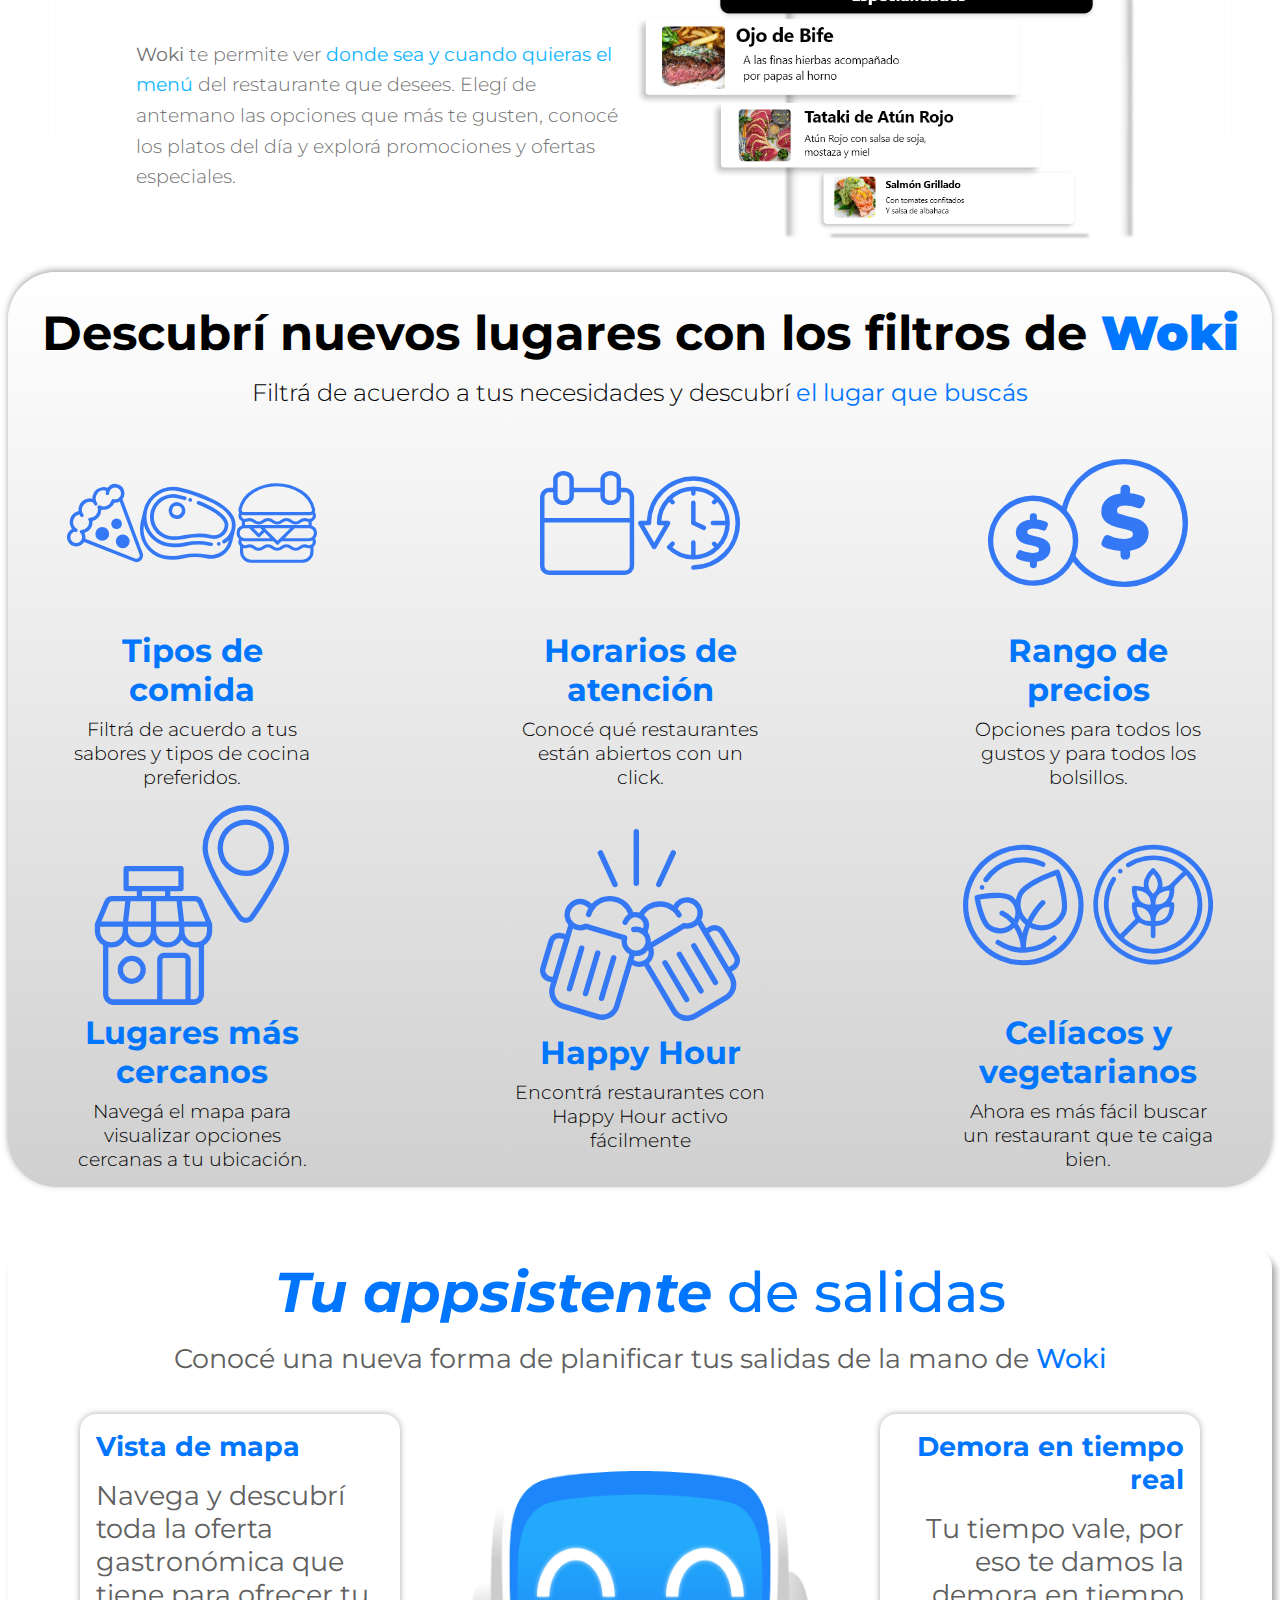
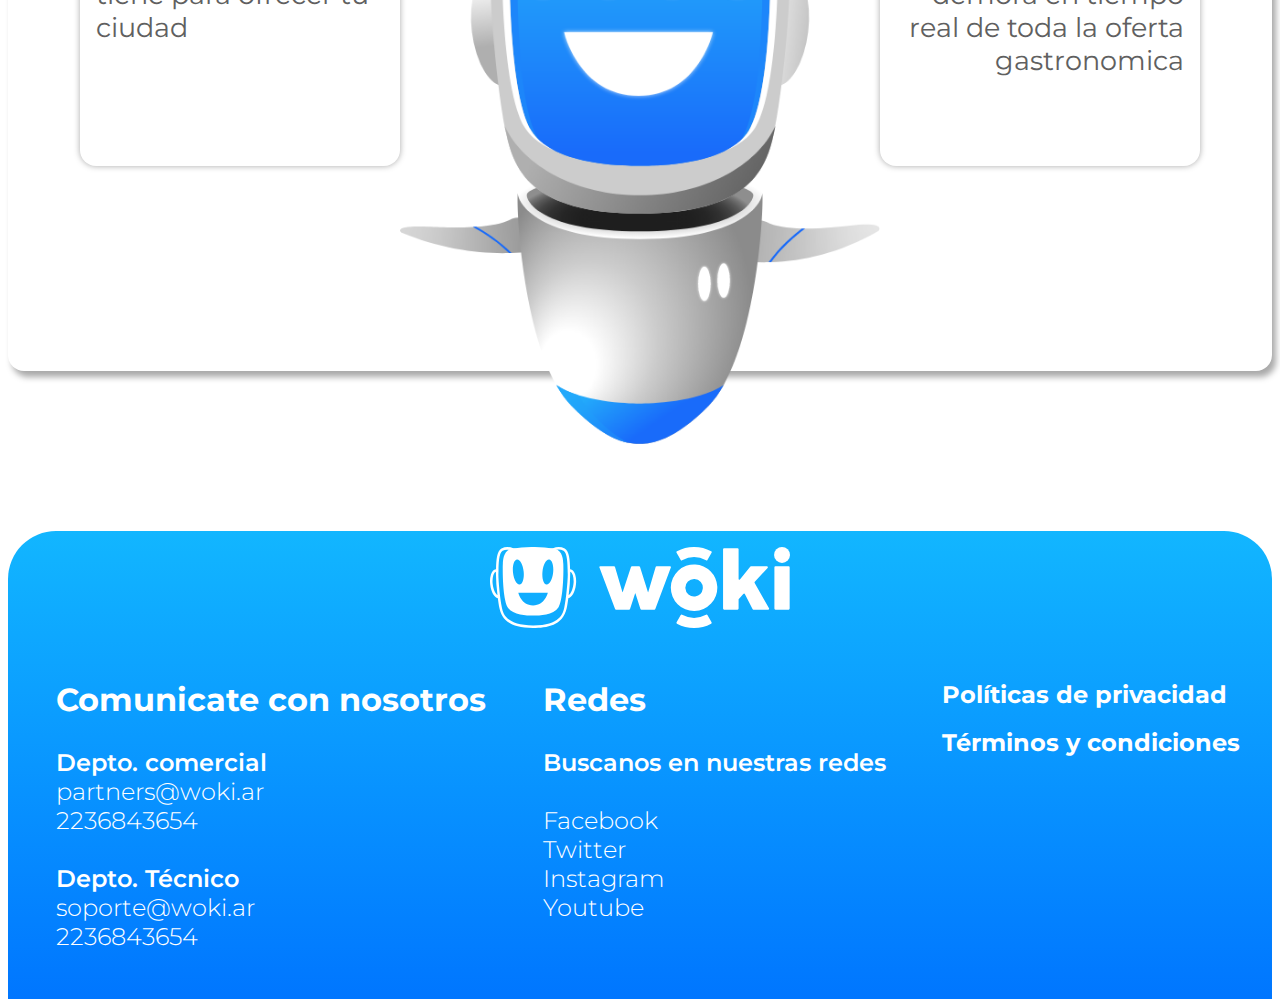
==== commit 447f82c9: "refactor SVG to PNG" ====
--- a/index.html
+++ b/index.html
@@ -4,6 +4,7 @@
 <head>
     <meta charset="UTF-8">
     <meta http-equiv="X-UA-Compatible" content="IE=edge">
+    <meta name="color-scheme" content="only">
     <meta name="viewport" content="width=device-width, initial-scale=1.0">
     <title>Woki · Tu Nuevo Appsistente de Salidas</title>
     <link rel="icon" type='image/png' href="img/favicon.png">
@@ -67,7 +68,7 @@
                     <article class="container-card card-left mesa-ya">
                         <h2>Mesa Ya!</h2>
                         <h3>Encontrá mesas libres cerca de tu ubicación</h3>
-                        <img src="img/funcionalidades-mesaya.svg" alt="Funcionalidades de MesaYa!">
+                        <img src="img/funcionalidades-mesaya.png" alt="Funcionalidades de MesaYa!">
                         <p>Saliste a cenar y no encontrás mesa: <strong>necesitás Woki sí o sí.</strong> <br>
                             Usá la función <strong class="logoMesaYa">MesaYa!®</strong> para
                             encontrar mesas disponibles cerca de tu ubicación y empezá a disfrutar.</p>
@@ -75,7 +76,7 @@
                     <article class="container-card card-right reservas">
                         <h2>Reservas</h2>
                         <h3>Hacé tu reserva desde el móvil de forma simple</h3>
-                        <img src="img/funcionalidades-reservas.svg" alt="Funcionalidades de Reservas">
+                        <img src="img/funcionalidades-reservas.png" alt="Funcionalidades de Reservas">
                         <p>Con <strong>Woki</strong> podés reservar tu mesa en el restaurante que quieras, incluso donde
                             sentarte: en el patio,
                             salón, vereda o terraza. <span>Resolvelo directamente desde la aplicación.</span></p>
@@ -83,7 +84,7 @@
                     <article class="container-card card-left alertas">
                         <h2>Alertas</h2>
                         <h3>Woki te avisa cuando tu mesa está lista</h3>
-                        <img src="img/funcionalidades-alertas.svg" alt="Funcionalidades de alertas">
+                        <img src="img/funcionalidades-alertas.png" alt="Funcionalidades de alertas">
                         <p>Esperá tu mesa donde quieras, <strong>Woki</strong> te avisa cuando tengas que aproximarte al
                             local. Ya no más
                             largas esperas en la puerta del restaurant o del bar, <span>aprovechá tu tiempo al máximo con
@@ -92,7 +93,7 @@
                     <article class="container-card card-right menu-online">
                         <h2>Menú online</h2>
                         <h3>Explorá la carta de los restaurantes que quieras</h3>
-                        <img src="img/funcionalidades-menu-online.svg" alt="Funcionalidades de menu-online">
+                        <img class="menu-img" src="img/funcionalidades-menu-online.png" alt="Funcionalidades de menu-online">
                         <p><strong>Woki</strong> te permite ver <span>donde sea y cuando quieras el menú</span> del restaurante que desees. Elegí de
                             antemano las opciones que más te gusten, conocé los platos del día y explorá promociones y
                             ofertas especiales.</p>
--- a/css/styles.css
+++ b/css/styles.css
@@ -989,7 +989,10 @@
     width: 40vw;
     max-width: 40em;
     position: relative;
-    top: 3.5em;
+    top: 5.5em;
+  }
+  .container-card img.menu-img {
+    top: 3em;
   }
   .mesa-ya, .alertas {
         grid-template-areas: "img header" "img mini-header" "img parr" "img parr";
